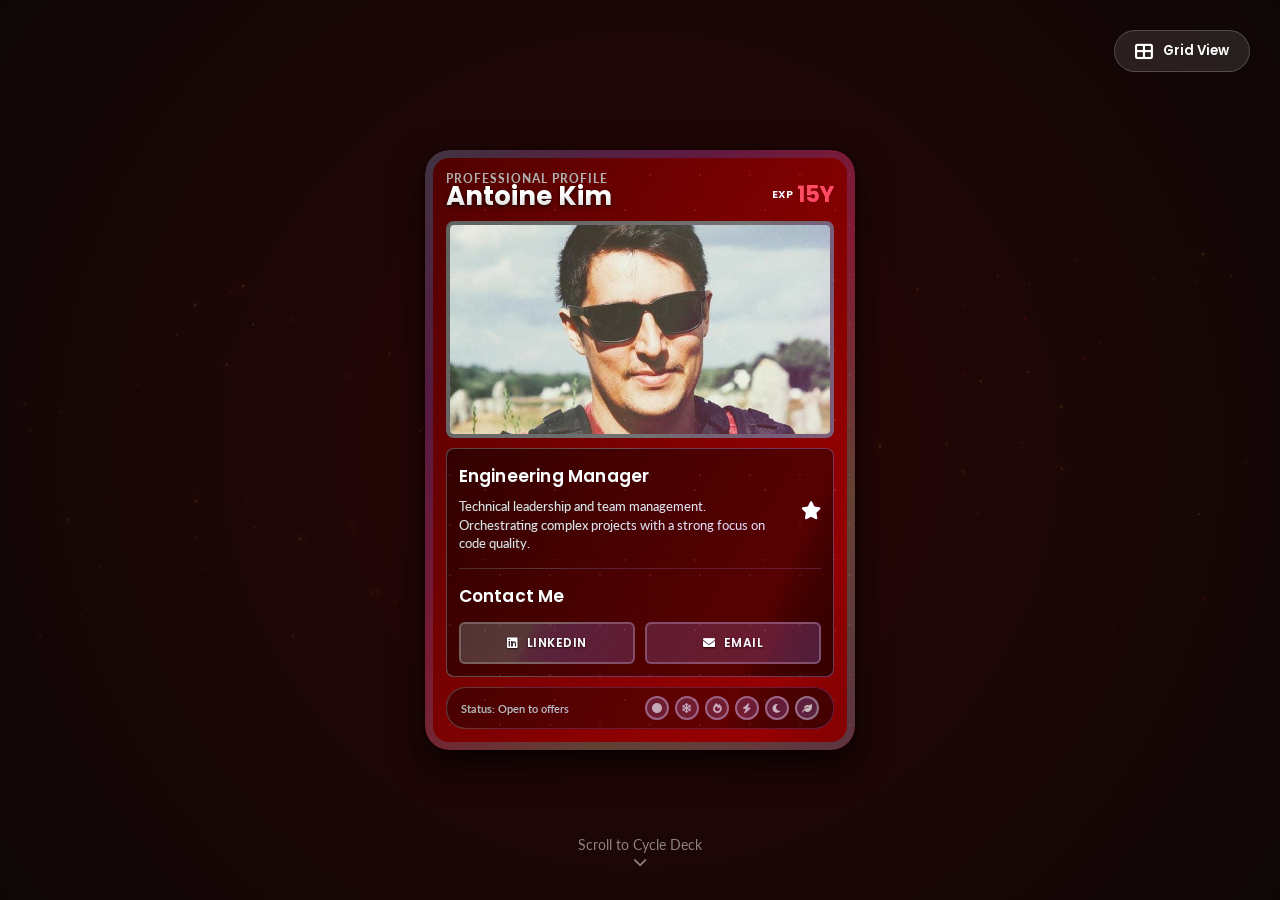
==== index.html @ 360ac5b1 "refactor: factorize tilt/toggle logic, extract SimplexNoise, share card stylesheet - Add shared appl" ====
<!DOCTYPE html>
<html lang="en">
    <head>
        <meta charset="UTF-8" />
        <meta name="viewport" content="width=device-width, initial-scale=1.0" />
        <title>Antoine Kim - Engineering Manager</title>

        <meta
            name="description"
            content="Antoine Kim — Engineering Manager. An interactive trading-card style portfolio showcasing technical leadership, full-stack and DevOps expertise."
        />

        <!-- Open Graph -->
        <meta property="og:type" content="website" />
        <meta property="og:title" content="Antoine Kim - Engineering Manager" />
        <meta
            property="og:description"
            content="An interactive trading-card style developer portfolio."
        />
        <meta property="og:image" content="public/img/ak.jpg" />

        <!-- Twitter -->
        <meta name="twitter:card" content="summary_large_image" />
        <meta name="twitter:title" content="Antoine Kim - Engineering Manager" />
        <meta
            name="twitter:description"
            content="An interactive trading-card style developer portfolio."
        />
        <meta name="twitter:image" content="public/img/ak.jpg" />

        <link
            rel="icon"
            href="public/img/favicon/favicon-32x32.png"
            type="image/png"
            sizes="32x32"
        />
        <link
            rel="icon"
            href="public/img/favicon/favicon-16x16.png"
            type="image/png"
            sizes="16x16"
        />
        <link
            rel="apple-touch-icon"
            href="public/img/favicon/apple-touch-icon.png"
        />

        <!-- Font Awesome (single document-level load for light-DOM icons) -->
        <link rel="preconnect" href="https://cdnjs.cloudflare.com" />
        <link
            rel="stylesheet"
            href="https://cdnjs.cloudflare.com/ajax/libs/font-awesome/6.0.0/css/all.min.css"
        />
        <link rel="stylesheet" href="public/css/style.css" />

        <!-- Critical inline styles so the loader shows instantly,
             before stylesheets/fonts finish downloading. -->
        <style>
            #app-loader {
                position: fixed;
                inset: 0;
                z-index: 9999;
                display: flex;
                align-items: center;
                justify-content: center;
                background: radial-gradient(
                    circle at 50% 40%,
                    #161616 0%,
                    #0b0b0b 80%
                );
                transition: opacity 0.5s ease, visibility 0.5s ease;
            }
            #app-loader.is-hidden {
                opacity: 0;
                visibility: hidden;
                pointer-events: none;
            }

            /* Skeleton card mimics the real card layout */
            .skeleton-card {
                position: relative;
                height: min(600px, 80vh);
                aspect-ratio: 0.718;
                border-radius: 24px;
                padding: 16px;
                display: flex;
                flex-direction: column;
                gap: 14px;
                background: #141414;
                border: 1px solid rgba(255, 255, 255, 0.06);
                box-shadow: 0 15px 45px rgba(0, 0, 0, 0.6);
                overflow: hidden;
                animation: skeleton-float 3s ease-in-out infinite;
            }

            /* Subtle gradient border sweep */
            .skeleton-card::after {
                content: "";
                position: absolute;
                inset: 0;
                border-radius: 24px;
                padding: 1px;
                background: linear-gradient(
                    135deg,
                    rgba(255, 255, 255, 0.18),
                    rgba(255, 255, 255, 0.05),
                    rgba(255, 255, 255, 0.18),
                    rgba(255, 255, 255, 0.05)
                );
                background-size: 300% 300%;
                -webkit-mask: linear-gradient(#000 0 0) content-box,
                    linear-gradient(#000 0 0);
                -webkit-mask-composite: xor;
                mask: linear-gradient(#000 0 0) content-box,
                    linear-gradient(#000 0 0);
                mask-composite: exclude;
                animation: skeleton-border 8s ease-in-out infinite;
                pointer-events: none;
            }

            .sk {
                position: relative;
                border-radius: 8px;
                background: #1f1f1f;
                overflow: hidden;
            }
            /* Shimmer sweep over every block */
            .sk::before {
                content: "";
                position: absolute;
                inset: 0;
                transform: translateX(-100%);
                background: linear-gradient(
                    90deg,
                    transparent,
                    rgba(255, 255, 255, 0.08) 40%,
                    rgba(255, 255, 255, 0.14) 50%,
                    rgba(255, 255, 255, 0.08) 60%,
                    transparent
                );
                animation: skeleton-shimmer 1.4s infinite;
            }

            .sk-header {
                display: flex;
                justify-content: space-between;
                align-items: flex-start;
                gap: 12px;
            }
            .sk-title-group {
                display: flex;
                flex-direction: column;
                gap: 8px;
                flex: 1;
            }
            .sk-line {
                height: 12px;
            }
            .sk-line.lg {
                height: 20px;
                width: 70%;
            }
            .sk-line.sm {
                height: 10px;
                width: 40%;
            }
            .sk-hp {
                width: 54px;
                height: 30px;
                border-radius: 6px;
            }
            .sk-image {
                flex: 1;
                border-radius: 10px;
            }
            .sk-row {
                display: flex;
                flex-direction: column;
                gap: 8px;
            }
            .sk-footer {
                display: flex;
                gap: 10px;
                margin-top: auto;
            }
            .sk-dot {
                width: 24px;
                height: 24px;
                border-radius: 50%;
            }

            @keyframes skeleton-shimmer {
                100% {
                    transform: translateX(100%);
                }
            }
            @keyframes skeleton-border {
                0%,
                100% {
                    background-position: 0% 50%;
                }
                50% {
                    background-position: 100% 50%;
                }
            }
            @keyframes skeleton-float {
                0%,
                100% {
                    transform: translateY(0);
                }
                50% {
                    transform: translateY(-8px);
                }
            }

            @media (prefers-reduced-motion: reduce) {
                .skeleton-card,
                .skeleton-card::after,
                .sk::before {
                    animation: none;
                }
            }
        </style>
    </head>
    <body>
        <div id="app-loader" role="status" aria-label="Loading">
            <div class="skeleton-card">
                <div class="sk-header">
                    <div class="sk-title-group">
                        <div class="sk sk-line sm"></div>
                        <div class="sk sk-line lg"></div>
                    </div>
                    <div class="sk sk-hp"></div>
                </div>
                <div class="sk sk-image"></div>
                <div class="sk-row">
                    <div class="sk sk-line lg"></div>
                    <div class="sk sk-line"></div>
                    <div class="sk sk-line"></div>
                </div>
                <div class="sk-row">
                    <div class="sk sk-line lg"></div>
                    <div class="sk sk-line"></div>
                </div>
                <div class="sk-footer">
                    <div class="sk sk-dot"></div>
                    <div class="sk sk-dot"></div>
                    <div class="sk sk-dot"></div>
                    <div class="sk sk-dot"></div>
                    <div class="sk sk-dot"></div>
                    <div class="sk sk-dot"></div>
                </div>
            </div>
        </div>

        <!-- Safety net: never trap the user behind the loader if the
             module fails to load for any reason. -->
        <script>
            window.addEventListener("load", function () {
                setTimeout(function () {
                    var l = document.getElementById("app-loader");
                    if (l) l.classList.add("is-hidden");
                }, 8000);
            });
        </script>

        <canvas id="canvas-background"></canvas>

        <button
            id="view-toggle-btn"
            class="view-toggle-btn"
            aria-label="Toggle View"
        >
            <i class="fas fa-th-large"></i>
            <span>Grid View</span>
        </button>

        <div class="deck-container" id="deck">
            <div class="swipe-hint-mobile">
                <i class="fas fa-hand-point-down"></i>
                <p>Swipe Down</p>
            </div>
            <!-- Cards will be dynamically rendered here by JS -->
        </div>

        <div class="scroll-hint scroll-hint-desktop">
            <p>Scroll to Cycle Deck</p>
            <i class="fas fa-chevron-down"></i>
        </div>

        <!-- Single ES-module entry point (native browser modules) -->
        <script type="module" src="public/js/main.js"></script>
    </body>
</html>
---- public/css/style.css ----
/* ==========================================
   MAIN STYLESHEET
   Imports all modules
   ========================================== */

@import "modules/base.css";
@import "modules/effects.css";
@import "modules/responsive.css";
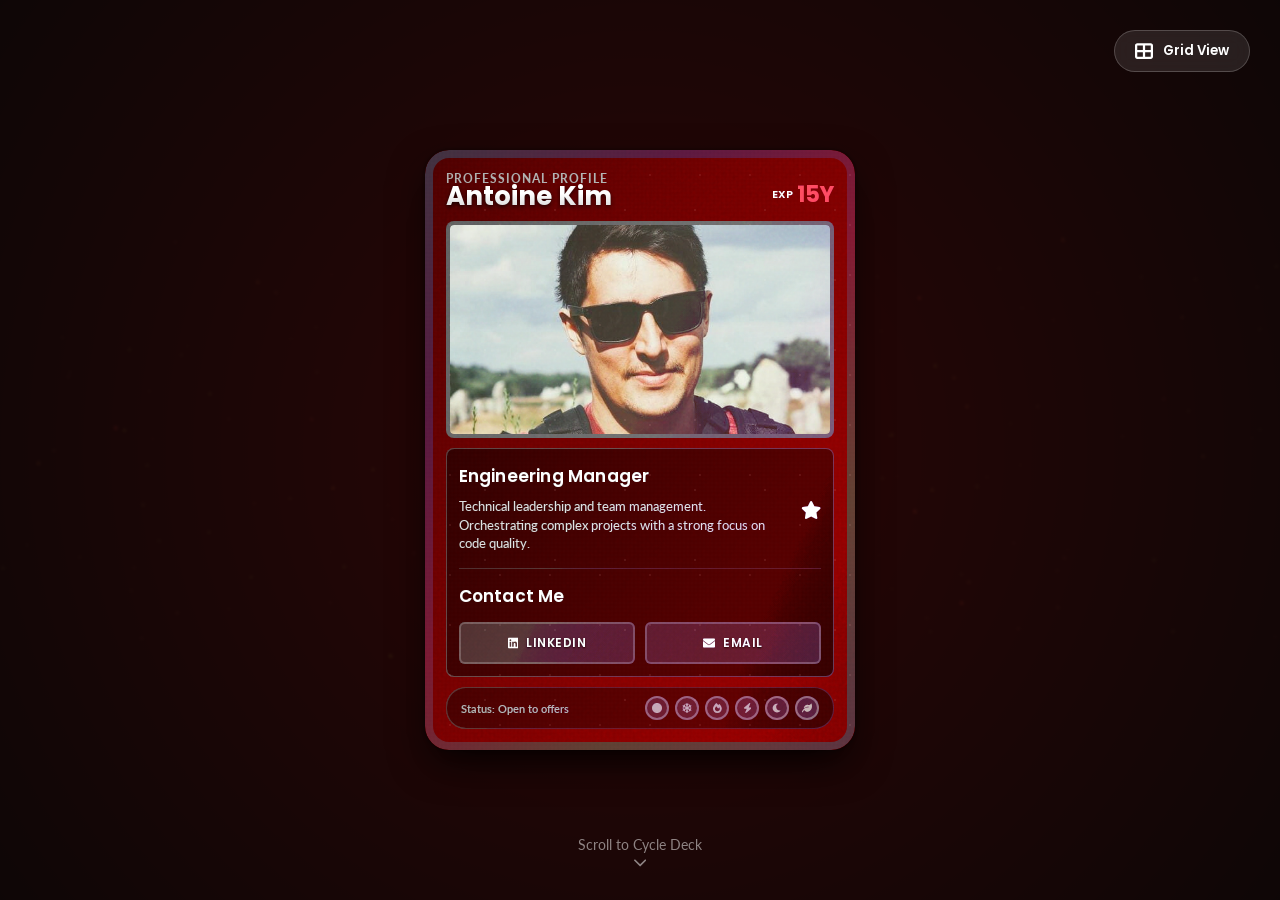
==== commit 1db5966e: "perf: cut per-frame GPU/layout work, flatten CSS loading, drop Font Awesome Background canvas - Remo" ====
--- a/index.html
+++ b/index.html
@@ -45,13 +45,26 @@
             href="public/img/favicon/apple-touch-icon.png"
         />
 
-        <!-- Font Awesome (single document-level load for light-DOM icons) -->
-        <link rel="preconnect" href="https://cdnjs.cloudflare.com" />
+        <link rel="preconnect" href="https://fonts.googleapis.com" />
+        <link rel="preconnect" href="https://fonts.gstatic.com" crossorigin />
         <link
             rel="stylesheet"
-            href="https://cdnjs.cloudflare.com/ajax/libs/font-awesome/6.0.0/css/all.min.css"
-        />
-        <link rel="stylesheet" href="public/css/style.css" />
+            href="https://fonts.googleapis.com/css2?family=Poppins:wght@600;700&family=Lato:wght@400;700&display=swap"
+        />
+
+        <!-- Separate links, not @import: an import chain downloads strictly one file after another. -->
+        <link rel="stylesheet" href="public/css/modules/base.css" />
+        <link rel="stylesheet" href="public/css/modules/effects.css" />
+        <link rel="stylesheet" href="public/css/modules/responsive.css" />
+
+        <!-- LCP image. The cards are built by JS, so the preload scanner would find it far too late.
+             Must stay in sync with CONFIG.CARDS[0].image. -->
+        <link
+            rel="preload"
+            as="image"
+            href="public/img/ak.jpg"
+            fetchpriority="high"
+        />
 
         <!-- Critical inline styles so the loader shows instantly,
              before stylesheets/fonts finish downloading. -->
@@ -259,7 +272,11 @@
             window.addEventListener("load", function () {
                 setTimeout(function () {
                     var l = document.getElementById("app-loader");
-                    if (l) l.classList.add("is-hidden");
+                    if (!l) return;
+                    l.classList.add("is-hidden");
+                    setTimeout(function () {
+                        l.remove();
+                    }, 600);
                 }, 8000);
             });
         </script>
@@ -269,15 +286,15 @@
         <button
             id="view-toggle-btn"
             class="view-toggle-btn"
-            aria-label="Toggle View"
+            aria-pressed="false"
         >
-            <i class="fas fa-th-large"></i>
+            <i data-icon="th-large"></i>
             <span>Grid View</span>
         </button>
 
         <div class="deck-container" id="deck">
             <div class="swipe-hint-mobile">
-                <i class="fas fa-hand-point-down"></i>
+                <i data-icon="hand-point-down"></i>
                 <p>Swipe Down</p>
             </div>
             <!-- Cards will be dynamically rendered here by JS -->
@@ -285,7 +302,7 @@
 
         <div class="scroll-hint scroll-hint-desktop">
             <p>Scroll to Cycle Deck</p>
-            <i class="fas fa-chevron-down"></i>
+            <i data-icon="chevron-down"></i>
         </div>
 
         <!-- Single ES-module entry point (native browser modules) -->
--- a/public/css/modules/base.css
+++ b/public/css/modules/base.css
@@ -0,0 +1,169 @@
+/* ==========================================
+   RESET
+   ========================================== */
+*,
+*::before,
+*::after {
+    margin: 0;
+    padding: 0;
+    box-sizing: border-box;
+}
+
+/* ==========================================
+   VARIABLES
+   ========================================== */
+:root {
+    --card-aspect: 0.718;
+    --card-height: 600px;
+    --card-width: calc(var(--card-height) * var(--card-aspect));
+    --card-radius: 24px;
+
+    --color-fire: #ff9d9d;
+    --color-electric: #ffec9d;
+    --color-psychic: #d89dff;
+    --color-grass: #6dbf7a;
+    --color-ice: #9de4ff;
+}
+
+/* ==========================================
+   BODY & BACKGROUND
+   ========================================== */
+body {
+    height: 100vh;
+    overflow: hidden;
+    display: flex;
+    align-items: center;
+    justify-content: center;
+    font-family: "Lato", sans-serif;
+    color: white;
+    background-color: #101010;
+    transition: background-color 0.8s ease;
+}
+
+/* Canvas background */
+#canvas-background {
+    position: fixed;
+    top: 0;
+    left: 0;
+    width: 100%;
+    height: 100%;
+    z-index: -1;
+    opacity: 0.5;
+    /* Replaces two per-frame full-screen ctx.filter blur passes: the compositor does it once. */
+    filter: blur(var(--bg-glow-blur, 1.5px));
+    /* Pushes the blur's soft edge outside the viewport. */
+    transform: scale(1.04);
+}
+
+#canvas-background.is-paused {
+    display: none;
+}
+
+body::before {
+    content: "";
+    position: absolute;
+    inset: 0;
+    background-image: radial-gradient(
+        circle at 50% 50%,
+        transparent 0%,
+        #000000 130%
+    );
+    z-index: -1;
+}
+
+/* ==========================================
+   DECK CONTAINER
+   ========================================== */
+.deck-container {
+    position: relative;
+    width: var(--card-width);
+    height: var(--card-height);
+    perspective: 1200px;
+    z-index: 100;
+}
+
+/* ==========================================
+   VIEW TOGGLE BUTTON
+   ========================================== */
+.view-toggle-btn {
+    position: fixed;
+    top: 30px;
+    right: 30px;
+    z-index: 1000;
+    background: rgba(255, 255, 255, 0.1);
+    border: 1px solid rgba(255, 255, 255, 0.2);
+    color: white;
+    padding: 10px 20px;
+    border-radius: 30px;
+    cursor: pointer;
+    font-family: "Poppins", sans-serif;
+    font-weight: 600;
+    display: flex;
+    align-items: center;
+    gap: 10px;
+    backdrop-filter: blur(10px);
+    transition: background-color 0.3s ease, transform 0.3s ease;
+}
+
+.view-toggle-btn:hover {
+    background: rgba(255, 255, 255, 0.2);
+    transform: translateY(-2px);
+}
+
+.view-toggle-btn:focus-visible {
+    outline: 2px solid #fff;
+    outline-offset: 3px;
+}
+
+/* Inline icons. Font Awesome glyphs were 512 units tall, so height:1em reproduces
+   exactly the size and aspect ratio the webfont used to render. */
+.view-toggle-btn svg,
+.scroll-hint svg,
+.swipe-hint-mobile svg {
+    height: 1em;
+    width: auto;
+    fill: currentColor;
+    vertical-align: -0.125em;
+}
+
+.view-toggle-btn svg {
+    font-size: 18px;
+}
+
+/* ==========================================
+   GRID VIEW LAYOUT
+   ========================================== */
+.deck-container.grid-view {
+    width: 100%;
+    height: 100vh;
+    display: flex;
+    flex-wrap: wrap;
+    justify-content: center;
+    align-items: flex-start;
+    gap: 40px;
+    padding: 100px 40px 40px;
+    overflow-y: auto;
+    perspective: none;
+}
+
+.deck-container.grid-view tcg-card {
+    position: relative !important;
+    width: var(--card-width);
+    height: var(--card-height);
+    transform: none;
+    opacity: 1 !important;
+    filter: none !important;
+    pointer-events: auto !important;
+    z-index: 1 !important;
+    margin: 0;
+    transition: transform 0.1s ease-out; /* Smoother hover follow */
+}
+
+.deck-container.grid-view tcg-card:hover {
+    z-index: 100 !important;
+}
+
+/* Hide scroll hint in grid view */
+body.grid-active .scroll-hint {
+    display: none;
+}
--- a/public/css/modules/effects.css
+++ b/public/css/modules/effects.css
@@ -0,0 +1,76 @@
+/* Effects are now handled inside tcg-card component */
+
+/* ==========================================
+   SCROLL & SWIPE HINTS
+   ========================================== */
+.scroll-hint {
+    position: absolute;
+    bottom: 30px;
+    color: white;
+    opacity: 0.5;
+    font-size: 14px;
+    animation: bounce 2s infinite;
+    text-align: center;
+}
+
+.scroll-hint p {
+    margin: 0;
+}
+
+.scroll-hint-desktop {
+    display: block;
+}
+
+.swipe-hint-mobile {
+    display: none;
+}
+
+@keyframes bounce {
+    0%,
+    20%,
+    50%,
+    80%,
+    100% {
+        transform: translateY(0);
+    }
+    40% {
+        transform: translateY(-10px);
+    }
+    60% {
+        transform: translateY(-5px);
+    }
+}
+
+@keyframes swipeHintAppear {
+    0% {
+        opacity: 0;
+        transform: translate(-50%, -50%);
+    }
+    10% {
+        opacity: 1;
+        transform: translate(-50%, -50%);
+    }
+    70% {
+        opacity: 1;
+        transform: translate(-50%, calc(-50% + 60px));
+    }
+    100% {
+        opacity: 0;
+        transform: translate(-50%, calc(-50% + 60px));
+    }
+}
+
+/* ==========================================
+   REDUCED MOTION
+   ========================================== */
+@media (prefers-reduced-motion: reduce) {
+    .scroll-hint,
+    .swipe-hint-mobile {
+        animation: none !important;
+    }
+
+    /* The animated swirl canvas is also skipped in JS for reduced motion. */
+    #canvas-background {
+        display: none;
+    }
+}
--- a/public/css/modules/responsive.css
+++ b/public/css/modules/responsive.css
@@ -0,0 +1,64 @@
+/* ==========================================
+   MOBILE RESPONSIVE
+   ========================================== */
+@media (max-width: 600px) {
+    :root {
+        --card-height: 550px;
+    }
+
+    /* Hide canvas background on mobile */
+    #canvas-background {
+        display: none;
+    }
+
+    /* Mobile hints */
+    .scroll-hint-desktop {
+        display: none;
+    }
+
+    .swipe-hint-mobile {
+        display: flex;
+        flex-direction: column;
+        align-items: center;
+        justify-content: center;
+        position: absolute;
+        top: 30%;
+        left: 50%;
+        transform: translate(-50%, -50%);
+        z-index: 1000;
+        color: white;
+        font-size: 16px;
+        font-weight: 600;
+        text-align: center;
+        pointer-events: none;
+        opacity: 0;
+        filter: drop-shadow(0 4px 12px rgba(0, 0, 0, 0.8));
+    }
+
+    .swipe-hint-mobile.show {
+        animation: swipeHintAppear 2s ease-in-out 1;
+        animation-fill-mode: forwards;
+    }
+
+    .swipe-hint-mobile svg {
+        font-size: 50px;
+        margin-bottom: 10px;
+    }
+
+    .swipe-hint-mobile p {
+        margin: 0;
+        text-shadow: 0 2px 10px rgba(0, 0, 0, 0.9);
+        font-family: "Poppins", sans-serif;
+    }
+
+    /* Hide view toggle on mobile */
+    .view-toggle-btn {
+        display: none;
+    }
+}
+
+@media (min-width: 601px) {
+    .swipe-hint-mobile {
+        display: none !important;
+    }
+}
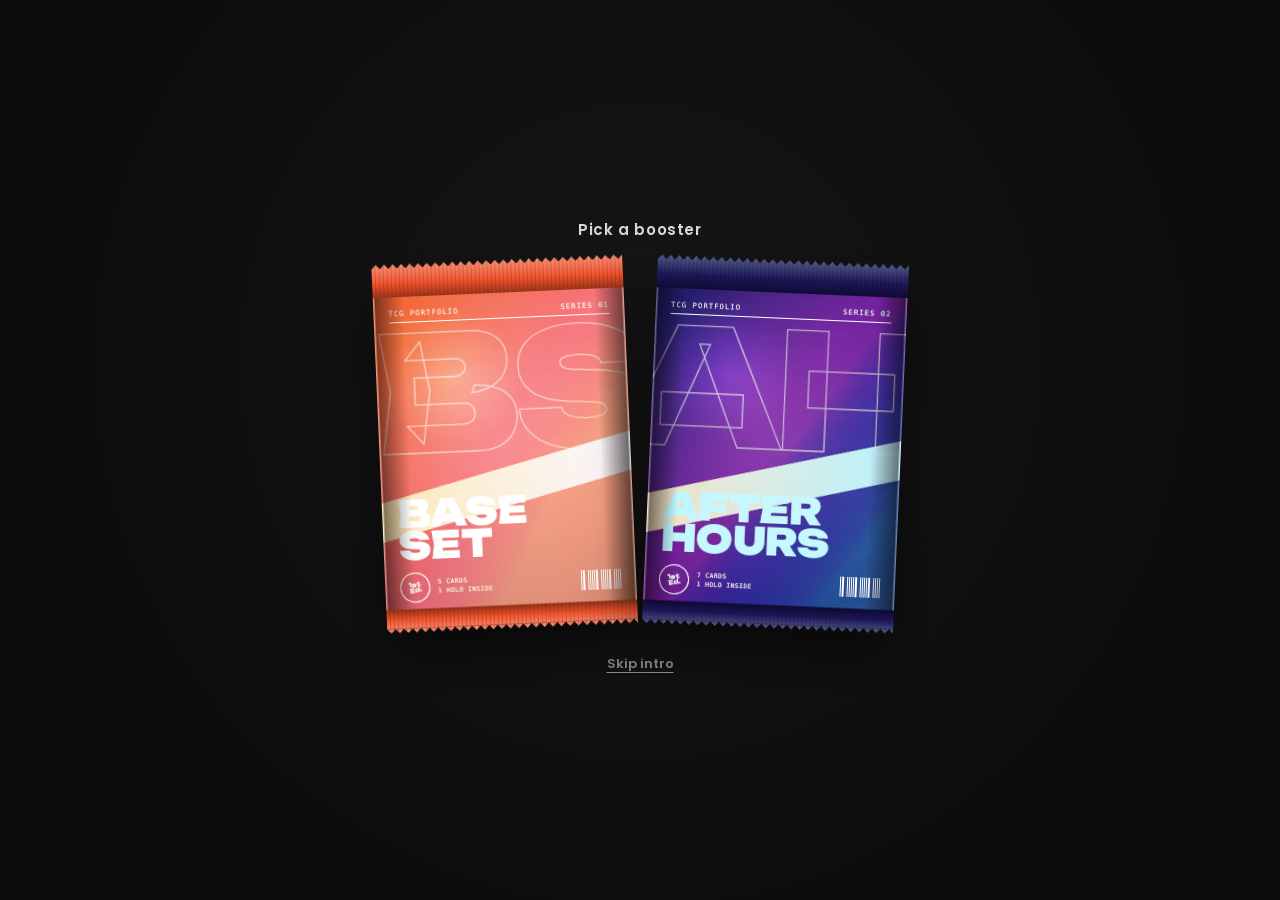
==== commit fb43bdbf: "feat: booster packs, card collection and turning-page binder - One booster per set (Base Set, After " ====
--- a/index.html
+++ b/index.html
@@ -5,19 +5,44 @@
         <meta name="viewport" content="width=device-width, initial-scale=1.0" />
         <title>Antoine Kim - Engineering Manager</title>
 
+        <!-- Before any stylesheet, so the first paint already shows the right loader.
+             The boosters show until one is opened this session (key mirrored in
+             CONFIG.BOOSTER_KEY), and never for reduced motion or a link to a specific card. -->
+        <script>
+            (function () {
+                var opened = false;
+                try {
+                    opened = Boolean(sessionStorage.getItem("tcg-booster-opened"));
+                } catch (e) {}
+                var calm = window.matchMedia("(prefers-reduced-motion: reduce)").matches;
+                var deepLink = window.location.hash.length > 1;
+                document.documentElement.dataset.intro =
+                    opened || calm || deepLink ? "skeleton" : "booster";
+            })();
+        </script>
+
         <meta
             name="description"
             content="Antoine Kim — Engineering Manager. An interactive trading-card style portfolio showcasing technical leadership, full-stack and DevOps expertise."
         />
-
-        <!-- Open Graph -->
+        <link rel="canonical" href="https://antoine.kim/" />
+
+        <!-- Open Graph. Scrapers (LinkedIn, Slack, X) only accept absolute URLs.
+             The image is generated from tools/og-image.html, see the README. -->
         <meta property="og:type" content="website" />
+        <meta property="og:url" content="https://antoine.kim/" />
         <meta property="og:title" content="Antoine Kim - Engineering Manager" />
         <meta
             property="og:description"
             content="An interactive trading-card style developer portfolio."
         />
-        <meta property="og:image" content="public/img/ak.jpg" />
+        <meta property="og:image" content="https://antoine.kim/public/img/og-image.png" />
+        <meta property="og:image:width" content="1200" />
+        <meta property="og:image:height" content="630" />
+        <meta
+            property="og:image:alt"
+            content="Antoine Kim's profile as a holographic trading card"
+        />
 
         <!-- Twitter -->
         <meta name="twitter:card" content="summary_large_image" />
@@ -26,7 +51,7 @@
             name="twitter:description"
             content="An interactive trading-card style developer portfolio."
         />
-        <meta name="twitter:image" content="public/img/ak.jpg" />
+        <meta name="twitter:image" content="https://antoine.kim/public/img/og-image.png" />
 
         <link
             rel="icon"
@@ -49,16 +74,17 @@
         <link rel="preconnect" href="https://fonts.gstatic.com" crossorigin />
         <link
             rel="stylesheet"
-            href="https://fonts.googleapis.com/css2?family=Poppins:wght@600;700&family=Lato:wght@400;700&display=swap"
+            href="https://fonts.googleapis.com/css2?family=Poppins:wght@600;700&family=Lato:wght@400;700&family=Unbounded:wght@700;900&display=swap"
         />
 
         <!-- Separate links, not @import: an import chain downloads strictly one file after another. -->
         <link rel="stylesheet" href="public/css/modules/base.css" />
         <link rel="stylesheet" href="public/css/modules/effects.css" />
+        <link rel="stylesheet" href="public/css/modules/binder.css" />
         <link rel="stylesheet" href="public/css/modules/responsive.css" />
 
         <!-- LCP image. The cards are built by JS, so the preload scanner would find it far too late.
-             Must stay in sync with CONFIG.CARDS[0].image. -->
+             Must stay in sync with the image of the first card of CONFIG.SETS. -->
         <link
             rel="preload"
             as="image"
@@ -76,12 +102,22 @@
                 display: flex;
                 align-items: center;
                 justify-content: center;
+                isolation: isolate;
+                transition: opacity 0.5s ease, visibility 0.5s ease;
+            }
+            /* The backdrop lives apart from the loader so it can clear while the booster
+               pack is still on screen. */
+            #app-loader::before {
+                content: "";
+                position: absolute;
+                inset: 0;
+                z-index: -1;
                 background: radial-gradient(
                     circle at 50% 40%,
                     #161616 0%,
                     #0b0b0b 80%
                 );
-                transition: opacity 0.5s ease, visibility 0.5s ease;
+                transition: opacity 0.45s ease;
             }
             #app-loader.is-hidden {
                 opacity: 0;
@@ -233,11 +269,497 @@
                     animation: none;
                 }
             }
+
+            /* ---------- Booster packs (first visit of the session) ---------- */
+            html[data-intro="booster"] .skeleton-card,
+            html:not([data-intro="booster"]) .booster {
+                display: none;
+            }
+            /* A stroke may start anywhere on the overlay, so nothing in it scrolls or zooms. */
+            html[data-intro="booster"] #app-loader {
+                touch-action: none;
+            }
+            /* A sealed pack opened later (booster-intro.js): the deck shows through. */
+            #app-loader.is-reopen::before {
+                background: rgba(6, 6, 10, 0.82);
+                backdrop-filter: blur(6px);
+                -webkit-backdrop-filter: blur(6px);
+            }
+            /* Hidden between two openings: the idle loops stop. */
+            #app-loader.is-hidden .pack-bob,
+            #app-loader.is-hidden .pack,
+            #app-loader.is-hidden .pack-ghost::before {
+                animation: none;
+            }
+
+            /* Light position over the foil. Registered so the idle sheen can animate it;
+               booster-intro.js writes it from the pointer instead while hovering. */
+            @property --px {
+                syntax: "<percentage>";
+                inherits: true;
+                initial-value: 30%;
+            }
+            @property --py {
+                syntax: "<percentage>";
+                inherits: true;
+                initial-value: 25%;
+            }
+
+            /* Each pack takes its colours from its set (CONFIG.SETS[].booster), written inline
+               by booster-pack.js: --flat (wrapper), --hi (accents), --glow, --name. */
+            [data-pack] {
+                --strip: linear-gradient(
+                    180deg,
+                    color-mix(in oklab, var(--flat) 70%, #fff),
+                    var(--flat) 55%,
+                    color-mix(in oklab, var(--flat) 70%, #000)
+                );
+            }
+
+            .booster {
+                /* The pack being cut. While picking, the packs are laid out on a grid of
+                   --cols by --rows (written by booster-intro.js), each small enough to fit. */
+                --cols: 2;
+                --rows: 1;
+                --pack-w: min(
+                    380px,
+                    calc((100dvh - 170px) * 0.68),
+                    calc(100vw - 48px)
+                );
+                --pick-w: min(
+                    calc(var(--pack-w) * 0.66),
+                    calc((100vw - 32px - (var(--cols) - 1) * 20px) / var(--cols)),
+                    calc((100dvh - 190px - (var(--rows) - 1) * 20px) / var(--rows) * 0.68)
+                );
+                display: flex;
+                flex-direction: column;
+                align-items: center;
+                gap: 18px;
+                color: #fff;
+                font-family: "Poppins", system-ui, sans-serif;
+            }
+
+            .booster-hint {
+                margin: 0;
+                font-size: 15px;
+                font-weight: 600;
+                letter-spacing: 0.04em;
+                text-align: center;
+                color: rgba(255, 255, 255, 0.85);
+                animation: hint-pulse 2.4s ease-in-out infinite;
+            }
+
+            .booster-stage {
+                position: relative;
+                width: var(--pack-w);
+                aspect-ratio: 0.68;
+            }
+            /* While picking, as big as the grid of packs, so it never runs over the hint. */
+            .booster[data-phase="pick"] .booster-stage {
+                width: calc(var(--cols) * (var(--pick-w) + 20px) - 20px);
+                height: calc(var(--rows) * (var(--pick-w) / 0.68 + 20px) - 20px);
+                aspect-ratio: auto;
+            }
+
+            .pack-slot {
+                --w: var(--pick-w);
+                --dx: 0px;
+                --dy: 0px;
+                --r: 0deg;
+                position: absolute;
+                left: 50%;
+                top: 50%;
+                width: var(--w);
+                aspect-ratio: 0.68;
+                transform: translate(calc(-50% + var(--dx)), calc(-50% + var(--dy)))
+                    rotate(var(--r));
+                transition: width 0.6s cubic-bezier(0.3, 1.2, 0.45, 1),
+                    transform 0.6s cubic-bezier(0.3, 1.2, 0.45, 1), opacity 0.35s ease,
+                    visibility 0.35s;
+            }
+            /* Picking: --col and --row place each pack on the grid (booster-intro.js), the
+               packs fanned out a little from the middle column. */
+            .booster[data-phase="pick"] .pack-slot {
+                --dx: calc((var(--col, 0) - (var(--cols) - 1) / 2) * (var(--pick-w) + 20px));
+                --dy: calc((var(--row, 0) - (var(--rows) - 1) / 2) * (var(--pick-w) / 0.68 + 20px));
+                --r: calc((var(--col, 0) - (var(--cols) - 1) / 2) * 5deg);
+            }
+            .pack-slot[hidden] {
+                display: none;
+            }
+            .pack-slot.is-target {
+                --w: var(--pack-w);
+            }
+            .booster[data-phase="focus"] .pack-slot:not(.is-target) {
+                opacity: 0;
+                visibility: hidden;
+                transform: translate(-50%, -50%) scale(0.5);
+            }
+
+            .pack-bob {
+                position: absolute;
+                inset: 0;
+                animation: pack-float 3.6s ease-in-out infinite;
+            }
+            .pack-slot:nth-child(even) .pack-bob {
+                animation-delay: -1.8s;
+            }
+
+            .pack {
+                position: absolute;
+                inset: 0;
+                padding: 0;
+                border: 0;
+                background: none;
+                color: #fff;
+                font: inherit;
+                text-align: left;
+                cursor: pointer;
+                container-type: inline-size;
+                user-select: none;
+                -webkit-user-select: none;
+                -webkit-tap-highlight-color: transparent;
+                --rx: 0deg;
+                --ry: 0deg;
+                transform: perspective(1400px) rotateX(var(--rx)) rotateY(var(--ry));
+                transition: transform 0.25s ease-out;
+                /* Follows the serrated outline, unlike box-shadow. */
+                filter: drop-shadow(0 26px 30px rgba(0, 0, 0, 0.55));
+                animation: pack-sheen 7s ease-in-out infinite alternate;
+            }
+            .pack.is-tracking,
+            .pack-half {
+                animation: none;
+            }
+            .pack-half {
+                pointer-events: none;
+            }
+            .booster[data-phase="focus"] .pack {
+                cursor: crosshair;
+            }
+            .pack:focus {
+                outline: none;
+            }
+            .pack:focus-visible {
+                outline: 2px solid #fff;
+                outline-offset: 10px;
+            }
+
+            /* Heat-sealed strip along the top, serrated. */
+            .pack-strip {
+                position: absolute;
+                left: 0;
+                right: 0;
+                top: 0;
+                height: 9.6%;
+                background: repeating-linear-gradient(
+                        90deg,
+                        transparent 0 3px,
+                        rgba(0, 0, 0, 0.16) 3px 4px
+                    ),
+                    var(--strip);
+                -webkit-mask: conic-gradient(from 135deg at 50% 0, #000 90deg, #0000 0) 0 0 /
+                        3.4cqw 1.7cqw repeat-x,
+                    linear-gradient(#000 0 0) 0 1.7cqw / 100% 100% no-repeat;
+                mask: conic-gradient(from 135deg at 50% 0, #000 90deg, #0000 0) 0 0 / 3.4cqw
+                        1.7cqw repeat-x,
+                    linear-gradient(#000 0 0) 0 1.7cqw / 100% 100% no-repeat;
+            }
+
+            .pack-body {
+                position: absolute;
+                left: 0;
+                right: 0;
+                top: 9%;
+                bottom: 0;
+                overflow: hidden;
+                background: linear-gradient(180deg, transparent 55%, rgba(0, 0, 0, 0.22)),
+                    var(--flat);
+                /* Serrated bottom edge. */
+                -webkit-mask: conic-gradient(from -45deg at 50% 100%, #000 90deg, #0000 0) 0
+                        100% / 3.4cqw 1.7cqw repeat-x,
+                    linear-gradient(#000 0 0) 0 0 / 100% calc(100% - 1.7cqw) no-repeat;
+                mask: conic-gradient(from -45deg at 50% 100%, #000 90deg, #0000 0) 0 100% /
+                        3.4cqw 1.7cqw repeat-x,
+                    linear-gradient(#000 0 0) 0 0 / 100% calc(100% - 1.7cqw) no-repeat;
+            }
+
+            .pack-art {
+                position: absolute;
+                inset: 0;
+                display: flex;
+                flex-direction: column;
+                justify-content: space-between;
+                padding: 5cqw 6cqw 12cqw;
+            }
+            /* Set code, huge and outlined, bleeding off the edge. */
+            .pack-code {
+                position: absolute;
+                right: -7cqw;
+                top: 13cqw;
+                font: 900 64cqw/0.8 "Unbounded", "Poppins", system-ui, sans-serif;
+                letter-spacing: -0.05em;
+                color: transparent;
+                -webkit-text-stroke: 0.5cqw rgba(255, 255, 255, 0.42);
+            }
+            /* Holographic band, its colours sliding with the light. */
+            .pack-band {
+                position: absolute;
+                left: -30%;
+                right: -30%;
+                top: 52%;
+                height: 15cqw;
+                rotate: -14deg;
+                background: linear-gradient(90deg, #ff6ad5, #ffd36b, #7cf5ff, #a98bff, #ff6ad5)
+                    var(--px) 0 / 220% 100%;
+                opacity: 0.92;
+                mix-blend-mode: screen;
+            }
+            .pack-head {
+                position: relative;
+                display: flex;
+                justify-content: space-between;
+                padding-bottom: 2cqw;
+                border-bottom: 0.5cqw solid currentColor;
+                font: 500 2.9cqw/1 ui-monospace, "SFMono-Regular", Consolas, monospace;
+                letter-spacing: 0.14em;
+                text-transform: uppercase;
+            }
+            .pack-name {
+                position: relative;
+                margin-top: auto;
+                font: 900 15cqw/0.86 "Unbounded", "Poppins", system-ui, sans-serif;
+                letter-spacing: -0.02em;
+                text-transform: uppercase;
+                color: var(--name, #fff);
+            }
+            .pack-foot {
+                position: relative;
+                display: flex;
+                align-items: center;
+                gap: 3cqw;
+                margin-top: 4cqw;
+            }
+            .pack-stamp {
+                flex: none;
+                width: 12cqw;
+                aspect-ratio: 1;
+                display: grid;
+                place-items: center;
+                border: 0.5cqw solid;
+                border-radius: 50%;
+                rotate: -12deg;
+                text-align: center;
+                font: 700 2.5cqw/1 "Unbounded", "Poppins", system-ui, sans-serif;
+            }
+            .pack-info {
+                flex: 1;
+                font: 500 2.5cqw/1.35 ui-monospace, "SFMono-Regular", Consolas, monospace;
+                letter-spacing: 0.08em;
+                text-transform: uppercase;
+            }
+            .pack-bar {
+                flex: none;
+                width: 16cqw;
+                height: 8cqw;
+                background: repeating-linear-gradient(
+                    90deg,
+                    currentColor 0 0.4cqw,
+                    transparent 0.4cqw 0.8cqw,
+                    currentColor 0.8cqw 1.4cqw,
+                    transparent 1.4cqw 1.8cqw,
+                    currentColor 1.8cqw 2cqw,
+                    transparent 2cqw 2.6cqw
+                );
+            }
+
+            .pack-layer {
+                position: absolute;
+                inset: 0;
+                pointer-events: none;
+            }
+            /* Crinkled foil: embossed noise lit from the top left. */
+            .pack-wrinkles {
+                background: url("data:image/svg+xml,%3Csvg xmlns='http://www.w3.org/2000/svg' viewBox='0 0 300 440' preserveAspectRatio='none'%3E%3Cfilter id='w'%3E%3CfeTurbulence type='fractalNoise' baseFrequency='0.006 0.02' numOctaves='3' seed='7'/%3E%3CfeDiffuseLighting lighting-color='%23fff' surfaceScale='4'%3E%3CfeDistantLight azimuth='225' elevation='50'/%3E%3C/feDiffuseLighting%3E%3C/filter%3E%3Crect width='100%25' height='100%25' filter='url(%23w)'/%3E%3C/svg%3E")
+                    0 0 / 100% 100%;
+                mix-blend-mode: overlay;
+                opacity: 0.22;
+            }
+            /* Holographic foil. Its position stays within 0-100%, so the gradient never
+               runs out and no seam can show. */
+            .pack-foil {
+                background: linear-gradient(
+                        125deg,
+                        transparent 20%,
+                        rgba(255, 80, 200, 0.36) 34%,
+                        rgba(80, 220, 255, 0.36) 48%,
+                        rgba(255, 230, 120, 0.32) 60%,
+                        transparent 76%
+                    )
+                    var(--px) var(--py) / 260% 260%;
+                mix-blend-mode: color-dodge;
+            }
+            /* The wrapper puffs out in the middle and folds over at the sides. */
+            .pack-shade {
+                background: linear-gradient(
+                        90deg,
+                        rgba(255, 255, 255, 0.28) 0 1px,
+                        rgba(0, 0, 0, 0.5) 2px,
+                        transparent 12%,
+                        transparent 88%,
+                        rgba(0, 0, 0, 0.5) calc(100% - 2px),
+                        rgba(255, 255, 255, 0.28) calc(100% - 1px)
+                    ),
+                    radial-gradient(ellipse 70% 55% at 50% 45%, rgba(255, 255, 255, 0.1), transparent);
+            }
+            .pack-glare {
+                background: radial-gradient(
+                    circle at var(--px) var(--py),
+                    rgba(255, 255, 255, 0.5),
+                    rgba(255, 255, 255, 0.1) 22%,
+                    transparent 45%
+                );
+                mix-blend-mode: overlay;
+            }
+            .pack-crimp {
+                top: auto;
+                height: 7%;
+                background: repeating-linear-gradient(
+                        90deg,
+                        transparent 0 3px,
+                        rgba(0, 0, 0, 0.16) 3px 4px
+                    ),
+                    var(--strip);
+                transform: scaleY(-1);
+            }
+
+            /* Shows how to open the pack: a slash of light sweeping across it. */
+            .pack-ghost {
+                display: none;
+                position: absolute;
+                inset: 9% 0 0;
+                overflow: hidden;
+                pointer-events: none;
+            }
+            .booster[data-phase="focus"] .is-target .pack-ghost {
+                display: block;
+            }
+            .pack-ghost::before {
+                content: "";
+                position: absolute;
+                left: -30%;
+                top: 34%;
+                width: 160%;
+                height: 3px;
+                border-radius: 3px;
+                background: linear-gradient(
+                    90deg,
+                    transparent,
+                    rgba(255, 255, 255, 0.95) 45%,
+                    rgba(143, 227, 255, 0.9) 55%,
+                    transparent
+                );
+                box-shadow: 0 0 12px rgba(143, 227, 255, 0.9);
+                rotate: -24deg;
+                animation: ghost-slash 2.8s cubic-bezier(0.6, 0, 0.3, 1) infinite;
+            }
+
+            .booster-skip {
+                padding: 8px 12px;
+                border: 0;
+                background: none;
+                color: rgba(255, 255, 255, 0.55);
+                font: 600 13px "Poppins", system-ui, sans-serif;
+                text-decoration: underline;
+                text-underline-offset: 4px;
+                cursor: pointer;
+            }
+            .booster-skip:hover {
+                color: #fff;
+            }
+            .booster-skip:focus-visible {
+                outline: 2px solid #fff;
+                outline-offset: 2px;
+            }
+
+            /* Cut: the hint and the skip link go. An animation, not a transition: the hint is
+               already animated (pulse). */
+            #app-loader.is-cut .booster-hint,
+            #app-loader.is-cut .booster-skip {
+                animation: fade-out 0.25s ease forwards;
+            }
+            /* Reveal: the backdrop clears while the halves fall and the cards burst out. */
+            #app-loader.is-revealing::before {
+                opacity: 0;
+            }
+
+            @keyframes pack-float {
+                50% {
+                    translate: 0 -10px;
+                }
+            }
+            @keyframes pack-sheen {
+                from {
+                    --px: 15%;
+                    --py: 10%;
+                }
+                to {
+                    --px: 85%;
+                    --py: 70%;
+                }
+            }
+            @keyframes ghost-slash {
+                0% {
+                    translate: -70% 0;
+                    opacity: 0;
+                }
+                15% {
+                    opacity: 1;
+                }
+                45%,
+                100% {
+                    translate: 70% 0;
+                    opacity: 0;
+                }
+            }
+            @keyframes fade-out {
+                to {
+                    opacity: 0;
+                    visibility: hidden;
+                }
+            }
+            @keyframes hint-pulse {
+                50% {
+                    opacity: 0.55;
+                }
+            }
+
+            @media (prefers-reduced-motion: reduce) {
+                .pack-bob,
+                .pack,
+                .booster-hint,
+                .pack-ghost::before {
+                    animation: none;
+                }
+                .pack-slot {
+                    transition: none;
+                }
+            }
         </style>
     </head>
     <body>
-        <div id="app-loader" role="status" aria-label="Loading">
-            <div class="skeleton-card">
+        <div id="app-loader">
+            <div class="booster" data-phase="pick">
+                <p class="booster-hint" id="booster-hint" aria-live="polite">Pick a booster</p>
+                <!-- One pack per set of CONFIG.SETS, built by booster-intro.js. Their styles are
+                     here, so they show the moment the module runs. -->
+                <div class="booster-stage"></div>
+                <button class="booster-skip" id="booster-skip" type="button">
+                    Skip intro
+                </button>
+            </div>
+
+            <div class="skeleton-card" role="status" aria-label="Loading">
                 <div class="sk-header">
                     <div class="sk-title-group">
                         <div class="sk sk-line sm"></div>
@@ -267,10 +789,12 @@
         </div>
 
         <!-- Safety net: never trap the user behind the loader if the
-             module fails to load for any reason. -->
+             module fails to load for any reason. Once main.js runs it owns the loader,
+             and the booster legitimately waits for a tap. -->
         <script>
             window.addEventListener("load", function () {
                 setTimeout(function () {
+                    if (document.documentElement.dataset.app === "ready") return;
                     var l = document.getElementById("app-loader");
                     if (!l) return;
                     l.classList.add("is-hidden");
@@ -283,27 +807,115 @@
 
         <canvas id="canvas-background"></canvas>
 
-        <button
-            id="view-toggle-btn"
-            class="view-toggle-btn"
-            aria-pressed="false"
-        >
-            <i data-icon="th-large"></i>
-            <span>Grid View</span>
-        </button>
+        <div class="toolbar">
+            <!-- Opens the collection drawer (collection-drawer.js) -->
+            <button
+                id="collection-btn"
+                class="view-toggle-btn collection-btn"
+                type="button"
+                aria-haspopup="dialog"
+                aria-controls="collection-drawer"
+            >
+                <i data-icon="table-cells-large"></i>
+                <span class="toolbar-label">Collection</span>
+                <b class="collection-badge" id="collection-badge" hidden></b>
+            </button>
+            <button
+                id="view-toggle-btn"
+                class="view-toggle-btn"
+                type="button"
+                aria-pressed="false"
+                aria-controls="binder"
+            >
+                <i data-icon="book-open"></i>
+                <span class="toolbar-label">Binder</span>
+            </button>
+        </div>
+
+        <dialog class="collection-drawer" id="collection-drawer" aria-labelledby="collection-title">
+            <header class="collection-head">
+                <div>
+                    <h2 id="collection-title">Collection</h2>
+                    <p id="collection-summary"></p>
+                </div>
+                <button class="collection-close" type="button" aria-label="Close">
+                    <i data-icon="xmark"></i>
+                </button>
+            </header>
+            <!-- One tile per set, built by collection-drawer.js -->
+            <div class="collection-tiles" id="collection-tiles"></div>
+            <!-- Back to square one: every booster sealed again. Asks before it does anything. -->
+            <footer class="collection-foot">
+                <button class="collection-reset" id="collection-reset" type="button">
+                    Reset collection
+                </button>
+                <div class="collection-confirm" id="collection-confirm" role="alertdialog" aria-labelledby="collection-confirm-text" hidden>
+                    <p id="collection-confirm-text">Seal every booster again and start over?</p>
+                    <div>
+                        <button type="button" data-reset="cancel">Cancel</button>
+                        <button type="button" data-reset="confirm" class="is-danger">Reset</button>
+                    </div>
+                </div>
+            </footer>
+        </dialog>
 
         <div class="deck-container" id="deck">
-            <div class="swipe-hint-mobile">
-                <i data-icon="hand-point-down"></i>
-                <p>Swipe Down</p>
-            </div>
             <!-- Cards will be dynamically rendered here by JS -->
         </div>
 
-        <div class="scroll-hint scroll-hint-desktop">
-            <p>Scroll to Cycle Deck</p>
-            <i data-icon="chevron-down"></i>
-        </div>
+        <nav class="deck-nav" aria-label="Cards">
+            <button
+                class="deck-nav-step"
+                id="deck-prev"
+                type="button"
+                aria-label="Previous card"
+            >
+                <i data-icon="chevron-left"></i>
+            </button>
+            <!-- A track cut into one segment per set, dragged to leaf through the deck (deck-nav.js) -->
+            <div class="deck-scrub" id="deck-scrub" role="slider" tabindex="0" aria-label="Cards">
+                <div class="deck-scrub-track" id="deck-scrub-track"></div>
+                <div class="deck-scrub-fill"></div>
+                <div class="deck-scrub-thumb"></div>
+                <div class="deck-scrub-tip" aria-hidden="true"></div>
+            </div>
+            <span class="deck-count" id="deck-count"></span>
+            <button
+                class="deck-nav-step"
+                id="deck-next"
+                type="button"
+                aria-label="Next card"
+            >
+                <i data-icon="chevron-right"></i>
+            </button>
+        </nav>
+
+        <!-- The boosters still sealed, filled by booster-intro.js -->
+        <button class="booster-dock" id="booster-dock" type="button" hidden>
+            <span class="booster-dock-packs"></span>
+            <span class="booster-dock-text"><b></b><small></small></span>
+            <span class="booster-dock-cta">Open</span>
+        </button>
+        <p class="sr-only" id="deck-status" aria-live="polite"></p>
+
+        <section class="binder" id="binder" aria-label="Binder" tabindex="-1" hidden>
+            <div class="binder-stage">
+                <div class="binder-backing"></div>
+                <!-- Leaves built by binder-view.js on open -->
+                <div class="binder-book" id="binder-book"></div>
+                <div class="binder-rings" aria-hidden="true"><i></i><i></i><i></i></div>
+                <div class="binder-tabs" id="binder-tabs" role="group" aria-label="Sets"></div>
+            </div>
+            <nav class="binder-nav" aria-label="Pages">
+                <button id="binder-prev" type="button" aria-label="Previous page">
+                    <i data-icon="chevron-left"></i>
+                </button>
+                <span id="binder-page">1 / 1</span>
+                <button id="binder-next" type="button" aria-label="Next page">
+                    <i data-icon="chevron-right"></i>
+                </button>
+            </nav>
+        </section>
 
         <!-- Single ES-module entry point (native browser modules) -->
         <script type="module" src="public/js/main.js"></script>
--- a/public/css/modules/base.css
+++ b/public/css/modules/base.css
@@ -14,29 +14,60 @@
    ========================================== */
 :root {
     --card-aspect: 0.718;
-    --card-height: 600px;
+    /* Clamped so the card is never taller than a short window, which cannot scroll, and
+       leaves room for the toolbar above, the booster dock and the deck navigation below
+       (see the margin of .deck-container). */
+    --card-height: min(600px, 80vh, calc(100dvh - 224px));
     --card-width: calc(var(--card-height) * var(--card-aspect));
     --card-radius: 24px;
 
+    /* Accent per theme, used by the card border and glitter. */
+    --color-dark: #888;
     --color-fire: #ff9d9d;
     --color-electric: #ffec9d;
     --color-psychic: #d89dff;
     --color-grass: #6dbf7a;
     --color-ice: #9de4ff;
+
+    /* Page background per theme. Single source of truth: DeckManager reads these. */
+    --bg-dark: #0a0a0a;
+    --bg-fire: #4a0000;
+    --bg-electric: #5e4b00;
+    --bg-psychic: #2a004a;
+    --bg-grass: #0d3d1f;
+    --bg-ice: #0a3d52;
+    --bg-default: #101010;
+
+    /* Frosted-glass tints, by opacity percentage. */
+    --glass-10: rgba(255, 255, 255, 0.1);
+    --glass-20: rgba(255, 255, 255, 0.2);
+    --glass-30: rgba(255, 255, 255, 0.3);
+    --glass-60: rgba(255, 255, 255, 0.6);
+
+    --z-canvas: -1;
+    --z-deck: 100;
+    --z-overlay: 1000;
 }
 
 /* ==========================================
    BODY & BACKGROUND
    ========================================== */
+/* Nothing may widen the page: cards fly off screen and the holo shine sweeps past their
+   edges, and a phone would zoom out to fit any of that. */
+html {
+    overflow: clip;
+}
+
 body {
     height: 100vh;
+    height: 100dvh; /* dynamic toolbars on mobile */
     overflow: hidden;
     display: flex;
     align-items: center;
     justify-content: center;
     font-family: "Lato", sans-serif;
     color: white;
-    background-color: #101010;
+    background-color: var(--bg-default);
     transition: background-color 0.8s ease;
 }
 
@@ -47,7 +78,7 @@
     left: 0;
     width: 100%;
     height: 100%;
-    z-index: -1;
+    z-index: var(--z-canvas);
     opacity: 0.5;
     /* Replaces two per-frame full-screen ctx.filter blur passes: the compositor does it once. */
     filter: blur(var(--bg-glow-blur, 1.5px));
@@ -68,7 +99,7 @@
         transparent 0%,
         #000000 130%
     );
-    z-index: -1;
+    z-index: var(--z-canvas);
 }
 
 /* ==========================================
@@ -78,48 +109,57 @@
     position: relative;
     width: var(--card-width);
     height: var(--card-height);
+    /* Shifts the centred deck up: there is more to fit below it than above. */
+    margin-bottom: 72px;
     perspective: 1200px;
-    z-index: 100;
-}
-
-/* ==========================================
-   VIEW TOGGLE BUTTON
-   ========================================== */
+    z-index: var(--z-deck);
+}
+
+/* ==========================================
+   TOOLBAR (collection drawer + binder toggle)
+   ========================================== */
+.toolbar {
+    position: fixed;
+    top: max(24px, env(safe-area-inset-top));
+    right: max(24px, env(safe-area-inset-right));
+    z-index: var(--z-overlay);
+    display: flex;
+    align-items: center;
+    gap: 12px;
+}
+
+.view-toggle-btn,
+.deck-nav {
+    background: var(--glass-10);
+    border: 1px solid var(--glass-20);
+    border-radius: 30px;
+    backdrop-filter: blur(10px);
+    -webkit-backdrop-filter: blur(10px);
+}
+
 .view-toggle-btn {
-    position: fixed;
-    top: 30px;
-    right: 30px;
-    z-index: 1000;
-    background: rgba(255, 255, 255, 0.1);
-    border: 1px solid rgba(255, 255, 255, 0.2);
     color: white;
     padding: 10px 20px;
-    border-radius: 30px;
     cursor: pointer;
     font-family: "Poppins", sans-serif;
     font-weight: 600;
     display: flex;
     align-items: center;
     gap: 10px;
-    backdrop-filter: blur(10px);
     transition: background-color 0.3s ease, transform 0.3s ease;
 }
 
 .view-toggle-btn:hover {
-    background: rgba(255, 255, 255, 0.2);
+    background: var(--glass-20);
     transform: translateY(-2px);
-}
-
-.view-toggle-btn:focus-visible {
-    outline: 2px solid #fff;
-    outline-offset: 3px;
 }
 
 /* Inline icons. Font Awesome glyphs were 512 units tall, so height:1em reproduces
    exactly the size and aspect ratio the webfont used to render. */
-.view-toggle-btn svg,
-.scroll-hint svg,
-.swipe-hint-mobile svg {
+.toolbar svg,
+.deck-nav svg,
+.collection-drawer svg,
+.binder svg {
     height: 1em;
     width: auto;
     fill: currentColor;
@@ -131,39 +171,584 @@
 }
 
 /* ==========================================
-   GRID VIEW LAYOUT
-   ========================================== */
-.deck-container.grid-view {
+   DECK NAVIGATION (previous/next around the scrubber, deck-nav.js)
+   ========================================== */
+.deck-nav {
+    position: fixed;
+    left: 50%;
+    bottom: max(24px, env(safe-area-inset-bottom));
+    transform: translateX(-50%);
+    /* Above the booster dock, which the scrubber's bubble rises over. */
+    z-index: calc(var(--z-overlay) + 1);
+    display: flex;
+    align-items: center;
+    gap: 2px;
+    max-width: calc(100vw - 24px);
+    padding: 4px;
+}
+
+.deck-nav-step {
+    flex: none;
+    width: 36px;
+    height: 36px;
+    padding: 0;
+    border: 0;
+    border-radius: 50%;
+    background: none;
+    color: var(--glass-60);
+    font-size: 14px;
+    cursor: pointer;
+    display: grid;
+    place-items: center;
+    transition: color 0.3s ease, background-color 0.3s ease;
+}
+
+.deck-nav-step:hover {
+    color: white;
+    background: var(--glass-20);
+}
+
+/* A track cut into one segment per set; the thumb marks the card in front. */
+.deck-scrub {
+    position: relative;
+    width: 280px;
+    max-width: calc(100vw - 2 * 36px - 120px);
+    height: 36px;
+    margin: 0 8px;
+    cursor: pointer;
+    touch-action: none;
+}
+
+.deck-scrub[hidden] {
+    display: none;
+}
+
+.deck-scrub:focus-visible {
+    outline: 2px solid #fff;
+    outline-offset: 4px;
+    border-radius: 8px;
+}
+
+.deck-scrub-track {
+    position: absolute;
+    left: 0;
+    right: 0;
+    top: 50%;
+    height: 6px;
+    margin-top: -3px;
+    display: flex;
+    gap: 2px;
+    border-radius: 99px;
+    overflow: hidden;
+}
+
+.deck-scrub-track span {
+    flex: 1 1 0;
+    min-width: 2px;
+    background: color-mix(in srgb, var(--set-color) 70%, transparent);
+}
+
+.deck-scrub-fill {
+    position: absolute;
+    left: 0;
+    top: 50%;
+    height: 6px;
+    margin-top: -3px;
+    border-radius: 99px;
+    background: rgba(255, 255, 255, 0.3);
+    pointer-events: none;
+}
+
+.deck-scrub-thumb {
+    position: absolute;
+    top: 50%;
+    width: 16px;
+    height: 16px;
+    margin: -8px 0 0 -8px;
+    border-radius: 50%;
+    background: #fff;
+    box-shadow: 0 0 0 4px rgba(255, 255, 255, 0.18), 0 2px 6px rgba(0, 0, 0, 0.5);
+    transition: left 0.25s ease;
+    pointer-events: none;
+}
+
+.deck-scrub.is-dragging .deck-scrub-thumb {
+    transition: none;
+    scale: 1.15;
+}
+
+.deck-scrub-fill {
+    transition: width 0.25s ease;
+}
+
+.deck-scrub.is-dragging .deck-scrub-fill {
+    transition: none;
+}
+
+/* The card under the thumb, while dragging (and while hovering with a mouse). */
+.deck-scrub-tip {
+    position: absolute;
+    bottom: calc(100% + 10px);
+    transform: translateX(-50%);
+    padding: 7px 10px;
+    border-radius: 10px;
+    background: #fff;
+    color: #15121c;
+    font: 700 12px/1.2 "Poppins", sans-serif;
+    white-space: nowrap;
+    pointer-events: none;
+    opacity: 0;
+    transition: opacity 0.2s ease;
+}
+
+.deck-scrub-tip small {
+    display: block;
+    margin-top: 3px;
+    font: 600 10px/1 ui-monospace, Consolas, monospace;
+    color: #6a6478;
+}
+
+.deck-scrub.show-tip .deck-scrub-tip {
+    opacity: 1;
+}
+
+@media (hover: hover) and (pointer: fine) {
+    .deck-scrub:hover .deck-scrub-tip {
+        opacity: 1;
+    }
+}
+
+.deck-count {
+    flex: none;
+    padding: 0 6px 0 2px;
+    font: 600 12px/1 ui-monospace, Consolas, monospace;
+    font-variant-numeric: tabular-nums;
+    color: rgba(255, 255, 255, 0.75);
+}
+
+/* ==========================================
+   COLLECTION (collection-drawer.js): the toolbar button and its drawer
+   ========================================== */
+.collection-btn {
+    position: relative;
+}
+
+/* Narrowed to one set: the button wears its colour. */
+.collection-btn.is-filtered {
+    border-color: var(--set-color);
+    box-shadow: inset 0 0 0 1px var(--set-color);
+}
+
+.collection-badge {
+    position: absolute;
+    top: -6px;
+    right: -6px;
+    min-width: 20px;
+    height: 20px;
+    padding: 0 5px;
+    border-radius: 99px;
+    display: grid;
+    place-items: center;
+    background: #ffcf6b;
+    color: #24170a;
+    font: 700 11px/1 "Poppins", sans-serif;
+}
+
+.collection-badge[hidden] {
+    display: none;
+}
+
+.collection-drawer {
+    /* The global reset zeroes the margins that place a modal dialog: the drawer sits on
+       the right, full height. */
+    margin: 0 0 0 auto;
+    width: min(380px, 100vw);
+    height: 100dvh;
+    max-width: none;
+    max-height: none;
+    padding: 20px;
+    border: 0;
+    border-left: 1px solid var(--glass-20);
+    background: #16141d;
+    color: #fff;
+    font-family: "Poppins", sans-serif;
+    display: none;
+    flex-direction: column;
+    gap: 14px;
+}
+
+.collection-drawer[open] {
+    display: flex;
+    animation: drawer-in 0.28s cubic-bezier(0.2, 0.8, 0.2, 1);
+}
+
+.collection-drawer::backdrop {
+    background: rgba(5, 5, 10, 0.55);
+    backdrop-filter: blur(4px);
+    -webkit-backdrop-filter: blur(4px);
+}
+
+.collection-head {
+    display: flex;
+    align-items: flex-start;
+    justify-content: space-between;
+    gap: 12px;
+}
+
+.collection-head h2 {
+    margin: 0;
+    font-size: 18px;
+    font-weight: 700;
+}
+
+.collection-head p {
+    margin: 6px 0 0;
+    font: 600 11px/1.3 ui-monospace, Consolas, monospace;
+    color: rgba(255, 255, 255, 0.6);
+}
+
+.collection-close {
+    flex: none;
+    width: 36px;
+    height: 36px;
+    padding: 0;
+    border: 0;
+    border-radius: 50%;
+    background: var(--glass-10);
+    color: #fff;
+    font-size: 16px;
+    display: grid;
+    place-items: center;
+    cursor: pointer;
+}
+
+.collection-tiles {
+    flex: 1;
+    min-height: 0;
+    overflow-y: auto;
+    display: grid;
+    grid-template-columns: repeat(2, minmax(0, 1fr));
+    align-content: start;
+    gap: 10px;
+}
+
+.collection-tile {
+    display: flex;
+    flex-direction: column;
+    align-items: center;
+    gap: 8px;
+    padding: 14px 8px 12px;
+    border: 1px solid rgba(255, 255, 255, 0.08);
+    border-radius: 14px;
+    background: rgba(255, 255, 255, 0.03);
+    color: #fff;
+    font: inherit;
+    cursor: pointer;
+    transition: border-color 0.2s ease, background-color 0.2s ease;
+}
+
+.collection-tile:hover {
+    border-color: rgba(255, 255, 255, 0.3);
+}
+
+.collection-tile[aria-current="true"] {
+    border-color: rgba(255, 255, 255, 0.7);
+    background: rgba(255, 255, 255, 0.08);
+}
+
+.collection-tile:focus-visible,
+.collection-close:focus-visible {
+    outline: 2px solid #fff;
+    outline-offset: 2px;
+}
+
+.collection-tile .pack-mini {
+    width: 62px;
+    margin: 0;
+    rotate: none;
+}
+
+.collection-tile.is-sealed .pack-mini {
+    filter: saturate(0.55) brightness(0.8) drop-shadow(0 4px 6px rgba(0, 0, 0, 0.5));
+}
+
+.collection-tile b {
+    font-size: 12.5px;
+    line-height: 1.2;
+    text-align: center;
+}
+
+.collection-tile small {
+    font: 600 10px/1 ui-monospace, Consolas, monospace;
+    letter-spacing: 0.06em;
+    text-transform: uppercase;
+    color: rgba(255, 255, 255, 0.6);
+}
+
+.collection-tile.is-sealed small {
+    color: #ffcf6b;
+}
+
+.collection-bar {
+    width: 80%;
+    height: 4px;
+    border-radius: 99px;
+    background: rgba(255, 255, 255, 0.12);
+    overflow: hidden;
+}
+
+.collection-bar i {
+    display: block;
+    height: 100%;
+    background: var(--set-color);
+}
+
+/* "All cards": a little stack with the card count. */
+.collection-stack {
+    width: 62px;
+    aspect-ratio: 0.68;
+    display: grid;
+    place-items: center;
+    margin-top: 6px;
+    border-radius: 6px;
+    background: linear-gradient(160deg, #3a3346, #1c1824);
+    box-shadow: 6px -6px 0 -1px #2c2636, 12px -12px 0 -2px #221d2b;
+    font: 900 14px/1 "Unbounded", "Poppins", sans-serif;
+}
+
+/* Reset: a quiet link at the very bottom, then a confirmation in its place. */
+.collection-foot {
+    padding-top: 12px;
+    border-top: 1px solid rgba(255, 255, 255, 0.06);
+    display: flex;
+    justify-content: center;
+}
+
+.collection-reset {
+    padding: 6px 10px;
+    border: 0;
+    background: none;
+    color: rgba(255, 255, 255, 0.4);
+    font: 600 11px/1 ui-monospace, Consolas, monospace;
+    letter-spacing: 0.06em;
+    text-decoration: underline;
+    text-underline-offset: 3px;
+    cursor: pointer;
+}
+
+.collection-reset:hover {
+    color: rgba(255, 255, 255, 0.8);
+}
+
+.collection-reset[hidden],
+.collection-confirm[hidden] {
+    display: none;
+}
+
+.collection-confirm {
     width: 100%;
-    height: 100vh;
-    display: flex;
-    flex-wrap: wrap;
-    justify-content: center;
-    align-items: flex-start;
-    gap: 40px;
-    padding: 100px 40px 40px;
-    overflow-y: auto;
-    perspective: none;
-}
-
-.deck-container.grid-view tcg-card {
-    position: relative !important;
-    width: var(--card-width);
-    height: var(--card-height);
-    transform: none;
-    opacity: 1 !important;
-    filter: none !important;
-    pointer-events: auto !important;
-    z-index: 1 !important;
+    display: flex;
+    flex-direction: column;
+    gap: 10px;
+    padding: 12px;
+    border-radius: 12px;
+    background: rgba(255, 90, 90, 0.08);
+    border: 1px solid rgba(255, 90, 90, 0.3);
+}
+
+.collection-confirm p {
     margin: 0;
-    transition: transform 0.1s ease-out; /* Smoother hover follow */
-}
-
-.deck-container.grid-view tcg-card:hover {
-    z-index: 100 !important;
-}
-
-/* Hide scroll hint in grid view */
-body.grid-active .scroll-hint {
+    font-size: 13px;
+    font-weight: 600;
+    text-align: center;
+}
+
+.collection-confirm div {
+    display: flex;
+    gap: 8px;
+}
+
+.collection-confirm button {
+    flex: 1;
+    padding: 9px;
+    border: 1px solid var(--glass-20);
+    border-radius: 10px;
+    background: var(--glass-10);
+    color: #fff;
+    font: 700 12px/1 "Poppins", sans-serif;
+    cursor: pointer;
+}
+
+.collection-confirm button.is-danger {
+    border-color: transparent;
+    background: #e5484d;
+}
+
+.collection-reset:focus-visible,
+.collection-confirm button:focus-visible {
+    outline: 2px solid #fff;
+    outline-offset: 2px;
+}
+
+@keyframes drawer-in {
+    from {
+        transform: translateX(40px);
+        opacity: 0;
+    }
+}
+
+/* ==========================================
+   BOOSTER DOCK (booster-intro.js): the packs still sealed
+   ========================================== */
+.booster-dock {
+    position: fixed;
+    left: 50%;
+    /* Clear of the deck navigation: its 46px, then some air. */
+    bottom: calc(max(24px, env(safe-area-inset-bottom)) + 64px);
+    transform: translateX(-50%);
+    z-index: var(--z-overlay);
+    display: flex;
+    align-items: center;
+    gap: 10px;
+    padding: 6px 8px 6px 12px;
+    border: 1px solid rgba(255, 207, 107, 0.45);
+    border-radius: 16px;
+    background: linear-gradient(120deg, rgba(255, 207, 107, 0.16), rgba(255, 255, 255, 0.05));
+    backdrop-filter: blur(10px);
+    -webkit-backdrop-filter: blur(10px);
+    color: #fff;
+    font-family: "Poppins", sans-serif;
+    text-align: left;
+    cursor: pointer;
+    animation: dock-call 2.6s ease-in-out infinite;
+}
+
+.booster-dock[hidden] {
     display: none;
 }
+
+.booster-dock:focus-visible {
+    outline: 2px solid #fff;
+    outline-offset: 3px;
+}
+
+/* A tiny copy of the pack: its look comes from the pack styles inline in index.html. */
+.pack-mini {
+    position: relative;
+    width: 28px;
+    aspect-ratio: 0.68;
+    container-type: inline-size;
+    margin-block: -10px;
+    rotate: -8deg;
+    filter: drop-shadow(0 4px 6px rgba(0, 0, 0, 0.5));
+    transition: scale 0.2s ease;
+}
+
+.booster-dock:hover .pack-mini {
+    scale: 1.12;
+}
+
+/* Several boosters left: their packs fanned out in a little stack. */
+.booster-dock-packs {
+    display: flex;
+}
+
+.booster-dock-packs .pack-mini + .pack-mini {
+    margin-left: -18px;
+}
+
+.booster-dock-packs .pack-mini:nth-child(2) {
+    rotate: 4deg;
+    translate: 0 -2px;
+}
+
+.booster-dock-packs .pack-mini:nth-child(3) {
+    rotate: 14deg;
+    translate: 0 -3px;
+}
+
+.booster-dock-text {
+    display: flex;
+    flex-direction: column;
+    gap: 4px;
+}
+
+.booster-dock-text b {
+    font-size: 13px;
+    font-weight: 700;
+    line-height: 1;
+    white-space: nowrap;
+}
+
+.booster-dock-text small {
+    font: 600 11px/1 ui-monospace, Consolas, monospace;
+    color: rgba(255, 255, 255, 0.7);
+    white-space: nowrap;
+}
+
+.booster-dock-cta {
+    padding: 8px 12px;
+    border-radius: 10px;
+    background: #ffcf6b;
+    color: #24170a;
+    font-size: 12px;
+    font-weight: 700;
+    line-height: 1;
+}
+
+@keyframes dock-call {
+    50% {
+        box-shadow: 0 0 28px rgba(255, 207, 107, 0.4);
+    }
+}
+
+/* The deck's controls make no sense behind the binder. */
+body.binder-active .deck-nav,
+body.binder-active .deck-container,
+body.binder-active .booster-dock {
+    visibility: hidden;
+}
+
+.toolbar button:focus-visible,
+.deck-nav button:focus-visible {
+    outline: 2px solid #fff;
+    outline-offset: 2px;
+}
+
+/* Visible to screen readers only. */
+.sr-only {
+    position: absolute;
+    width: 1px;
+    height: 1px;
+    padding: 0;
+    margin: -1px;
+    overflow: hidden;
+    clip: rect(0, 0, 0, 0);
+    white-space: nowrap;
+    border: 0;
+}
+
+/* ==========================================
+   REDUCED MOTION
+   ========================================== */
+@media (prefers-reduced-motion: reduce) {
+    body,
+    .view-toggle-btn,
+    .deck-nav-step,
+    .deck-scrub-thumb,
+    .deck-scrub-fill,
+    .collection-tile,
+    .pack-mini {
+        transition: none !important;
+    }
+
+    .booster-dock,
+    .collection-drawer[open] {
+        animation: none;
+    }
+
+    /* transition:none only removes the tween; the jump has to go too. */
+    .view-toggle-btn:hover {
+        transform: none;
+    }
+}
--- a/public/css/modules/effects.css
+++ b/public/css/modules/effects.css
@@ -1,74 +1,56 @@
-/* Effects are now handled inside tcg-card component */
+/* Card effects (foil, glare, flip, shine) are handled inside the tcg-card component. */
 
 /* ==========================================
-   SCROLL & SWIPE HINTS
+   BOOSTER INTRO (DeckManager.playIntro, booster-fx.js)
    ========================================== */
-.scroll-hint {
-    position: absolute;
-    bottom: 30px;
-    color: white;
-    opacity: 0.5;
-    font-size: 14px;
-    animation: bounce 2s infinite;
-    text-align: center;
+/* The cards of the pack being opened, even the ones parked out of sight behind the stack.
+   The flights themselves are Web Animations. */
+tcg-card.intro-flying {
+    transition: none;
+    opacity: 1;
+    filter: none;
 }
 
-.scroll-hint p {
-    margin: 0;
+/* Sparks, the trail of the cut, the flash and the shockwave: above the booster overlay. */
+.booster-fx,
+.booster-flash,
+.booster-shock {
+    position: fixed;
+    z-index: 10000;
+    pointer-events: none;
 }
 
-.scroll-hint-desktop {
-    display: block;
+.booster-fx {
+    inset: 0;
+    width: 100%;
+    height: 100%;
 }
 
-.swipe-hint-mobile {
-    display: none;
+.booster-flash {
+    inset: 0;
+    opacity: 0;
+    background: radial-gradient(
+        circle at 50% 45%,
+        #fff 0,
+        rgba(255, 255, 255, 0.55) 22%,
+        transparent 62%
+    );
+    mix-blend-mode: screen;
 }
 
-@keyframes bounce {
-    0%,
-    20%,
-    50%,
-    80%,
-    100% {
-        transform: translateY(0);
-    }
-    40% {
-        transform: translateY(-10px);
-    }
-    60% {
-        transform: translateY(-5px);
-    }
-}
-
-@keyframes swipeHintAppear {
-    0% {
-        opacity: 0;
-        transform: translate(-50%, -50%);
-    }
-    10% {
-        opacity: 1;
-        transform: translate(-50%, -50%);
-    }
-    70% {
-        opacity: 1;
-        transform: translate(-50%, calc(-50% + 60px));
-    }
-    100% {
-        opacity: 0;
-        transform: translate(-50%, calc(-50% + 60px));
-    }
+.booster-shock {
+    width: 120px;
+    height: 120px;
+    border-radius: 50%;
+    border: 3px solid rgba(255, 255, 255, 0.9);
+    box-shadow: 0 0 22px rgba(143, 227, 255, 0.8),
+        inset 0 0 22px rgba(143, 227, 255, 0.5);
 }
 
 /* ==========================================
    REDUCED MOTION
    ========================================== */
 @media (prefers-reduced-motion: reduce) {
-    .scroll-hint,
-    .swipe-hint-mobile {
-        animation: none !important;
-    }
-
     /* The animated swirl canvas is also skipped in JS for reduced motion. */
     #canvas-background {
         display: none;
--- a/public/css/modules/binder.css
+++ b/public/css/modules/binder.css
@@ -0,0 +1,544 @@
+/* ==========================================
+   BINDER (binder-view.js): a book whose pages turn
+   ========================================== */
+
+/* How far a leaf has turned, 0 (right) to 1 (left). Registered so it animates itself: the
+   lift, the shading and the fade are all worked out from it on every frame. */
+@property --flip {
+    syntax: "<number>";
+    inherits: true;
+    initial-value: 0;
+}
+
+.binder {
+    /* Natural size of a thumbnail before scaling. Keep in sync with THUMB_WIDTH in binder-view.js. */
+    --thumb-w: 430.8px;
+    --thumb-h: 600px;
+    /* Written by BinderView.layout(): page size, pages side by side, thumbnail scale. */
+    --page-w: 320px;
+    --page-h: 444px;
+    --cols: 2;
+    --thumb-zoom: 0.2;
+    /* The punched holes, shared by the pages and the rings so they line up: distance of their
+       centres from the spine, radius, and heights on the page. */
+    --hole-x: calc(var(--page-w) * 0.045);
+    --hole-r: calc(var(--page-w) * 0.013);
+    --hole-1: 22%;
+    --hole-2: 50%;
+    --hole-3: 78%;
+
+    position: fixed;
+    inset: 0;
+    /* Under the toolbar, whose toggle closes the binder. */
+    z-index: calc(var(--z-overlay) - 1);
+    display: grid;
+    place-items: center;
+    padding: 96px 16px 84px;
+    background: radial-gradient(circle at 50% 30%, rgba(0, 0, 0, 0.35), rgba(0, 0, 0, 0.85));
+    font-family: "Poppins", sans-serif;
+    color: #fff;
+}
+
+.binder[hidden] {
+    display: none;
+}
+
+/* Focused programmatically on open, only to hand keyboard users a starting point. */
+.binder:focus {
+    outline: none;
+}
+
+.binder-stage {
+    position: relative;
+    width: calc(var(--page-w) * var(--cols));
+    height: var(--page-h);
+}
+
+/* The leather behind the pages, once the cover is turned. */
+.binder-backing {
+    position: absolute;
+    inset: -10px;
+    border-radius: 18px;
+    background: linear-gradient(160deg, #1d1820, #0f0c12);
+    box-shadow: 0 30px 60px rgba(0, 0, 0, 0.55);
+    opacity: 0;
+    transition: opacity 0.4s ease;
+}
+
+.binder.is-open-book .binder-backing,
+.binder[data-mode="single"] .binder-backing {
+    opacity: 1;
+}
+
+.binder-book {
+    position: absolute;
+    inset: 0;
+    perspective: 2200px;
+    touch-action: none;
+    user-select: none;
+    -webkit-user-select: none;
+}
+
+/* A leaf turns around the spine: its front is a right-hand page, its back a left-hand one.
+   Halfway through, it lifts towards the reader, as a page held by its edge does. */
+.leaf {
+    position: absolute;
+    top: 0;
+    left: calc(var(--page-w) * (var(--cols) - 1));
+    width: var(--page-w);
+    height: var(--page-h);
+    transform-style: preserve-3d;
+    transform-origin: left center;
+    transform: translateZ(calc(var(--flip) * (1 - var(--flip)) * 140px))
+        rotateY(calc(var(--flip) * -180deg));
+    transition: --flip 0.8s cubic-bezier(0.45, 0.05, 0.25, 1);
+}
+
+.leaf.is-dragging,
+.leaf.no-transition {
+    transition: none;
+}
+
+/* The query container of its page: cqw below are shares of the page width, padding included. */
+.leaf-face {
+    position: absolute;
+    inset: 0;
+    container-type: size;
+    backface-visibility: hidden;
+    -webkit-backface-visibility: hidden;
+}
+
+.leaf-face.back {
+    transform: rotateY(180deg);
+}
+
+/* One page at a time: a turned page fades as it lands, instead of piling up on the left. */
+.binder[data-mode="single"] .leaf-face {
+    opacity: clamp(0, (1 - var(--flip)) * 4, 1);
+}
+
+/* A page mid-turn: darker towards the spine as it rises, with the light sliding across. */
+.leaf-face::after {
+    content: "";
+    position: absolute;
+    inset: 0;
+    border-radius: inherit;
+    background: linear-gradient(90deg, rgba(0, 0, 0, 0.6), transparent 60%),
+        linear-gradient(
+            100deg,
+            transparent calc(var(--flip) * 120% - 30%),
+            rgba(255, 255, 255, 0.12) calc(var(--flip) * 120% - 10%),
+            transparent calc(var(--flip) * 120% + 10%)
+        );
+    opacity: calc(var(--flip) * (1 - var(--flip)) * 4);
+    pointer-events: none;
+}
+
+/* The rings sit across the spine, from a hole of the left page to one of the right page.
+   They are part of the book (binder-view.js): above the pages lying flat, under the one
+   turning, which passes over them. */
+.binder-rings {
+    position: absolute;
+    top: 0;
+    bottom: 0;
+    left: calc(var(--page-w) * (var(--cols) - 1));
+    width: 0;
+    pointer-events: none;
+    transition: opacity 0.3s ease;
+}
+
+.binder-rings i {
+    position: absolute;
+    left: calc(-1 * var(--hole-x) - var(--hole-r));
+    width: calc(2 * var(--hole-x) + 2 * var(--hole-r));
+    height: calc(var(--hole-r) * 2.2);
+    translate: 0 -50%;
+    border-radius: 99px;
+    /* Darker where they go into the holes, polished in between. */
+    background: linear-gradient(
+            90deg,
+            rgba(0, 0, 0, 0.55),
+            transparent 22%,
+            transparent 78%,
+            rgba(0, 0, 0, 0.55)
+        ),
+        linear-gradient(180deg, #6d7183, #f1f3f8 40%, #9a9eb0 62%, #4b4f5e);
+    box-shadow: 0 3px 5px rgba(0, 0, 0, 0.55);
+}
+
+.binder-rings i:nth-child(1) {
+    top: var(--hole-1);
+}
+
+.binder-rings i:nth-child(2) {
+    top: var(--hole-2);
+}
+
+.binder-rings i:nth-child(3) {
+    top: var(--hole-3);
+}
+
+.binder[data-mode="spread"]:not(.is-open-book) .binder-rings {
+    opacity: 0;
+}
+
+/* One page at a time: no left page, so each ring only loops out from the spine. */
+.binder[data-mode="single"] .binder-rings i {
+    left: -12px;
+    width: calc(12px + var(--hole-x) + var(--hole-r));
+}
+
+/* ---------- Pages ---------- */
+.binder-page {
+    position: absolute;
+    inset: 0;
+    overflow: hidden;
+    display: flex;
+    flex-direction: column;
+    gap: 3.5cqw;
+    padding: 7cqw 7cqw 6cqw 9cqw;
+    border-radius: 6px 14px 14px 6px;
+    background: linear-gradient(160deg, #23252f, #15161d);
+    box-shadow: inset 0 0 0 1px rgba(255, 255, 255, 0.05);
+}
+
+.leaf-face.back .binder-page {
+    padding-left: 7cqw;
+    padding-right: 9cqw;
+    border-radius: 14px 6px 6px 14px;
+}
+
+/* Punched holes along the binding edge, where the rings go through. */
+.binder-page::before {
+    --hole: #0a090e 0 var(--hole-r), rgba(255, 255, 255, 0.1) calc(var(--hole-r) + 1px)
+            calc(var(--hole-r) + 2px),
+        transparent calc(var(--hole-r) + 3px);
+    content: "";
+    position: absolute;
+    top: 0;
+    bottom: 0;
+    left: calc(var(--hole-x) - 2 * var(--hole-r));
+    width: calc(4 * var(--hole-r));
+    background: radial-gradient(circle at 50% var(--hole-1), var(--hole)),
+        radial-gradient(circle at 50% var(--hole-2), var(--hole)),
+        radial-gradient(circle at 50% var(--hole-3), var(--hole));
+}
+
+.leaf-face.back .binder-page::before {
+    left: auto;
+    right: calc(var(--hole-x) - 2 * var(--hole-r));
+}
+
+.binder-page.is-cover,
+.binder-page.is-back {
+    align-items: center;
+    justify-content: center;
+    gap: 4cqw;
+    padding: 10cqw;
+    text-align: center;
+    background: radial-gradient(90% 60% at 50% 35%, #3a2a4a, transparent 70%),
+        repeating-radial-gradient(
+            circle at 30% 20%,
+            rgba(255, 255, 255, 0.025) 0 1px,
+            transparent 1px 3px
+        ),
+        linear-gradient(160deg, #241a2d, #0e0a12);
+    box-shadow: inset 0 0 0 1.4cqw rgba(255, 255, 255, 0.04),
+        inset 0 0 0 1.6cqw rgba(0, 0, 0, 0.5);
+}
+
+.cover-eyebrow {
+    font: 600 3cqw/1 ui-monospace, Consolas, monospace;
+    letter-spacing: 0.3em;
+    text-transform: uppercase;
+    color: #ffcf6b;
+}
+
+.cover-title {
+    font: 900 10cqw/1 "Unbounded", "Poppins", sans-serif;
+    text-transform: uppercase;
+    color: rgba(255, 255, 255, 0.88);
+}
+
+.cover-count {
+    font: 600 3cqw/1 ui-monospace, Consolas, monospace;
+    color: rgba(255, 255, 255, 0.55);
+}
+
+.binder-page.is-verso {
+    background: linear-gradient(160deg, #1b1c24, #121218);
+}
+
+/* A set's divider page, in the colours of its booster. */
+.binder-page.is-divider {
+    justify-content: space-between;
+    background: radial-gradient(
+            100% 70% at 70% 20%,
+            color-mix(in oklab, var(--set-color) 70%, transparent),
+            transparent 70%
+        ),
+        linear-gradient(165deg, color-mix(in oklab, var(--set-color) 55%, #15121c), #120f18 75%);
+}
+
+.divider-code {
+    position: absolute;
+    right: -4cqw;
+    top: 10cqw;
+    font: 900 56cqw/0.8 "Unbounded", "Poppins", sans-serif;
+    color: transparent;
+    -webkit-text-stroke: 0.45cqw rgba(255, 255, 255, 0.25);
+    pointer-events: none;
+}
+
+.divider-series {
+    position: relative;
+    font: 600 3cqw/1 ui-monospace, Consolas, monospace;
+    letter-spacing: 0.16em;
+    text-transform: uppercase;
+    color: rgba(255, 255, 255, 0.75);
+}
+
+.divider-name {
+    position: relative;
+    margin: auto 0 0;
+    font: 900 12cqw/0.92 "Unbounded", "Poppins", sans-serif;
+    text-transform: uppercase;
+    color: var(--set-highlight);
+}
+
+.divider-state {
+    position: relative;
+    display: flex;
+    flex-wrap: wrap;
+    align-items: center;
+    justify-content: space-between;
+    gap: 3cqw;
+    font: 600 3.2cqw/1.3 ui-monospace, Consolas, monospace;
+    letter-spacing: 0.06em;
+    text-transform: uppercase;
+    color: rgba(255, 255, 255, 0.85);
+}
+
+.divider-open {
+    padding: 2.6cqw 4cqw;
+    border: 0;
+    border-radius: 3cqw;
+    background: #ffcf6b;
+    color: #24170a;
+    font: 700 3.6cqw/1 "Poppins", sans-serif;
+    cursor: pointer;
+}
+
+.sheet-head {
+    display: flex;
+    align-items: baseline;
+    justify-content: space-between;
+}
+
+.sheet-head h2 {
+    margin: 0;
+    font: 700 4.2cqw/1 "Poppins", sans-serif;
+}
+
+.sheet-head span,
+.sheet-number {
+    font: 600 2.8cqw/1 ui-monospace, Consolas, monospace;
+    letter-spacing: 0.1em;
+    color: rgba(255, 255, 255, 0.45);
+}
+
+.sheet-number {
+    text-align: right;
+}
+
+.pockets {
+    flex: 1;
+    min-height: 0;
+    display: grid;
+    grid-template-columns: repeat(3, minmax(0, 1fr));
+    /* Rows as tall as the pockets' aspect ratio makes them, so pockets fill their column. */
+    grid-auto-rows: min-content;
+    align-content: start;
+    gap: 2.6cqw;
+}
+
+.pocket {
+    position: relative;
+    isolation: isolate;
+    aspect-ratio: 0.718;
+    padding: 0;
+    border: 0;
+    overflow: hidden;
+    border-radius: calc(var(--card-radius) * var(--thumb-zoom) + 2px);
+    background: rgba(255, 255, 255, 0.035);
+    box-shadow: inset 0 0 0 1px rgba(255, 255, 255, 0.1);
+}
+
+button.pocket {
+    cursor: pointer;
+}
+
+button.pocket:focus-visible,
+.divider-open:focus-visible {
+    outline: 2px solid #fff;
+    outline-offset: 3px;
+}
+
+/* Plastic sleeve sheen over the card. */
+.pocket::after {
+    content: "";
+    position: absolute;
+    inset: 0;
+    z-index: 1;
+    border-radius: inherit;
+    background: linear-gradient(155deg, rgba(255, 255, 255, 0.16) 0 14%, transparent 30%);
+    pointer-events: none;
+}
+
+/* Laid out at full size, then scaled into the pocket. */
+.pocket tcg-card {
+    inset: auto;
+    top: 0;
+    left: 0;
+    z-index: 0;
+    width: var(--thumb-w);
+    height: var(--thumb-h);
+    transform: scale(var(--thumb-zoom));
+    transform-origin: 0 0;
+    transition: none;
+    pointer-events: none;
+}
+
+/* A card of a sealed set: something waits in the pocket. */
+.pocket.is-mystery {
+    display: grid;
+    place-items: center;
+    background: repeating-linear-gradient(
+            135deg,
+            color-mix(in oklab, var(--set-color) 30%, transparent) 0 5px,
+            transparent 5px 10px
+        ),
+        rgba(255, 255, 255, 0.03);
+    box-shadow: inset 0 0 0 1px color-mix(in oklab, var(--set-highlight) 40%, transparent);
+}
+
+.pocket.is-mystery b {
+    /* cqw of the page: the pocket is about a quarter of its width. */
+    font: 900 9cqw/1 "Unbounded", "Poppins", sans-serif;
+    color: color-mix(in oklab, var(--set-highlight) 45%, transparent);
+}
+
+/* ---------- Tabs: one per set, on the edge of the book ---------- */
+.binder-tabs {
+    position: absolute;
+    z-index: 310;
+    left: 100%;
+    top: 10%;
+    display: flex;
+    flex-direction: column;
+    gap: 6px;
+}
+
+.binder-tab {
+    display: flex;
+    align-items: center;
+    gap: 6px;
+    padding: 8px 12px 8px 8px;
+    border: 0;
+    border-radius: 0 10px 10px 0;
+    background: color-mix(in oklab, var(--set-color) 45%, #15121c);
+    color: #fff;
+    font: 700 12px/1 "Poppins", sans-serif;
+    white-space: nowrap;
+    box-shadow: 0 6px 14px rgba(0, 0, 0, 0.35);
+    cursor: pointer;
+}
+
+.binder-tab[aria-current="true"] {
+    background: var(--set-color);
+    color: #15121c;
+}
+
+.binder-tab.is-sealed {
+    background: #2a2733;
+    color: rgba(255, 255, 255, 0.65);
+}
+
+.binder-tab:focus-visible,
+.binder-nav button:focus-visible {
+    outline: 2px solid #fff;
+    outline-offset: 2px;
+}
+
+/* One page at a time: the tabs sit on top of the page. */
+.binder[data-mode="single"] .binder-tabs {
+    left: 0;
+    right: 0;
+    top: auto;
+    bottom: 100%;
+    flex-direction: row;
+    justify-content: center;
+}
+
+.binder[data-mode="single"] .binder-tab {
+    border-radius: 10px 10px 0 0;
+}
+
+/* ---------- Page navigation ---------- */
+.binder-nav {
+    position: fixed;
+    left: 50%;
+    bottom: max(24px, env(safe-area-inset-bottom));
+    transform: translateX(-50%);
+    display: flex;
+    align-items: center;
+    gap: 2px;
+    padding: 4px;
+    border-radius: 30px;
+    background: var(--glass-10);
+    border: 1px solid var(--glass-20);
+    backdrop-filter: blur(10px);
+    -webkit-backdrop-filter: blur(10px);
+}
+
+.binder-nav button {
+    width: 36px;
+    height: 36px;
+    padding: 0;
+    border: 0;
+    border-radius: 50%;
+    background: none;
+    color: var(--glass-60);
+    font-size: 14px;
+    display: grid;
+    place-items: center;
+    cursor: pointer;
+}
+
+.binder-nav button:hover {
+    color: #fff;
+    background: var(--glass-20);
+}
+
+.binder-nav span {
+    padding: 0 10px;
+    font: 600 13px/1 ui-monospace, Consolas, monospace;
+    color: rgba(255, 255, 255, 0.85);
+    font-variant-numeric: tabular-nums;
+}
+
+@media (max-width: 600px) {
+    .binder {
+        padding-top: 72px;
+    }
+
+    .binder-nav {
+        bottom: max(12px, env(safe-area-inset-bottom));
+    }
+}
+
+@media (prefers-reduced-motion: reduce) {
+    .leaf {
+        transition-duration: 0.01s;
+    }
+}
--- a/public/css/modules/responsive.css
+++ b/public/css/modules/responsive.css
@@ -1,9 +1,47 @@
 /* ==========================================
    MOBILE RESPONSIVE
+   Keep 600 in sync with CONFIG.MOBILE_BREAKPOINT and tcg-card.css.
    ========================================== */
 @media (max-width: 600px) {
     :root {
-        --card-height: 550px;
+        /* Fits the width of a small phone as well as the height between the toolbar
+           above, the dock and the deck navigation below. */
+        --card-height: min(
+            550px,
+            calc(100dvh - 190px),
+            calc((100vw - 24px) / var(--card-aspect))
+        );
+    }
+
+    .deck-container {
+        margin-bottom: 70px;
+    }
+
+    .booster-dock {
+        bottom: calc(max(12px, env(safe-area-inset-bottom)) + 62px);
+    }
+
+    /* The drawer comes up from the bottom. */
+    .collection-drawer {
+        margin: auto 0 0;
+        width: 100vw;
+        height: auto;
+        max-height: 78dvh;
+        border-left: 0;
+        border-top: 1px solid var(--glass-20);
+        border-radius: 22px 22px 0 0;
+        padding-bottom: max(20px, env(safe-area-inset-bottom));
+    }
+
+    .collection-drawer[open] {
+        animation-name: drawer-up;
+    }
+
+    @keyframes drawer-up {
+        from {
+            transform: translateY(40%);
+            opacity: 0;
+        }
     }
 
     /* Hide canvas background on mobile */
@@ -11,54 +49,19 @@
         display: none;
     }
 
-    /* Mobile hints */
-    .scroll-hint-desktop {
-        display: none;
+    .toolbar {
+        top: max(12px, env(safe-area-inset-top));
+        right: max(12px, env(safe-area-inset-right));
+        gap: 8px;
     }
 
-    .swipe-hint-mobile {
-        display: flex;
-        flex-direction: column;
-        align-items: center;
-        justify-content: center;
-        position: absolute;
-        top: 30%;
-        left: 50%;
-        transform: translate(-50%, -50%);
-        z-index: 1000;
-        color: white;
-        font-size: 16px;
-        font-weight: 600;
-        text-align: center;
-        pointer-events: none;
-        opacity: 0;
-        filter: drop-shadow(0 4px 12px rgba(0, 0, 0, 0.8));
+    .view-toggle-btn {
+        padding: 9px 12px;
+        font-size: 14px;
+        gap: 8px;
     }
 
-    .swipe-hint-mobile.show {
-        animation: swipeHintAppear 2s ease-in-out 1;
-        animation-fill-mode: forwards;
-    }
-
-    .swipe-hint-mobile svg {
-        font-size: 50px;
-        margin-bottom: 10px;
-    }
-
-    .swipe-hint-mobile p {
-        margin: 0;
-        text-shadow: 0 2px 10px rgba(0, 0, 0, 0.9);
-        font-family: "Poppins", sans-serif;
-    }
-
-    /* Hide view toggle on mobile */
-    .view-toggle-btn {
-        display: none;
+    .deck-nav {
+        bottom: max(12px, env(safe-area-inset-bottom));
     }
 }
-
-@media (min-width: 601px) {
-    .swipe-hint-mobile {
-        display: none !important;
-    }
-}
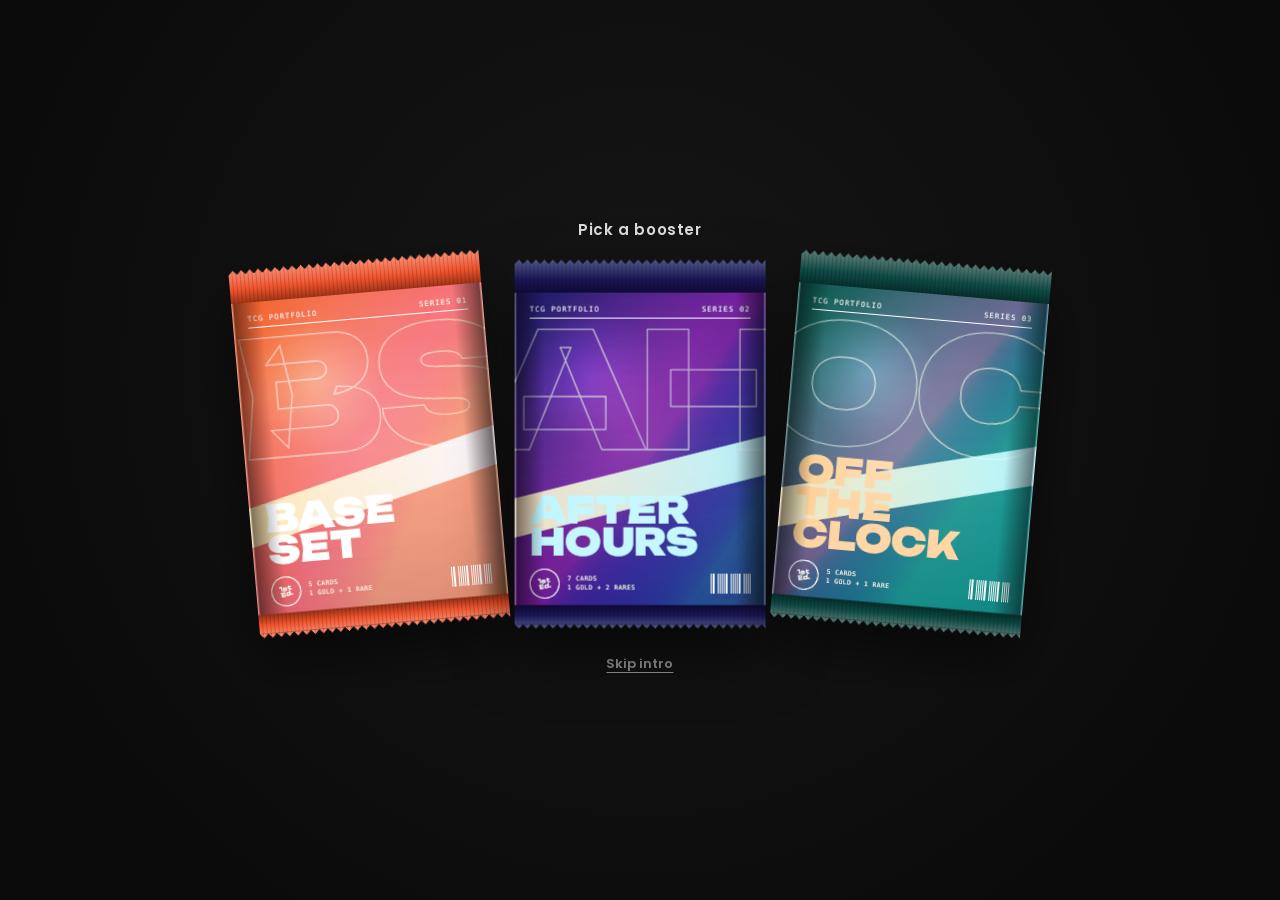
==== commit 821b0c62: "feat: add off-the-clock collection cards" ====
--- a/index.html
+++ b/index.html
@@ -390,7 +390,8 @@
             .pack-slot.is-target {
                 --w: var(--pack-w);
             }
-            .booster[data-phase="focus"] .pack-slot:not(.is-target) {
+            .booster[data-phase="focus"] .pack-slot:not(.is-target),
+            .booster[data-phase="reveal"] .pack-slot:not(.is-target) {
                 opacity: 0;
                 visibility: hidden;
                 transform: translate(-50%, -50%) scale(0.5);
@@ -687,10 +688,6 @@
             #app-loader.is-cut .booster-hint,
             #app-loader.is-cut .booster-skip {
                 animation: fade-out 0.25s ease forwards;
-            }
-            /* Reveal: the backdrop clears while the halves fall and the cards burst out. */
-            #app-loader.is-revealing::before {
-                opacity: 0;
             }
 
             @keyframes pack-float {
@@ -820,6 +817,12 @@
                 <span class="toolbar-label">Collection</span>
                 <b class="collection-badge" id="collection-badge" hidden></b>
             </button>
+            <!-- Binder view only: the boosters still sealed, a click opens one (binder-view.js) -->
+            <button id="binder-boosters" class="view-toggle-btn booster-btn" type="button" hidden>
+                <span class="booster-btn-packs"></span>
+                <span class="toolbar-label">Boosters</span>
+                <b class="collection-badge"></b>
+            </button>
             <button
                 id="view-toggle-btn"
                 class="view-toggle-btn"
@@ -903,7 +906,6 @@
                 <div class="binder-backing"></div>
                 <!-- Leaves built by binder-view.js on open -->
                 <div class="binder-book" id="binder-book"></div>
-                <div class="binder-rings" aria-hidden="true"><i></i><i></i><i></i></div>
                 <div class="binder-tabs" id="binder-tabs" role="group" aria-label="Sets"></div>
             </div>
             <nav class="binder-nav" aria-label="Pages">
@@ -915,6 +917,14 @@
                     <i data-icon="chevron-right"></i>
                 </button>
             </nav>
+            <!-- A card taken out of its pocket, filled by binder-view.js -->
+            <div class="binder-peek" id="binder-peek" role="dialog" aria-modal="true" aria-label="Card" hidden>
+                <div class="binder-peek-card" id="binder-peek-card"></div>
+                <div class="binder-peek-actions">
+                    <button type="button" data-peek="back">Put back</button>
+                    <button type="button" data-peek="deck" class="is-primary">Show in deck</button>
+                </div>
+            </div>
         </section>
 
         <!-- Single ES-module entry point (native browser modules) -->
--- a/public/css/modules/base.css
+++ b/public/css/modules/base.css
@@ -37,6 +37,9 @@
     --bg-grass: #0d3d1f;
     --bg-ice: #0a3d52;
     --bg-default: #101010;
+    /* Rare and gold cards (CONFIG.RARITIES) colour the page whatever their theme. */
+    --bg-gold: #3a2906;
+    --bg-rare: #1d1438;
 
     /* Frosted-glass tints, by opacity percentage. */
     --glass-10: rgba(255, 255, 255, 0.1);
@@ -69,6 +72,21 @@
     color: white;
     background-color: var(--bg-default);
     transition: background-color 0.8s ease;
+}
+
+/* An app to handle, not a page to read: clicks, drags and double taps must not leave
+   highlighted text behind on buttons, tabs and counters. Anything typed into stays selectable. */
+body {
+    user-select: none;
+    -webkit-user-select: none;
+    -webkit-tap-highlight-color: transparent;
+}
+
+input,
+textarea,
+[contenteditable] {
+    user-select: text;
+    -webkit-user-select: text;
 }
 
 /* Canvas background */
@@ -100,6 +118,35 @@
         #000000 130%
     );
     z-index: var(--z-canvas);
+}
+
+/* Behind a rare or gold card, the room takes its light: a golden glow, or an iridescent veil.
+   DeckManager.updateBackground() names the rarity of the card in front. */
+body::after {
+    content: "";
+    position: absolute;
+    inset: 0;
+    z-index: var(--z-canvas);
+    pointer-events: none;
+    opacity: 0;
+    transition: opacity 0.8s ease;
+}
+
+body[data-rarity="gold"]::after {
+    opacity: 1;
+    background: radial-gradient(120% 80% at 50% 40%, rgba(255, 205, 110, 0.28), transparent 65%);
+}
+
+body[data-rarity="rare"]::after {
+    opacity: 1;
+    background: linear-gradient(
+        125deg,
+        rgba(130, 70, 220, 0.3),
+        rgba(40, 110, 210, 0.25) 30%,
+        rgba(30, 150, 140, 0.22) 50%,
+        rgba(170, 130, 40, 0.22) 70%,
+        rgba(180, 50, 130, 0.3)
+    );
 }
 
 /* ==========================================
@@ -356,6 +403,48 @@
 
 .collection-badge[hidden] {
     display: none;
+}
+
+/* While a booster's cards are revealed, Collection is where they go: the toolbar comes up
+   over the booster overlay (booster-intro.js), Collection lit and the rest out of the way. */
+body.booster-revealing .toolbar {
+    z-index: 10001;
+    pointer-events: none;
+}
+
+body.booster-revealing .view-toggle-btn:not(.collection-btn) {
+    opacity: 0.3;
+}
+
+body.booster-revealing .collection-btn {
+    border-color: rgba(143, 227, 255, 0.7);
+    box-shadow: 0 0 18px rgba(143, 227, 255, 0.4);
+}
+
+/* Catching a card: the button gives, the badge counts it. */
+.collection-btn.is-catching {
+    animation: collection-catch 0.38s ease-out;
+}
+
+.collection-badge.is-incoming {
+    background: #8fe3ff;
+    color: #0a0b1e;
+    animation: badge-pop 0.35s ease-out;
+}
+
+@keyframes collection-catch {
+    35% {
+        scale: 1.14;
+    }
+    70% {
+        scale: 0.97;
+    }
+}
+
+@keyframes badge-pop {
+    40% {
+        scale: 1.35;
+    }
 }
 
 .collection-drawer {
@@ -709,6 +798,31 @@
     visibility: hidden;
 }
 
+/* The toolbar follows the view. Collection narrows the deck, so it goes with the deck; the
+   binder has its own set tabs, and a reminder of the boosters still sealed instead. */
+body.binder-active .collection-btn,
+body:not(.binder-active) .booster-btn,
+.booster-btn[hidden] {
+    display: none;
+}
+
+.booster-btn {
+    position: relative;
+}
+
+.booster-btn-packs {
+    display: flex;
+}
+
+.booster-btn-packs .pack-mini {
+    width: 20px;
+}
+
+.booster-btn-packs .pack-mini + .pack-mini {
+    margin-left: -12px;
+    rotate: 6deg;
+}
+
 .toolbar button:focus-visible,
 .deck-nav button:focus-visible {
     outline: 2px solid #fff;
--- a/public/css/modules/effects.css
+++ b/public/css/modules/effects.css
@@ -1,14 +1,118 @@
 /* Card effects (foil, glare, flip, shine) are handled inside the tcg-card component. */
 
 /* ==========================================
-   BOOSTER INTRO (DeckManager.playIntro, booster-fx.js)
+   BOOSTER REVEAL (booster-intro.js, booster-fx.js)
    ========================================== */
-/* The cards of the pack being opened, even the ones parked out of sight behind the stack.
-   The flights themselves are Web Animations. */
-tcg-card.intro-flying {
+/* The cards of the opened pack, laid out at deck size around the middle of the pack and
+   placed and scaled by booster-intro.js (Web Animations). */
+.booster-reveal {
+    position: absolute;
+    inset: 0;
+    pointer-events: none;
+    perspective: 1600px;
+}
+
+.reveal-card {
+    position: absolute;
+    width: var(--card-width);
+    height: var(--card-height);
+    margin: calc(var(--card-height) / -2) 0 0 calc(var(--card-width) / -2);
+    will-change: transform;
+}
+
+.reveal-card tcg-card {
     transition: none;
-    opacity: 1;
-    filter: none;
+}
+
+/* One face at a time, swapped while the card is edge-on: the front can never show through. */
+.reveal-card.is-down tcg-card,
+.reveal-card:not(.is-down) .reveal-back:not(.reveal-shard) {
+    visibility: hidden;
+}
+
+/* The sealed back, in the colours of the set's pack (packStyle in booster-pack.js). */
+.reveal-back {
+    position: absolute;
+    inset: 0;
+    display: grid;
+    place-items: center;
+    border-radius: var(--card-radius);
+    border: 10px solid color-mix(in oklab, var(--flat) 55%, #fff);
+    background: radial-gradient(circle, rgba(var(--glow), 0.35), transparent 50%),
+        repeating-conic-gradient(
+            color-mix(in oklab, var(--flat) 70%, #000) 0 10deg,
+            color-mix(in oklab, var(--flat) 45%, #000) 10deg 20deg
+        );
+    box-shadow: 0 15px 45px rgba(0, 0, 0, 0.6);
+}
+
+.reveal-back b {
+    padding: 18px 28px;
+    border: 5px solid currentColor;
+    border-radius: 50% / 40%;
+    rotate: -12deg;
+    font: 900 64px/1 "Unbounded", "Poppins", sans-serif;
+    color: var(--hi);
+}
+
+/* A rare or a gold, once on top of the stack: it glows through its back. */
+.reveal-card.is-rare .reveal-back {
+    border-color: var(--hi);
+    box-shadow: 0 0 40px rgba(var(--glow), 0.9), 0 0 100px rgba(var(--glow), 0.45);
+}
+
+.reveal-card.is-gold .reveal-back {
+    border-color: #f3d27a;
+    box-shadow: 0 0 40px rgba(255, 215, 122, 0.9), 0 0 100px rgba(255, 215, 122, 0.45);
+}
+
+/* A gold cracking open: lines of light across its back, then shards flying off. */
+.reveal-cracks {
+    position: absolute;
+    inset: 0;
+    width: 100%;
+    height: 100%;
+    pointer-events: none;
+}
+
+.reveal-cracks path {
+    fill: none;
+    stroke: #fff;
+    stroke-width: 0.75;
+    stroke-linecap: round;
+    stroke-linejoin: round;
+    filter: drop-shadow(0 0 1px #fff) drop-shadow(0 0 3px #ffd77a);
+}
+
+/* Behind a rare, around its reveal only: a soft glow of light, not a sunburst. */
+.reveal-rays {
+    position: absolute;
+    width: 90vmin;
+    aspect-ratio: 1;
+    translate: -50% -50%;
+    background: repeating-conic-gradient(
+        rgba(255, 225, 170, 0.18) 0 4deg,
+        transparent 4deg 20deg
+    );
+    -webkit-mask: radial-gradient(closest-side, #000 10%, transparent 70%);
+    mask: radial-gradient(closest-side, #000 10%, transparent 70%);
+    opacity: 0;
+    scale: 0.5;
+    transition: opacity 0.6s ease, scale 0.6s ease;
+    /* Paused while hidden: nothing to repaint, and no jump when it fades out. */
+    animation: rays-spin 24s linear infinite paused;
+}
+
+.reveal-rays.is-on {
+    opacity: 0.7;
+    scale: 1;
+    animation-play-state: running;
+}
+
+@keyframes rays-spin {
+    to {
+        rotate: 1turn;
+    }
 }
 
 /* Sparks, the trail of the cut, the flash and the shockwave: above the booster overlay. */
@@ -55,4 +159,8 @@
     #canvas-background {
         display: none;
     }
+
+    .reveal-rays {
+        animation: none;
+    }
 }
--- a/public/css/modules/binder.css
+++ b/public/css/modules/binder.css
@@ -19,13 +19,6 @@
     --page-h: 444px;
     --cols: 2;
     --thumb-zoom: 0.2;
-    /* The punched holes, shared by the pages and the rings so they line up: distance of their
-       centres from the spine, radius, and heights on the page. */
-    --hole-x: calc(var(--page-w) * 0.045);
-    --hole-r: calc(var(--page-w) * 0.013);
-    --hole-1: 22%;
-    --hole-2: 50%;
-    --hole-3: 78%;
 
     position: fixed;
     inset: 0;
@@ -34,7 +27,8 @@
     display: grid;
     place-items: center;
     padding: 96px 16px 84px;
-    background: radial-gradient(circle at 50% 30%, rgba(0, 0, 0, 0.35), rgba(0, 0, 0, 0.85));
+    /* Its own room, whatever card the deck shows: the deck's colours stay with the deck. */
+    background: radial-gradient(120% 80% at 50% 25%, #24202b, #0e0c12 65%, #070609);
     font-family: "Poppins", sans-serif;
     color: #fff;
 }
@@ -52,9 +46,16 @@
     position: relative;
     width: calc(var(--page-w) * var(--cols));
     height: var(--page-h);
-}
-
-/* The leather behind the pages, once the cover is turned. */
+    transition: translate 0.8s cubic-bezier(0.45, 0.05, 0.25, 1);
+}
+
+/* Closed, the book sits in the middle; it slides over as its cover opens to the left. */
+.binder[data-mode="spread"]:not(.is-open-book) .binder-stage {
+    translate: calc(var(--page-w) * -0.5) 0;
+}
+
+/* The padded cover behind the pages, once the first one is turned. A ring-less card binder:
+   the pages are stitched into the spine, and a seam runs all around the cover. */
 .binder-backing {
     position: absolute;
     inset: -10px;
@@ -63,6 +64,32 @@
     box-shadow: 0 30px 60px rgba(0, 0, 0, 0.55);
     opacity: 0;
     transition: opacity 0.4s ease;
+}
+
+.binder-backing::before {
+    content: "";
+    position: absolute;
+    inset: 4px;
+    border: 1.5px dashed rgba(255, 255, 255, 0.13);
+    border-radius: 14px;
+}
+
+/* The spine, showing above and below the pages. */
+.binder-backing::after {
+    content: "";
+    position: absolute;
+    top: 0;
+    bottom: 0;
+    left: calc(50% - 8px);
+    width: 16px;
+    background: linear-gradient(90deg, #08070a, #2b2431 40%, #3a3142 50%, #2b2431 60%, #08070a);
+}
+
+/* One page at a time: the spine is on the left. */
+.binder[data-mode="single"] .binder-backing::after {
+    left: 0;
+    width: 12px;
+    border-radius: 18px 0 0 18px;
 }
 
 .binder.is-open-book .binder-backing,
@@ -115,6 +142,12 @@
 /* One page at a time: a turned page fades as it lands, instead of piling up on the left. */
 .binder[data-mode="single"] .leaf-face {
     opacity: clamp(0, (1 - var(--flip)) * 4, 1);
+}
+
+/* A page in the air goes soft, as anything this close to the eye, and sharp again as it lands.
+   The page it uncovers comes into focus the same way (binder-view.js). */
+.leaf.is-turning .binder-page {
+    filter: blur(calc(var(--flip) * (1 - var(--flip)) * 10px));
 }
 
 /* A page mid-turn: darker towards the spine as it rises, with the light sliding across. */
@@ -134,60 +167,6 @@
     pointer-events: none;
 }
 
-/* The rings sit across the spine, from a hole of the left page to one of the right page.
-   They are part of the book (binder-view.js): above the pages lying flat, under the one
-   turning, which passes over them. */
-.binder-rings {
-    position: absolute;
-    top: 0;
-    bottom: 0;
-    left: calc(var(--page-w) * (var(--cols) - 1));
-    width: 0;
-    pointer-events: none;
-    transition: opacity 0.3s ease;
-}
-
-.binder-rings i {
-    position: absolute;
-    left: calc(-1 * var(--hole-x) - var(--hole-r));
-    width: calc(2 * var(--hole-x) + 2 * var(--hole-r));
-    height: calc(var(--hole-r) * 2.2);
-    translate: 0 -50%;
-    border-radius: 99px;
-    /* Darker where they go into the holes, polished in between. */
-    background: linear-gradient(
-            90deg,
-            rgba(0, 0, 0, 0.55),
-            transparent 22%,
-            transparent 78%,
-            rgba(0, 0, 0, 0.55)
-        ),
-        linear-gradient(180deg, #6d7183, #f1f3f8 40%, #9a9eb0 62%, #4b4f5e);
-    box-shadow: 0 3px 5px rgba(0, 0, 0, 0.55);
-}
-
-.binder-rings i:nth-child(1) {
-    top: var(--hole-1);
-}
-
-.binder-rings i:nth-child(2) {
-    top: var(--hole-2);
-}
-
-.binder-rings i:nth-child(3) {
-    top: var(--hole-3);
-}
-
-.binder[data-mode="spread"]:not(.is-open-book) .binder-rings {
-    opacity: 0;
-}
-
-/* One page at a time: no left page, so each ring only loops out from the spine. */
-.binder[data-mode="single"] .binder-rings i {
-    left: -12px;
-    width: calc(12px + var(--hole-x) + var(--hole-r));
-}
-
 /* ---------- Pages ---------- */
 .binder-page {
     position: absolute;
@@ -208,61 +187,114 @@
     border-radius: 14px 6px 6px 14px;
 }
 
-/* Punched holes along the binding edge, where the rings go through. */
-.binder-page::before {
-    --hole: #0a090e 0 var(--hole-r), rgba(255, 255, 255, 0.1) calc(var(--hole-r) + 1px)
-            calc(var(--hole-r) + 2px),
-        transparent calc(var(--hole-r) + 3px);
+/* The seam that holds the page in the spine. */
+.binder-page:not(.is-cover, .is-back)::before {
     content: "";
     position: absolute;
-    top: 0;
-    bottom: 0;
-    left: calc(var(--hole-x) - 2 * var(--hole-r));
-    width: calc(4 * var(--hole-r));
-    background: radial-gradient(circle at 50% var(--hole-1), var(--hole)),
-        radial-gradient(circle at 50% var(--hole-2), var(--hole)),
-        radial-gradient(circle at 50% var(--hole-3), var(--hole));
+    top: 3cqw;
+    bottom: 3cqw;
+    left: 3.4cqw;
+    border-left: 0.45cqw dashed rgba(255, 255, 255, 0.14);
 }
 
 .leaf-face.back .binder-page::before {
     left: auto;
-    right: calc(var(--hole-x) - 2 * var(--hole-r));
-}
-
+    right: 3.4cqw;
+    border-left: 0;
+    border-right: 0.45cqw dashed rgba(255, 255, 255, 0.14);
+}
+
+/* The page curves down into the spine. */
+.binder-page:not(.is-cover, .is-back)::after {
+    content: "";
+    position: absolute;
+    inset: 0;
+    background: linear-gradient(
+        90deg,
+        rgba(0, 0, 0, 0.5),
+        rgba(0, 0, 0, 0.14) 3%,
+        transparent 9%,
+        transparent 97%,
+        rgba(255, 255, 255, 0.04)
+    );
+    pointer-events: none;
+}
+
+.leaf-face.back .binder-page::after {
+    scale: -1 1;
+}
+
+/* The covers: padded faux leather, swelling towards the middle, the stack of pages showing at
+   its edges. The front one has the spine and a seam all round. */
 .binder-page.is-cover,
 .binder-page.is-back {
     align-items: center;
     justify-content: center;
     gap: 4cqw;
-    padding: 10cqw;
+    /* Centred between the spine and the edge, as the seam is. */
+    padding: 10cqw 6cqw 10cqw 15cqw;
     text-align: center;
-    background: radial-gradient(90% 60% at 50% 35%, #3a2a4a, transparent 70%),
-        repeating-radial-gradient(
-            circle at 30% 20%,
-            rgba(255, 255, 255, 0.025) 0 1px,
-            transparent 1px 3px
-        ),
-        linear-gradient(160deg, #241a2d, #0e0a12);
-    box-shadow: inset 0 0 0 1.4cqw rgba(255, 255, 255, 0.04),
-        inset 0 0 0 1.6cqw rgba(0, 0, 0, 0.5);
+    /* Rounded like the pages under it, or their corners would show. */
+    border-radius: 6px 14px 14px 6px;
+    background: radial-gradient(80% 55% at 55% 38%, rgba(140, 95, 180, 0.32), transparent 70%),
+        url("data:image/svg+xml,%3Csvg xmlns='http://www.w3.org/2000/svg' width='160' height='160'%3E%3Cfilter id='g'%3E%3CfeTurbulence type='fractalNoise' baseFrequency='0.9' numOctaves='3' seed='3'/%3E%3CfeDiffuseLighting lighting-color='%23fff' surfaceScale='1.2'%3E%3CfeDistantLight azimuth='225' elevation='55'/%3E%3C/feDiffuseLighting%3E%3C/filter%3E%3Crect width='100%25' height='100%25' filter='url(%23g)'/%3E%3C/svg%3E")
+            0 0 / 160px,
+        linear-gradient(160deg, #2b2034, #120d16);
+    background-blend-mode: normal, overlay, normal;
+    box-shadow: inset 0 0 0 1px rgba(255, 255, 255, 0.06),
+        inset 0 3cqw 6cqw rgba(255, 255, 255, 0.05),
+        inset 0 -5cqw 9cqw rgba(0, 0, 0, 0.5),
+        3px 3px 0 -1px #2c2833,
+        6px 6px 0 -2px #201d26,
+        9px 8px 0 -3px #17151c,
+        0 30px 60px rgba(0, 0, 0, 0.55);
+}
+
+/* The seam, a little inside the edge, clear of the spine. */
+.binder-page.is-cover::before {
+    content: "";
+    position: absolute;
+    inset: 3.4cqw 3.4cqw 3.4cqw 12.5cqw;
+    border: 0.45cqw dashed rgba(255, 236, 200, 0.2);
+    border-radius: 2cqw 3cqw 3cqw 2cqw;
+    pointer-events: none;
+}
+
+/* The spine, rounded: dark where it turns away, catching the light on its crown. */
+.cover-spine {
+    position: absolute;
+    top: 0;
+    bottom: 0;
+    left: 0;
+    width: 9cqw;
+    background: linear-gradient(90deg, #08060a, #3b3045 30%, #2a2132 55%, #120e15 85%, rgba(0, 0, 0, 0.7));
+    box-shadow: 1px 0 0 rgba(255, 255, 255, 0.07), 4px 0 10px rgba(0, 0, 0, 0.45);
 }
 
 .cover-eyebrow {
+    position: relative;
     font: 600 3cqw/1 ui-monospace, Consolas, monospace;
     letter-spacing: 0.3em;
     text-transform: uppercase;
     color: #ffcf6b;
 }
 
+/* Pressed into the leather. */
 .cover-title {
-    font: 900 10cqw/1 "Unbounded", "Poppins", sans-serif;
+    position: relative;
+    font: 900 8.5cqw/1 "Unbounded", "Poppins", sans-serif;
     text-transform: uppercase;
-    color: rgba(255, 255, 255, 0.88);
+    color: #cdbfd9;
+    text-shadow: 0 -0.25cqw 0 rgba(0, 0, 0, 0.65), 0 0.25cqw 0 rgba(255, 255, 255, 0.12);
 }
 
 .cover-count {
-    font: 600 3cqw/1 ui-monospace, Consolas, monospace;
-    color: rgba(255, 255, 255, 0.55);
+    position: relative;
+    padding: 1.6cqw 3cqw;
+    border: 0.3cqw solid rgba(255, 236, 200, 0.22);
+    border-radius: 1cqw;
+    font: 600 2.8cqw/1 ui-monospace, Consolas, monospace;
+    color: rgba(255, 255, 255, 0.6);
 }
 
 .binder-page.is-verso {
@@ -409,6 +441,11 @@
     pointer-events: none;
 }
 
+/* Its card is out (see .binder-peek): the sleeve is left empty. */
+.pocket.is-out tcg-card {
+    visibility: hidden;
+}
+
 /* A card of a sealed set: something waits in the pocket. */
 .pocket.is-mystery {
     display: grid;
@@ -429,9 +466,11 @@
 }
 
 /* ---------- Tabs: one per set, on the edge of the book ---------- */
+/* Behind the book: while a page turns they tuck in under it, then come out again one after
+   the other once it has landed (binder-view.js), the one of the set on show a little further. */
 .binder-tabs {
     position: absolute;
-    z-index: 310;
+    z-index: -1;
     left: 100%;
     top: 10%;
     display: flex;
@@ -452,11 +491,22 @@
     white-space: nowrap;
     box-shadow: 0 6px 14px rgba(0, 0, 0, 0.35);
     cursor: pointer;
+    transition: translate 0.4s cubic-bezier(0.3, 1.4, 0.5, 1) calc(var(--i, 0) * 60ms),
+        background-color 0.3s ease, color 0.3s ease;
 }
 
 .binder-tab[aria-current="true"] {
     background: var(--set-color);
     color: #15121c;
+    translate: 6px 0;
+}
+
+.binder.is-flipping .binder-tab,
+.binder.is-flipping .binder-tab[aria-current="true"] {
+    translate: -100% 0;
+    transition-timing-function: cubic-bezier(0.5, 0, 0.9, 0.5);
+    transition-duration: 0.22s;
+    transition-delay: 0s;
 }
 
 .binder-tab.is-sealed {
@@ -482,6 +532,14 @@
 
 .binder[data-mode="single"] .binder-tab {
     border-radius: 10px 10px 0 0;
+}
+
+.binder[data-mode="single"] .binder-tab[aria-current="true"] {
+    translate: 0 -4px;
+}
+
+.binder[data-mode="single"].is-flipping .binder-tab {
+    translate: 0 100%;
 }
 
 /* ---------- Page navigation ---------- */
@@ -527,6 +585,103 @@
     font-variant-numeric: tabular-nums;
 }
 
+/* ---------- A card taken out of its pocket ---------- */
+.binder-peek {
+    position: fixed;
+    inset: 0;
+    z-index: 400;
+    display: flex;
+    flex-direction: column;
+    align-items: center;
+    justify-content: center;
+    gap: 20px;
+    padding: 16px;
+    isolation: isolate;
+}
+
+.binder-peek[hidden] {
+    display: none;
+}
+
+/* The backdrop alone fades in and out: the card stays solid all the way back to its pocket. */
+.binder-peek::before {
+    content: "";
+    position: absolute;
+    inset: 0;
+    z-index: -1;
+    background: rgba(5, 4, 8, 0.6);
+    backdrop-filter: blur(6px);
+    -webkit-backdrop-filter: blur(6px);
+    animation: peek-in 0.35s ease both;
+}
+
+.binder-peek.is-leaving::before {
+    animation: peek-out 0.5s ease both;
+}
+
+.binder-peek-card {
+    position: relative;
+    width: var(--card-width);
+    height: var(--card-height);
+}
+
+.binder-peek-card tcg-card[has-back] {
+    cursor: pointer;
+}
+
+.binder-peek-actions {
+    display: flex;
+    gap: 10px;
+    animation: peek-in 0.3s 0.25s ease both;
+}
+
+.binder-peek.is-leaving .binder-peek-actions {
+    visibility: hidden;
+}
+
+.binder-peek-actions button {
+    padding: 11px 18px;
+    border: 1px solid var(--glass-20);
+    border-radius: 99px;
+    background: var(--glass-10);
+    color: #fff;
+    font: 600 14px/1 "Poppins", sans-serif;
+    cursor: pointer;
+}
+
+.binder-peek-actions button:hover {
+    background: var(--glass-20);
+}
+
+.binder-peek-actions .is-primary {
+    border-color: transparent;
+    background: #ffcf6b;
+    color: #24170a;
+}
+
+.binder-peek-actions .is-primary:hover {
+    background: #ffd98a;
+}
+
+.binder-peek-actions button:focus-visible {
+    outline: 2px solid #fff;
+    outline-offset: 3px;
+}
+
+@keyframes peek-in {
+    from {
+        opacity: 0;
+    }
+}
+
+@keyframes peek-out {
+    to {
+        opacity: 0;
+        backdrop-filter: blur(0);
+        -webkit-backdrop-filter: blur(0);
+    }
+}
+
 @media (max-width: 600px) {
     .binder {
         padding-top: 72px;
@@ -538,7 +693,14 @@
 }
 
 @media (prefers-reduced-motion: reduce) {
-    .leaf {
+    .leaf,
+    .binder-stage,
+    .binder-tab {
         transition-duration: 0.01s;
+        transition-delay: 0s;
     }
-}
+
+    .leaf.is-turning .binder-page {
+        filter: none;
+    }
+}
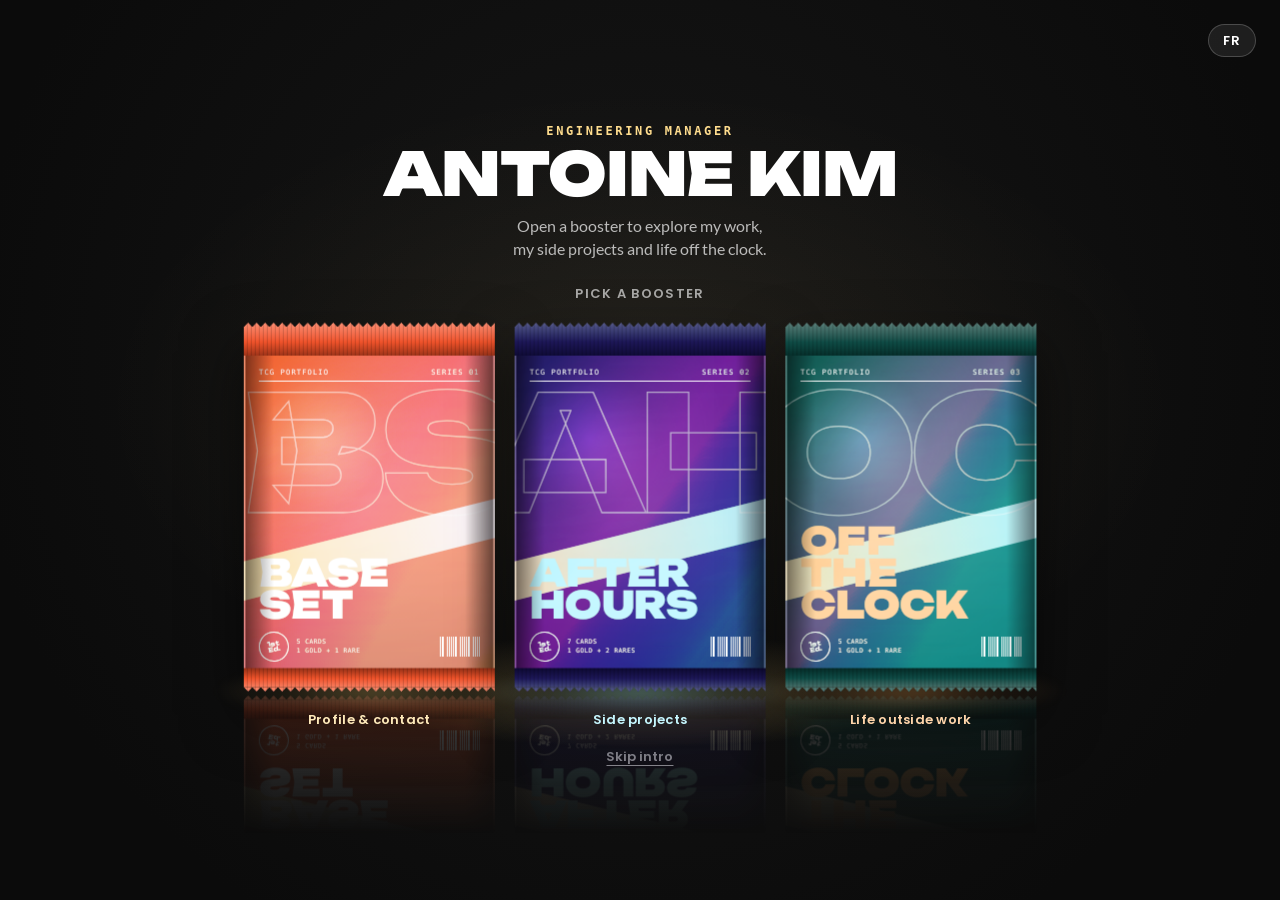
==== commit 4d6344d6: "feat: secret set, French locale, saved collection and smoother booster reveal - Booster reveal: a ta" ====
--- a/index.html
+++ b/index.html
@@ -1,933 +1,1407 @@
-<!DOCTYPE html>
-<html lang="en">
-    <head>
-        <meta charset="UTF-8" />
-        <meta name="viewport" content="width=device-width, initial-scale=1.0" />
-        <title>Antoine Kim - Engineering Manager</title>
-
-        <!-- Before any stylesheet, so the first paint already shows the right loader.
-             The boosters show until one is opened this session (key mirrored in
-             CONFIG.BOOSTER_KEY), and never for reduced motion or a link to a specific card. -->
-        <script>
-            (function () {
-                var opened = false;
-                try {
-                    opened = Boolean(sessionStorage.getItem("tcg-booster-opened"));
-                } catch (e) {}
-                var calm = window.matchMedia("(prefers-reduced-motion: reduce)").matches;
-                var deepLink = window.location.hash.length > 1;
-                document.documentElement.dataset.intro =
-                    opened || calm || deepLink ? "skeleton" : "booster";
-            })();
-        </script>
-
-        <meta
-            name="description"
-            content="Antoine Kim — Engineering Manager. An interactive trading-card style portfolio showcasing technical leadership, full-stack and DevOps expertise."
-        />
-        <link rel="canonical" href="https://antoine.kim/" />
-
-        <!-- Open Graph. Scrapers (LinkedIn, Slack, X) only accept absolute URLs.
-             The image is generated from tools/og-image.html, see the README. -->
-        <meta property="og:type" content="website" />
-        <meta property="og:url" content="https://antoine.kim/" />
-        <meta property="og:title" content="Antoine Kim - Engineering Manager" />
-        <meta
-            property="og:description"
-            content="An interactive trading-card style developer portfolio."
-        />
-        <meta property="og:image" content="https://antoine.kim/public/img/og-image.png" />
-        <meta property="og:image:width" content="1200" />
-        <meta property="og:image:height" content="630" />
-        <meta
-            property="og:image:alt"
-            content="Antoine Kim's profile as a holographic trading card"
-        />
-
-        <!-- Twitter -->
-        <meta name="twitter:card" content="summary_large_image" />
-        <meta name="twitter:title" content="Antoine Kim - Engineering Manager" />
-        <meta
-            name="twitter:description"
-            content="An interactive trading-card style developer portfolio."
-        />
-        <meta name="twitter:image" content="https://antoine.kim/public/img/og-image.png" />
-
-        <link
-            rel="icon"
-            href="public/img/favicon/favicon-32x32.png"
-            type="image/png"
-            sizes="32x32"
-        />
-        <link
-            rel="icon"
-            href="public/img/favicon/favicon-16x16.png"
-            type="image/png"
-            sizes="16x16"
-        />
-        <link
-            rel="apple-touch-icon"
-            href="public/img/favicon/apple-touch-icon.png"
-        />
-
-        <link rel="preconnect" href="https://fonts.googleapis.com" />
-        <link rel="preconnect" href="https://fonts.gstatic.com" crossorigin />
-        <link
-            rel="stylesheet"
-            href="https://fonts.googleapis.com/css2?family=Poppins:wght@600;700&family=Lato:wght@400;700&family=Unbounded:wght@700;900&display=swap"
-        />
-
-        <!-- Separate links, not @import: an import chain downloads strictly one file after another. -->
-        <link rel="stylesheet" href="public/css/modules/base.css" />
-        <link rel="stylesheet" href="public/css/modules/effects.css" />
-        <link rel="stylesheet" href="public/css/modules/binder.css" />
-        <link rel="stylesheet" href="public/css/modules/responsive.css" />
-
-        <!-- LCP image. The cards are built by JS, so the preload scanner would find it far too late.
-             Must stay in sync with the image of the first card of CONFIG.SETS. -->
-        <link
-            rel="preload"
-            as="image"
-            href="public/img/ak.jpg"
-            fetchpriority="high"
-        />
-
-        <!-- Critical inline styles so the loader shows instantly,
-             before stylesheets/fonts finish downloading. -->
-        <style>
-            #app-loader {
-                position: fixed;
-                inset: 0;
-                z-index: 9999;
-                display: flex;
-                align-items: center;
-                justify-content: center;
-                isolation: isolate;
-                transition: opacity 0.5s ease, visibility 0.5s ease;
-            }
-            /* The backdrop lives apart from the loader so it can clear while the booster
-               pack is still on screen. */
-            #app-loader::before {
-                content: "";
-                position: absolute;
-                inset: 0;
-                z-index: -1;
-                background: radial-gradient(
-                    circle at 50% 40%,
-                    #161616 0%,
-                    #0b0b0b 80%
-                );
-                transition: opacity 0.45s ease;
-            }
-            #app-loader.is-hidden {
-                opacity: 0;
-                visibility: hidden;
-                pointer-events: none;
-            }
-
-            /* Skeleton card mimics the real card layout */
-            .skeleton-card {
-                position: relative;
-                height: min(600px, 80vh);
-                aspect-ratio: 0.718;
-                border-radius: 24px;
-                padding: 16px;
-                display: flex;
-                flex-direction: column;
-                gap: 14px;
-                background: #141414;
-                border: 1px solid rgba(255, 255, 255, 0.06);
-                box-shadow: 0 15px 45px rgba(0, 0, 0, 0.6);
-                overflow: hidden;
-                animation: skeleton-float 3s ease-in-out infinite;
-            }
-
-            /* Subtle gradient border sweep */
-            .skeleton-card::after {
-                content: "";
-                position: absolute;
-                inset: 0;
-                border-radius: 24px;
-                padding: 1px;
-                background: linear-gradient(
-                    135deg,
-                    rgba(255, 255, 255, 0.18),
-                    rgba(255, 255, 255, 0.05),
-                    rgba(255, 255, 255, 0.18),
-                    rgba(255, 255, 255, 0.05)
-                );
-                background-size: 300% 300%;
-                -webkit-mask: linear-gradient(#000 0 0) content-box,
-                    linear-gradient(#000 0 0);
-                -webkit-mask-composite: xor;
-                mask: linear-gradient(#000 0 0) content-box,
-                    linear-gradient(#000 0 0);
-                mask-composite: exclude;
-                animation: skeleton-border 8s ease-in-out infinite;
-                pointer-events: none;
-            }
-
-            .sk {
-                position: relative;
-                border-radius: 8px;
-                background: #1f1f1f;
-                overflow: hidden;
-            }
-            /* Shimmer sweep over every block */
-            .sk::before {
-                content: "";
-                position: absolute;
-                inset: 0;
-                transform: translateX(-100%);
-                background: linear-gradient(
-                    90deg,
-                    transparent,
-                    rgba(255, 255, 255, 0.08) 40%,
-                    rgba(255, 255, 255, 0.14) 50%,
-                    rgba(255, 255, 255, 0.08) 60%,
-                    transparent
-                );
-                animation: skeleton-shimmer 1.4s infinite;
-            }
-
-            .sk-header {
-                display: flex;
-                justify-content: space-between;
-                align-items: flex-start;
-                gap: 12px;
-            }
-            .sk-title-group {
-                display: flex;
-                flex-direction: column;
-                gap: 8px;
-                flex: 1;
-            }
-            .sk-line {
-                height: 12px;
-            }
-            .sk-line.lg {
-                height: 20px;
-                width: 70%;
-            }
-            .sk-line.sm {
-                height: 10px;
-                width: 40%;
-            }
-            .sk-hp {
-                width: 54px;
-                height: 30px;
-                border-radius: 6px;
-            }
-            .sk-image {
-                flex: 1;
-                border-radius: 10px;
-            }
-            .sk-row {
-                display: flex;
-                flex-direction: column;
-                gap: 8px;
-            }
-            .sk-footer {
-                display: flex;
-                gap: 10px;
-                margin-top: auto;
-            }
-            .sk-dot {
-                width: 24px;
-                height: 24px;
-                border-radius: 50%;
-            }
-
-            @keyframes skeleton-shimmer {
-                100% {
-                    transform: translateX(100%);
-                }
-            }
-            @keyframes skeleton-border {
-                0%,
-                100% {
-                    background-position: 0% 50%;
-                }
-                50% {
-                    background-position: 100% 50%;
-                }
-            }
-            @keyframes skeleton-float {
-                0%,
-                100% {
-                    transform: translateY(0);
-                }
-                50% {
-                    transform: translateY(-8px);
-                }
-            }
-
-            @media (prefers-reduced-motion: reduce) {
-                .skeleton-card,
-                .skeleton-card::after,
-                .sk::before {
-                    animation: none;
-                }
-            }
-
-            /* ---------- Booster packs (first visit of the session) ---------- */
-            html[data-intro="booster"] .skeleton-card,
-            html:not([data-intro="booster"]) .booster {
-                display: none;
-            }
-            /* A stroke may start anywhere on the overlay, so nothing in it scrolls or zooms. */
-            html[data-intro="booster"] #app-loader {
-                touch-action: none;
-            }
-            /* A sealed pack opened later (booster-intro.js): the deck shows through. */
-            #app-loader.is-reopen::before {
-                background: rgba(6, 6, 10, 0.82);
-                backdrop-filter: blur(6px);
-                -webkit-backdrop-filter: blur(6px);
-            }
-            /* Hidden between two openings: the idle loops stop. */
-            #app-loader.is-hidden .pack-bob,
-            #app-loader.is-hidden .pack,
-            #app-loader.is-hidden .pack-ghost::before {
-                animation: none;
-            }
-
-            /* Light position over the foil. Registered so the idle sheen can animate it;
-               booster-intro.js writes it from the pointer instead while hovering. */
-            @property --px {
-                syntax: "<percentage>";
-                inherits: true;
-                initial-value: 30%;
-            }
-            @property --py {
-                syntax: "<percentage>";
-                inherits: true;
-                initial-value: 25%;
-            }
-
-            /* Each pack takes its colours from its set (CONFIG.SETS[].booster), written inline
-               by booster-pack.js: --flat (wrapper), --hi (accents), --glow, --name. */
-            [data-pack] {
-                --strip: linear-gradient(
-                    180deg,
-                    color-mix(in oklab, var(--flat) 70%, #fff),
-                    var(--flat) 55%,
-                    color-mix(in oklab, var(--flat) 70%, #000)
-                );
-            }
-
-            .booster {
-                /* The pack being cut. While picking, the packs are laid out on a grid of
-                   --cols by --rows (written by booster-intro.js), each small enough to fit. */
-                --cols: 2;
-                --rows: 1;
-                --pack-w: min(
-                    380px,
-                    calc((100dvh - 170px) * 0.68),
-                    calc(100vw - 48px)
-                );
-                --pick-w: min(
-                    calc(var(--pack-w) * 0.66),
-                    calc((100vw - 32px - (var(--cols) - 1) * 20px) / var(--cols)),
-                    calc((100dvh - 190px - (var(--rows) - 1) * 20px) / var(--rows) * 0.68)
-                );
-                display: flex;
-                flex-direction: column;
-                align-items: center;
-                gap: 18px;
-                color: #fff;
-                font-family: "Poppins", system-ui, sans-serif;
-            }
-
-            .booster-hint {
-                margin: 0;
-                font-size: 15px;
-                font-weight: 600;
-                letter-spacing: 0.04em;
-                text-align: center;
-                color: rgba(255, 255, 255, 0.85);
-                animation: hint-pulse 2.4s ease-in-out infinite;
-            }
-
-            .booster-stage {
-                position: relative;
-                width: var(--pack-w);
-                aspect-ratio: 0.68;
-            }
-            /* While picking, as big as the grid of packs, so it never runs over the hint. */
-            .booster[data-phase="pick"] .booster-stage {
-                width: calc(var(--cols) * (var(--pick-w) + 20px) - 20px);
-                height: calc(var(--rows) * (var(--pick-w) / 0.68 + 20px) - 20px);
-                aspect-ratio: auto;
-            }
-
-            .pack-slot {
-                --w: var(--pick-w);
-                --dx: 0px;
-                --dy: 0px;
-                --r: 0deg;
-                position: absolute;
-                left: 50%;
-                top: 50%;
-                width: var(--w);
-                aspect-ratio: 0.68;
-                transform: translate(calc(-50% + var(--dx)), calc(-50% + var(--dy)))
-                    rotate(var(--r));
-                transition: width 0.6s cubic-bezier(0.3, 1.2, 0.45, 1),
-                    transform 0.6s cubic-bezier(0.3, 1.2, 0.45, 1), opacity 0.35s ease,
-                    visibility 0.35s;
-            }
-            /* Picking: --col and --row place each pack on the grid (booster-intro.js), the
-               packs fanned out a little from the middle column. */
-            .booster[data-phase="pick"] .pack-slot {
-                --dx: calc((var(--col, 0) - (var(--cols) - 1) / 2) * (var(--pick-w) + 20px));
-                --dy: calc((var(--row, 0) - (var(--rows) - 1) / 2) * (var(--pick-w) / 0.68 + 20px));
-                --r: calc((var(--col, 0) - (var(--cols) - 1) / 2) * 5deg);
-            }
-            .pack-slot[hidden] {
-                display: none;
-            }
-            .pack-slot.is-target {
-                --w: var(--pack-w);
-            }
-            .booster[data-phase="focus"] .pack-slot:not(.is-target),
-            .booster[data-phase="reveal"] .pack-slot:not(.is-target) {
-                opacity: 0;
-                visibility: hidden;
-                transform: translate(-50%, -50%) scale(0.5);
-            }
-
-            .pack-bob {
-                position: absolute;
-                inset: 0;
-                animation: pack-float 3.6s ease-in-out infinite;
-            }
-            .pack-slot:nth-child(even) .pack-bob {
-                animation-delay: -1.8s;
-            }
-
-            .pack {
-                position: absolute;
-                inset: 0;
-                padding: 0;
-                border: 0;
-                background: none;
-                color: #fff;
-                font: inherit;
-                text-align: left;
-                cursor: pointer;
-                container-type: inline-size;
-                user-select: none;
-                -webkit-user-select: none;
-                -webkit-tap-highlight-color: transparent;
-                --rx: 0deg;
-                --ry: 0deg;
-                transform: perspective(1400px) rotateX(var(--rx)) rotateY(var(--ry));
-                transition: transform 0.25s ease-out;
-                /* Follows the serrated outline, unlike box-shadow. */
-                filter: drop-shadow(0 26px 30px rgba(0, 0, 0, 0.55));
-                animation: pack-sheen 7s ease-in-out infinite alternate;
-            }
-            .pack.is-tracking,
-            .pack-half {
-                animation: none;
-            }
-            .pack-half {
-                pointer-events: none;
-            }
-            .booster[data-phase="focus"] .pack {
-                cursor: crosshair;
-            }
-            .pack:focus {
-                outline: none;
-            }
-            .pack:focus-visible {
-                outline: 2px solid #fff;
-                outline-offset: 10px;
-            }
-
-            /* Heat-sealed strip along the top, serrated. */
-            .pack-strip {
-                position: absolute;
-                left: 0;
-                right: 0;
-                top: 0;
-                height: 9.6%;
-                background: repeating-linear-gradient(
-                        90deg,
-                        transparent 0 3px,
-                        rgba(0, 0, 0, 0.16) 3px 4px
-                    ),
-                    var(--strip);
-                -webkit-mask: conic-gradient(from 135deg at 50% 0, #000 90deg, #0000 0) 0 0 /
-                        3.4cqw 1.7cqw repeat-x,
-                    linear-gradient(#000 0 0) 0 1.7cqw / 100% 100% no-repeat;
-                mask: conic-gradient(from 135deg at 50% 0, #000 90deg, #0000 0) 0 0 / 3.4cqw
-                        1.7cqw repeat-x,
-                    linear-gradient(#000 0 0) 0 1.7cqw / 100% 100% no-repeat;
-            }
-
-            .pack-body {
-                position: absolute;
-                left: 0;
-                right: 0;
-                top: 9%;
-                bottom: 0;
-                overflow: hidden;
-                background: linear-gradient(180deg, transparent 55%, rgba(0, 0, 0, 0.22)),
-                    var(--flat);
-                /* Serrated bottom edge. */
-                -webkit-mask: conic-gradient(from -45deg at 50% 100%, #000 90deg, #0000 0) 0
-                        100% / 3.4cqw 1.7cqw repeat-x,
-                    linear-gradient(#000 0 0) 0 0 / 100% calc(100% - 1.7cqw) no-repeat;
-                mask: conic-gradient(from -45deg at 50% 100%, #000 90deg, #0000 0) 0 100% /
-                        3.4cqw 1.7cqw repeat-x,
-                    linear-gradient(#000 0 0) 0 0 / 100% calc(100% - 1.7cqw) no-repeat;
-            }
-
-            .pack-art {
-                position: absolute;
-                inset: 0;
-                display: flex;
-                flex-direction: column;
-                justify-content: space-between;
-                padding: 5cqw 6cqw 12cqw;
-            }
-            /* Set code, huge and outlined, bleeding off the edge. */
-            .pack-code {
-                position: absolute;
-                right: -7cqw;
-                top: 13cqw;
-                font: 900 64cqw/0.8 "Unbounded", "Poppins", system-ui, sans-serif;
-                letter-spacing: -0.05em;
-                color: transparent;
-                -webkit-text-stroke: 0.5cqw rgba(255, 255, 255, 0.42);
-            }
-            /* Holographic band, its colours sliding with the light. */
-            .pack-band {
-                position: absolute;
-                left: -30%;
-                right: -30%;
-                top: 52%;
-                height: 15cqw;
-                rotate: -14deg;
-                background: linear-gradient(90deg, #ff6ad5, #ffd36b, #7cf5ff, #a98bff, #ff6ad5)
-                    var(--px) 0 / 220% 100%;
-                opacity: 0.92;
-                mix-blend-mode: screen;
-            }
-            .pack-head {
-                position: relative;
-                display: flex;
-                justify-content: space-between;
-                padding-bottom: 2cqw;
-                border-bottom: 0.5cqw solid currentColor;
-                font: 500 2.9cqw/1 ui-monospace, "SFMono-Regular", Consolas, monospace;
-                letter-spacing: 0.14em;
-                text-transform: uppercase;
-            }
-            .pack-name {
-                position: relative;
-                margin-top: auto;
-                font: 900 15cqw/0.86 "Unbounded", "Poppins", system-ui, sans-serif;
-                letter-spacing: -0.02em;
-                text-transform: uppercase;
-                color: var(--name, #fff);
-            }
-            .pack-foot {
-                position: relative;
-                display: flex;
-                align-items: center;
-                gap: 3cqw;
-                margin-top: 4cqw;
-            }
-            .pack-stamp {
-                flex: none;
-                width: 12cqw;
-                aspect-ratio: 1;
-                display: grid;
-                place-items: center;
-                border: 0.5cqw solid;
-                border-radius: 50%;
-                rotate: -12deg;
-                text-align: center;
-                font: 700 2.5cqw/1 "Unbounded", "Poppins", system-ui, sans-serif;
-            }
-            .pack-info {
-                flex: 1;
-                font: 500 2.5cqw/1.35 ui-monospace, "SFMono-Regular", Consolas, monospace;
-                letter-spacing: 0.08em;
-                text-transform: uppercase;
-            }
-            .pack-bar {
-                flex: none;
-                width: 16cqw;
-                height: 8cqw;
-                background: repeating-linear-gradient(
-                    90deg,
-                    currentColor 0 0.4cqw,
-                    transparent 0.4cqw 0.8cqw,
-                    currentColor 0.8cqw 1.4cqw,
-                    transparent 1.4cqw 1.8cqw,
-                    currentColor 1.8cqw 2cqw,
-                    transparent 2cqw 2.6cqw
-                );
-            }
-
-            .pack-layer {
-                position: absolute;
-                inset: 0;
-                pointer-events: none;
-            }
-            /* Crinkled foil: embossed noise lit from the top left. */
-            .pack-wrinkles {
-                background: url("data:image/svg+xml,%3Csvg xmlns='http://www.w3.org/2000/svg' viewBox='0 0 300 440' preserveAspectRatio='none'%3E%3Cfilter id='w'%3E%3CfeTurbulence type='fractalNoise' baseFrequency='0.006 0.02' numOctaves='3' seed='7'/%3E%3CfeDiffuseLighting lighting-color='%23fff' surfaceScale='4'%3E%3CfeDistantLight azimuth='225' elevation='50'/%3E%3C/feDiffuseLighting%3E%3C/filter%3E%3Crect width='100%25' height='100%25' filter='url(%23w)'/%3E%3C/svg%3E")
-                    0 0 / 100% 100%;
-                mix-blend-mode: overlay;
-                opacity: 0.22;
-            }
-            /* Holographic foil. Its position stays within 0-100%, so the gradient never
-               runs out and no seam can show. */
-            .pack-foil {
-                background: linear-gradient(
-                        125deg,
-                        transparent 20%,
-                        rgba(255, 80, 200, 0.36) 34%,
-                        rgba(80, 220, 255, 0.36) 48%,
-                        rgba(255, 230, 120, 0.32) 60%,
-                        transparent 76%
-                    )
-                    var(--px) var(--py) / 260% 260%;
-                mix-blend-mode: color-dodge;
-            }
-            /* The wrapper puffs out in the middle and folds over at the sides. */
-            .pack-shade {
-                background: linear-gradient(
-                        90deg,
-                        rgba(255, 255, 255, 0.28) 0 1px,
-                        rgba(0, 0, 0, 0.5) 2px,
-                        transparent 12%,
-                        transparent 88%,
-                        rgba(0, 0, 0, 0.5) calc(100% - 2px),
-                        rgba(255, 255, 255, 0.28) calc(100% - 1px)
-                    ),
-                    radial-gradient(ellipse 70% 55% at 50% 45%, rgba(255, 255, 255, 0.1), transparent);
-            }
-            .pack-glare {
-                background: radial-gradient(
-                    circle at var(--px) var(--py),
-                    rgba(255, 255, 255, 0.5),
-                    rgba(255, 255, 255, 0.1) 22%,
-                    transparent 45%
-                );
-                mix-blend-mode: overlay;
-            }
-            .pack-crimp {
-                top: auto;
-                height: 7%;
-                background: repeating-linear-gradient(
-                        90deg,
-                        transparent 0 3px,
-                        rgba(0, 0, 0, 0.16) 3px 4px
-                    ),
-                    var(--strip);
-                transform: scaleY(-1);
-            }
-
-            /* Shows how to open the pack: a slash of light sweeping across it. */
-            .pack-ghost {
-                display: none;
-                position: absolute;
-                inset: 9% 0 0;
-                overflow: hidden;
-                pointer-events: none;
-            }
-            .booster[data-phase="focus"] .is-target .pack-ghost {
-                display: block;
-            }
-            .pack-ghost::before {
-                content: "";
-                position: absolute;
-                left: -30%;
-                top: 34%;
-                width: 160%;
-                height: 3px;
-                border-radius: 3px;
-                background: linear-gradient(
-                    90deg,
-                    transparent,
-                    rgba(255, 255, 255, 0.95) 45%,
-                    rgba(143, 227, 255, 0.9) 55%,
-                    transparent
-                );
-                box-shadow: 0 0 12px rgba(143, 227, 255, 0.9);
-                rotate: -24deg;
-                animation: ghost-slash 2.8s cubic-bezier(0.6, 0, 0.3, 1) infinite;
-            }
-
-            .booster-skip {
-                padding: 8px 12px;
-                border: 0;
-                background: none;
-                color: rgba(255, 255, 255, 0.55);
-                font: 600 13px "Poppins", system-ui, sans-serif;
-                text-decoration: underline;
-                text-underline-offset: 4px;
-                cursor: pointer;
-            }
-            .booster-skip:hover {
-                color: #fff;
-            }
-            .booster-skip:focus-visible {
-                outline: 2px solid #fff;
-                outline-offset: 2px;
-            }
-
-            /* Cut: the hint and the skip link go. An animation, not a transition: the hint is
-               already animated (pulse). */
-            #app-loader.is-cut .booster-hint,
-            #app-loader.is-cut .booster-skip {
-                animation: fade-out 0.25s ease forwards;
-            }
-
-            @keyframes pack-float {
-                50% {
-                    translate: 0 -10px;
-                }
-            }
-            @keyframes pack-sheen {
-                from {
-                    --px: 15%;
-                    --py: 10%;
-                }
-                to {
-                    --px: 85%;
-                    --py: 70%;
-                }
-            }
-            @keyframes ghost-slash {
-                0% {
-                    translate: -70% 0;
-                    opacity: 0;
-                }
-                15% {
-                    opacity: 1;
-                }
-                45%,
-                100% {
-                    translate: 70% 0;
-                    opacity: 0;
-                }
-            }
-            @keyframes fade-out {
-                to {
-                    opacity: 0;
-                    visibility: hidden;
-                }
-            }
-            @keyframes hint-pulse {
-                50% {
-                    opacity: 0.55;
-                }
-            }
-
-            @media (prefers-reduced-motion: reduce) {
-                .pack-bob,
-                .pack,
-                .booster-hint,
-                .pack-ghost::before {
-                    animation: none;
-                }
-                .pack-slot {
-                    transition: none;
-                }
-            }
-        </style>
-    </head>
-    <body>
-        <div id="app-loader">
-            <div class="booster" data-phase="pick">
-                <p class="booster-hint" id="booster-hint" aria-live="polite">Pick a booster</p>
-                <!-- One pack per set of CONFIG.SETS, built by booster-intro.js. Their styles are
-                     here, so they show the moment the module runs. -->
-                <div class="booster-stage"></div>
-                <button class="booster-skip" id="booster-skip" type="button">
-                    Skip intro
-                </button>
-            </div>
-
-            <div class="skeleton-card" role="status" aria-label="Loading">
-                <div class="sk-header">
-                    <div class="sk-title-group">
-                        <div class="sk sk-line sm"></div>
-                        <div class="sk sk-line lg"></div>
-                    </div>
-                    <div class="sk sk-hp"></div>
-                </div>
-                <div class="sk sk-image"></div>
-                <div class="sk-row">
-                    <div class="sk sk-line lg"></div>
-                    <div class="sk sk-line"></div>
-                    <div class="sk sk-line"></div>
-                </div>
-                <div class="sk-row">
-                    <div class="sk sk-line lg"></div>
-                    <div class="sk sk-line"></div>
-                </div>
-                <div class="sk-footer">
-                    <div class="sk sk-dot"></div>
-                    <div class="sk sk-dot"></div>
-                    <div class="sk sk-dot"></div>
-                    <div class="sk sk-dot"></div>
-                    <div class="sk sk-dot"></div>
-                    <div class="sk sk-dot"></div>
-                </div>
-            </div>
-        </div>
-
-        <!-- Safety net: never trap the user behind the loader if the
-             module fails to load for any reason. Once main.js runs it owns the loader,
-             and the booster legitimately waits for a tap. -->
-        <script>
-            window.addEventListener("load", function () {
-                setTimeout(function () {
-                    if (document.documentElement.dataset.app === "ready") return;
-                    var l = document.getElementById("app-loader");
-                    if (!l) return;
-                    l.classList.add("is-hidden");
-                    setTimeout(function () {
-                        l.remove();
-                    }, 600);
-                }, 8000);
-            });
-        </script>
-
-        <canvas id="canvas-background"></canvas>
-
-        <div class="toolbar">
-            <!-- Opens the collection drawer (collection-drawer.js) -->
-            <button
-                id="collection-btn"
-                class="view-toggle-btn collection-btn"
-                type="button"
-                aria-haspopup="dialog"
-                aria-controls="collection-drawer"
-            >
-                <i data-icon="table-cells-large"></i>
-                <span class="toolbar-label">Collection</span>
-                <b class="collection-badge" id="collection-badge" hidden></b>
-            </button>
-            <!-- Binder view only: the boosters still sealed, a click opens one (binder-view.js) -->
-            <button id="binder-boosters" class="view-toggle-btn booster-btn" type="button" hidden>
-                <span class="booster-btn-packs"></span>
-                <span class="toolbar-label">Boosters</span>
-                <b class="collection-badge"></b>
-            </button>
-            <button
-                id="view-toggle-btn"
-                class="view-toggle-btn"
-                type="button"
-                aria-pressed="false"
-                aria-controls="binder"
-            >
-                <i data-icon="book-open"></i>
-                <span class="toolbar-label">Binder</span>
-            </button>
-        </div>
-
-        <dialog class="collection-drawer" id="collection-drawer" aria-labelledby="collection-title">
-            <header class="collection-head">
-                <div>
-                    <h2 id="collection-title">Collection</h2>
-                    <p id="collection-summary"></p>
-                </div>
-                <button class="collection-close" type="button" aria-label="Close">
-                    <i data-icon="xmark"></i>
-                </button>
-            </header>
-            <!-- One tile per set, built by collection-drawer.js -->
-            <div class="collection-tiles" id="collection-tiles"></div>
-            <!-- Back to square one: every booster sealed again. Asks before it does anything. -->
-            <footer class="collection-foot">
-                <button class="collection-reset" id="collection-reset" type="button">
-                    Reset collection
-                </button>
-                <div class="collection-confirm" id="collection-confirm" role="alertdialog" aria-labelledby="collection-confirm-text" hidden>
-                    <p id="collection-confirm-text">Seal every booster again and start over?</p>
-                    <div>
-                        <button type="button" data-reset="cancel">Cancel</button>
-                        <button type="button" data-reset="confirm" class="is-danger">Reset</button>
-                    </div>
-                </div>
-            </footer>
-        </dialog>
-
-        <div class="deck-container" id="deck">
-            <!-- Cards will be dynamically rendered here by JS -->
-        </div>
-
-        <nav class="deck-nav" aria-label="Cards">
-            <button
-                class="deck-nav-step"
-                id="deck-prev"
-                type="button"
-                aria-label="Previous card"
-            >
-                <i data-icon="chevron-left"></i>
-            </button>
-            <!-- A track cut into one segment per set, dragged to leaf through the deck (deck-nav.js) -->
-            <div class="deck-scrub" id="deck-scrub" role="slider" tabindex="0" aria-label="Cards">
-                <div class="deck-scrub-track" id="deck-scrub-track"></div>
-                <div class="deck-scrub-fill"></div>
-                <div class="deck-scrub-thumb"></div>
-                <div class="deck-scrub-tip" aria-hidden="true"></div>
-            </div>
-            <span class="deck-count" id="deck-count"></span>
-            <button
-                class="deck-nav-step"
-                id="deck-next"
-                type="button"
-                aria-label="Next card"
-            >
-                <i data-icon="chevron-right"></i>
-            </button>
-        </nav>
-
-        <!-- The boosters still sealed, filled by booster-intro.js -->
-        <button class="booster-dock" id="booster-dock" type="button" hidden>
-            <span class="booster-dock-packs"></span>
-            <span class="booster-dock-text"><b></b><small></small></span>
-            <span class="booster-dock-cta">Open</span>
-        </button>
-        <p class="sr-only" id="deck-status" aria-live="polite"></p>
-
-        <section class="binder" id="binder" aria-label="Binder" tabindex="-1" hidden>
-            <div class="binder-stage">
-                <div class="binder-backing"></div>
-                <!-- Leaves built by binder-view.js on open -->
-                <div class="binder-book" id="binder-book"></div>
-                <div class="binder-tabs" id="binder-tabs" role="group" aria-label="Sets"></div>
-            </div>
-            <nav class="binder-nav" aria-label="Pages">
-                <button id="binder-prev" type="button" aria-label="Previous page">
-                    <i data-icon="chevron-left"></i>
-                </button>
-                <span id="binder-page">1 / 1</span>
-                <button id="binder-next" type="button" aria-label="Next page">
-                    <i data-icon="chevron-right"></i>
-                </button>
-            </nav>
-            <!-- A card taken out of its pocket, filled by binder-view.js -->
-            <div class="binder-peek" id="binder-peek" role="dialog" aria-modal="true" aria-label="Card" hidden>
-                <div class="binder-peek-card" id="binder-peek-card"></div>
-                <div class="binder-peek-actions">
-                    <button type="button" data-peek="back">Put back</button>
-                    <button type="button" data-peek="deck" class="is-primary">Show in deck</button>
-                </div>
-            </div>
-        </section>
-
-        <!-- Single ES-module entry point (native browser modules) -->
-        <script type="module" src="public/js/main.js"></script>
-    </body>
-</html>
+<!DOCTYPE html>
+<html lang="en">
+    <head>
+        <meta charset="UTF-8" />
+        <meta name="viewport" content="width=device-width, initial-scale=1.0" />
+        <title>Antoine Kim - Engineering Manager</title>
+
+        <!-- Before any stylesheet, so the first paint already shows the right loader, in the
+             right language.
+             Language: ?lang= in the address, else the visitor's choice (key mirrored in
+             LANG_KEY, i18n.js), else the browser's.
+             Loader: the boosters show until one has ever been opened (key mirrored in
+             CONFIG.BOOSTER_KEY), and never for reduced motion or a link to a specific card.
+             Preloads: the picture of the card the deck will open on, only when it is the
+             first card of CONFIG.SETS (keep in sync), and the packs' font with the boosters. -->
+        <script>
+            (function () {
+                var root = document.documentElement;
+                var store = {};
+                try {
+                    store.lang = localStorage.getItem("tcg-lang");
+                    store.opened = localStorage.getItem("tcg-booster-opened") || "";
+                } catch (e) {
+                    store.opened = "";
+                }
+
+                var asked = new URLSearchParams(window.location.search).get("lang");
+                var browser = (navigator.languages || [navigator.language || ""])[0] || "";
+                var lang = asked || store.lang || (/^fr\b/i.test(browser) ? "fr" : "en");
+                root.lang = lang === "fr" ? "fr" : "en";
+
+                var calm = window.matchMedia("(prefers-reduced-motion: reduce)").matches;
+                var deepLink = window.location.hash.length > 1;
+                var booster = !store.opened && !calm && !deepLink;
+                root.dataset.intro = booster ? "booster" : "skeleton";
+
+                function preload(href, as, type) {
+                    var link = document.createElement("link");
+                    link.rel = "preload";
+                    link.as = as;
+                    link.href = href;
+                    link.type = type;
+                    if (as === "font") link.crossOrigin = "anonymous";
+                    // The front card's picture is the LCP element.
+                    if (as === "image") link.fetchPriority = "high";
+                    document.head.appendChild(link);
+                }
+                // The deck opens on the first card of the first set opened, in config order; with
+                // none opened (reduced motion), on the first set's.
+                var opened = store.opened.split(",");
+                if (!booster && !deepLink && (!store.opened || opened.indexOf("base") >= 0)) {
+                    preload("public/img/ak.avif", "image", "image/avif");
+                }
+                if (booster) preload("public/fonts/unbounded.woff2", "font", "font/woff2");
+            })();
+        </script>
+
+        <meta
+            name="description"
+            content="Antoine Kim — Engineering Manager. An interactive trading-card style portfolio showcasing technical leadership, full-stack and DevOps expertise."
+        />
+        <link rel="canonical" href="https://antoine.kim/" />
+
+        <!-- Open Graph. Scrapers (LinkedIn, Slack, X) only accept absolute URLs.
+             The image is generated from tools/og-image.html, see the README. -->
+        <meta property="og:type" content="website" />
+        <meta property="og:url" content="https://antoine.kim/" />
+        <meta property="og:title" content="Antoine Kim - Engineering Manager" />
+        <meta
+            property="og:description"
+            content="An interactive trading-card style developer portfolio."
+        />
+        <meta property="og:image" content="https://antoine.kim/public/img/og-image.jpg" />
+        <meta property="og:image:width" content="1200" />
+        <meta property="og:image:height" content="630" />
+        <meta
+            property="og:image:alt"
+            content="Antoine Kim's profile as a holographic trading card"
+        />
+
+        <!-- Twitter -->
+        <meta name="twitter:card" content="summary_large_image" />
+        <meta name="twitter:title" content="Antoine Kim - Engineering Manager" />
+        <meta
+            name="twitter:description"
+            content="An interactive trading-card style developer portfolio."
+        />
+        <meta name="twitter:image" content="https://antoine.kim/public/img/og-image.jpg" />
+
+        <link
+            rel="icon"
+            href="public/img/favicon/favicon-32x32.png"
+            type="image/png"
+            sizes="32x32"
+        />
+        <link
+            rel="icon"
+            href="public/img/favicon/favicon-16x16.png"
+            type="image/png"
+            sizes="16x16"
+        />
+        <link
+            rel="apple-touch-icon"
+            href="public/img/favicon/apple-touch-icon.png"
+        />
+
+        <!-- Self-hosted fonts (fonts.css). The card titles and buttons are in Poppins 700. -->
+        <link
+            rel="preload"
+            as="font"
+            type="font/woff2"
+            href="public/fonts/poppins-700.woff2"
+            crossorigin
+        />
+
+        <!-- Separate links, not @import: an import chain downloads strictly one file after another. -->
+        <link rel="stylesheet" href="public/css/modules/fonts.css" />
+        <link rel="stylesheet" href="public/css/modules/base.css" />
+        <link rel="stylesheet" href="public/css/modules/effects.css" />
+        <link rel="stylesheet" href="public/css/modules/binder.css" />
+        <link rel="stylesheet" href="public/css/modules/responsive.css" />
+
+        <!-- The whole module graph, fetched at once: otherwise each module is only found once
+             the one importing it has arrived, four round trips deep. Keep in sync with the
+             imports. The card styles are fetched by tcg-card.js (crossorigin: fetch() sends
+             same-origin requests in cors mode). -->
+        <link rel="modulepreload" href="public/js/main.js" />
+        <link rel="modulepreload" href="public/js/config.js" />
+        <link rel="modulepreload" href="public/js/i18n.js" />
+        <link rel="modulepreload" href="public/js/locales/en.js" />
+        <link rel="modulepreload" href="public/js/locales/fr.js" />
+        <link rel="modulepreload" href="public/js/components/tcg-card.js" />
+        <link rel="modulepreload" href="public/js/modules/binder-view.js" />
+        <link rel="modulepreload" href="public/js/modules/booster-fx.js" />
+        <link rel="modulepreload" href="public/js/modules/booster-intro.js" />
+        <link rel="modulepreload" href="public/js/modules/booster-pack.js" />
+        <link rel="modulepreload" href="public/js/modules/card-drag.js" />
+        <link rel="modulepreload" href="public/js/modules/card-renderer.js" />
+        <link rel="modulepreload" href="public/js/modules/collection-drawer.js" />
+        <link rel="modulepreload" href="public/js/modules/collection.js" />
+        <link rel="modulepreload" href="public/js/modules/deck-manager.js" />
+        <link rel="modulepreload" href="public/js/modules/deck-nav.js" />
+        <link rel="modulepreload" href="public/js/modules/deep-link.js" />
+        <link rel="modulepreload" href="public/js/modules/gesture-hint.js" />
+        <link rel="modulepreload" href="public/js/modules/icons.js" />
+        <link rel="modulepreload" href="public/js/modules/interactions.js" />
+        <link rel="modulepreload" href="public/js/modules/seen-tracker.js" />
+        <link rel="modulepreload" href="public/js/modules/simplex-noise.js" />
+        <link rel="modulepreload" href="public/js/modules/swirl-background.js" />
+        <link rel="modulepreload" href="public/js/modules/utils.js" />
+        <link
+            rel="preload"
+            as="fetch"
+            href="public/css/components/tcg-card.css"
+            crossorigin
+        />
+
+        <!-- Critical inline styles so the loader shows instantly,
+             before stylesheets/fonts finish downloading. -->
+        <style>
+            #app-loader {
+                position: fixed;
+                inset: 0;
+                z-index: 9999;
+                display: flex;
+                align-items: center;
+                justify-content: center;
+                isolation: isolate;
+                /* Visible at once when it comes back (a booster opened later): still hidden
+                   for the length of a fade, it could not take focus. --light (the lobby's
+                   spotlight colour) fades here, so everything lit by it follows together. */
+                transition: opacity 0.5s ease, visibility 0s, --light 0.6s ease;
+            }
+            /* The backdrop lives apart from the loader so it can clear while the booster
+               pack is still on screen. */
+            #app-loader::before {
+                content: "";
+                position: absolute;
+                inset: 0;
+                z-index: -1;
+                background: radial-gradient(
+                    circle at 50% 40%,
+                    #161616 0%,
+                    #0b0b0b 80%
+                );
+                transition: opacity 0.45s ease;
+            }
+            #app-loader.is-hidden {
+                opacity: 0;
+                visibility: hidden;
+                pointer-events: none;
+                transition: opacity 0.5s ease, visibility 0.5s ease, --light 0.6s ease;
+            }
+
+            /* Skeleton card mimics the real card layout, at the very size and place of the deck:
+               keep in sync with --card-height and .deck-container (base.css, responsive.css). */
+            .skeleton-card {
+                position: relative;
+                height: min(600px, 80vh, calc(100dvh - 224px));
+                margin-bottom: 72px;
+                aspect-ratio: 0.718;
+                border-radius: 24px;
+                padding: 16px;
+                display: flex;
+                flex-direction: column;
+                gap: 14px;
+                background: #141414;
+                border: 1px solid rgba(255, 255, 255, 0.06);
+                box-shadow: 0 15px 45px rgba(0, 0, 0, 0.6);
+                overflow: hidden;
+                animation: skeleton-float 3s ease-in-out infinite;
+            }
+
+            /* Subtle gradient border sweep */
+            .skeleton-card::after {
+                content: "";
+                position: absolute;
+                inset: 0;
+                border-radius: 24px;
+                padding: 1px;
+                background: linear-gradient(
+                    135deg,
+                    rgba(255, 255, 255, 0.18),
+                    rgba(255, 255, 255, 0.05),
+                    rgba(255, 255, 255, 0.18),
+                    rgba(255, 255, 255, 0.05)
+                );
+                background-size: 300% 300%;
+                -webkit-mask: linear-gradient(#000 0 0) content-box,
+                    linear-gradient(#000 0 0);
+                -webkit-mask-composite: xor;
+                mask: linear-gradient(#000 0 0) content-box,
+                    linear-gradient(#000 0 0);
+                mask-composite: exclude;
+                animation: skeleton-border 8s ease-in-out infinite;
+                pointer-events: none;
+            }
+
+            .sk {
+                position: relative;
+                border-radius: 8px;
+                background: #1f1f1f;
+                overflow: hidden;
+            }
+            /* Shimmer sweep over every block */
+            .sk::before {
+                content: "";
+                position: absolute;
+                inset: 0;
+                transform: translateX(-100%);
+                background: linear-gradient(
+                    90deg,
+                    transparent,
+                    rgba(255, 255, 255, 0.08) 40%,
+                    rgba(255, 255, 255, 0.14) 50%,
+                    rgba(255, 255, 255, 0.08) 60%,
+                    transparent
+                );
+                animation: skeleton-shimmer 1.4s infinite;
+            }
+
+            .sk-header {
+                display: flex;
+                justify-content: space-between;
+                align-items: flex-start;
+                gap: 12px;
+            }
+            .sk-title-group {
+                display: flex;
+                flex-direction: column;
+                gap: 8px;
+                flex: 1;
+            }
+            .sk-line {
+                height: 12px;
+            }
+            .sk-line.lg {
+                height: 20px;
+                width: 70%;
+            }
+            .sk-line.sm {
+                height: 10px;
+                width: 40%;
+            }
+            .sk-hp {
+                width: 54px;
+                height: 30px;
+                border-radius: 6px;
+            }
+            .sk-image {
+                flex: 1;
+                border-radius: 10px;
+            }
+            .sk-row {
+                display: flex;
+                flex-direction: column;
+                gap: 8px;
+            }
+            .sk-footer {
+                display: flex;
+                gap: 10px;
+                margin-top: auto;
+            }
+            .sk-dot {
+                width: 24px;
+                height: 24px;
+                border-radius: 50%;
+            }
+
+            @keyframes skeleton-shimmer {
+                100% {
+                    transform: translateX(100%);
+                }
+            }
+            @keyframes skeleton-border {
+                0%,
+                100% {
+                    background-position: 0% 50%;
+                }
+                50% {
+                    background-position: 100% 50%;
+                }
+            }
+            @keyframes skeleton-float {
+                0%,
+                100% {
+                    transform: translateY(0);
+                }
+                50% {
+                    transform: translateY(-8px);
+                }
+            }
+
+            @media (max-width: 600px) {
+                .skeleton-card {
+                    height: min(550px, calc(100dvh - 190px), calc((100vw - 24px) / 0.718));
+                    margin-bottom: 70px;
+                }
+            }
+
+            @media (prefers-reduced-motion: reduce) {
+                .skeleton-card,
+                .skeleton-card::after,
+                .sk::before {
+                    animation: none;
+                }
+            }
+
+            /* ---------- Booster packs (first visit of the session) ---------- */
+            html[data-intro="booster"] .skeleton-card,
+            html:not([data-intro="booster"]) .booster {
+                display: none;
+            }
+            /* A stroke may start anywhere on the overlay, so nothing in it scrolls or zooms. */
+            html[data-intro="booster"] #app-loader {
+                touch-action: none;
+            }
+            /* A sealed pack opened later (booster-intro.js): the deck shows through. */
+            #app-loader.is-reopen::before {
+                background: rgba(6, 6, 10, 0.82);
+                backdrop-filter: blur(6px);
+                -webkit-backdrop-filter: blur(6px);
+            }
+            /* Hidden between two openings: the idle loops stop. */
+            #app-loader.is-hidden .pack-bob,
+            #app-loader.is-hidden .pack,
+            #app-loader.is-hidden .booster-hint,
+            #app-loader.is-hidden .pack-ghost::before {
+                animation: none;
+            }
+
+            /* Light position over the foil. Registered so the idle sheen can animate it;
+               booster-intro.js writes it from the pointer instead while hovering. */
+            @property --px {
+                syntax: "<percentage>";
+                inherits: true;
+                initial-value: 30%;
+            }
+            @property --py {
+                syntax: "<percentage>";
+                inherits: true;
+                initial-value: 25%;
+            }
+
+            /* Each pack takes its colours from its set (CONFIG.SETS[].booster), written inline
+               by booster-pack.js: --flat (wrapper), --hi (accents), --glow, --name. */
+            [data-pack] {
+                --strip: linear-gradient(
+                    180deg,
+                    color-mix(in oklab, var(--flat) 70%, #fff),
+                    var(--flat) 55%,
+                    color-mix(in oklab, var(--flat) 70%, #000)
+                );
+            }
+
+            .booster {
+                /* The pack being cut. While picking, the packs are laid out on a grid of
+                   --cols by --rows (written by booster-intro.js), each small enough to fit,
+                   with room under each one for its tagline (--row-gap). On a narrow screen
+                   they are a carousel instead, the middle pack --car-w wide. On the first
+                   visit the title above takes --hero-room of the height. */
+                --cols: 2;
+                --rows: 1;
+                --row-gap: 56px;
+                --hero-room: 0px;
+                --pack-w: min(
+                    380px,
+                    calc((100dvh - 170px) * 0.68),
+                    calc(100vw - 48px)
+                );
+                --pick-w: min(
+                    calc(var(--pack-w) * 0.66),
+                    calc((100vw - 32px - (var(--cols) - 1) * 20px) / var(--cols)),
+                    calc((100dvh - 230px - var(--hero-room) - (var(--rows) - 1) * var(--row-gap)) / var(--rows) * 0.68)
+                );
+                --car-w: min(calc(100vw - 140px), calc((100dvh - 280px - var(--hero-room)) * 0.68), 280px);
+                display: flex;
+                flex-direction: column;
+                align-items: center;
+                gap: 18px;
+                color: #fff;
+                font-family: "Poppins", system-ui, sans-serif;
+            }
+
+            .booster-hint {
+                margin: 0;
+                font-size: 15px;
+                font-weight: 600;
+                letter-spacing: 0.04em;
+                text-align: center;
+                color: rgba(255, 255, 255, 0.85);
+                /* 0.3s intervals: steps(6) is the 50ms grid of the idle loops (pack-float). */
+                animation: hint-pulse 2.4s steps(6) infinite;
+            }
+
+            /* ---------- The lobby, first visit: who this is, a light on the packs ---------- */
+            /* The title: the role, the name, what to do. Only while picking on a first visit:
+               once a pack is picked it grows into the room, and a pack opened later from the
+               dock has the deck behind it already. */
+            .booster-hero {
+                display: none;
+                flex-direction: column;
+                align-items: center;
+                gap: 8px;
+                text-align: center;
+            }
+            #app-loader:not(.is-reopen) .booster[data-phase="pick"] {
+                --hero-room: 170px;
+            }
+            #app-loader:not(.is-reopen) .booster[data-phase="pick"] .booster-hero {
+                display: flex;
+            }
+            .booster-role {
+                margin: 0;
+                font: 600 12px/1 ui-monospace, "SFMono-Regular", Consolas, monospace;
+                letter-spacing: 0.22em;
+                text-transform: uppercase;
+                color: color-mix(in srgb, var(--light) 85%, #fff);
+            }
+            .booster-name {
+                margin: 0;
+                font: 900 clamp(34px, 5vw, 60px) / 0.95 "Unbounded", "Poppins", system-ui, sans-serif;
+                letter-spacing: -0.02em;
+                text-transform: uppercase;
+                text-wrap: balance;
+            }
+            .booster-lede {
+                margin: 4px 0 0;
+                max-width: 46ch;
+                padding-inline: 16px;
+                text-wrap: balance;
+                font: 400 16px/1.45 "Lato", system-ui, sans-serif;
+                color: rgba(255, 255, 255, 0.7);
+            }
+            /* Under the title, the hint becomes a small caption. */
+            #app-loader:not(.is-reopen) .booster[data-phase="pick"] .booster-hint {
+                margin-top: 6px;
+                font-size: 13px;
+                letter-spacing: 0.1em;
+                text-transform: uppercase;
+                color: rgba(255, 255, 255, 0.62);
+            }
+            @media (max-width: 600px) {
+                #app-loader:not(.is-reopen) .booster[data-phase="pick"] {
+                    --hero-room: 130px;
+                }
+                .booster-role {
+                    font-size: 10px;
+                }
+                .booster-lede {
+                    font-size: 14px;
+                }
+            }
+
+            /* The other language, before anything else is on screen (i18n.js). */
+            .booster-lang {
+                position: absolute;
+                top: max(24px, env(safe-area-inset-top));
+                right: max(24px, env(safe-area-inset-right));
+                padding: 9px 14px;
+                border-radius: 99px;
+                border: 1px solid rgba(255, 255, 255, 0.2);
+                background: rgba(255, 255, 255, 0.08);
+                color: #fff;
+                font: 600 13px/1 "Poppins", system-ui, sans-serif;
+                letter-spacing: 0.06em;
+                cursor: pointer;
+            }
+            .booster-lang:focus-visible {
+                outline: 2px solid #fff;
+                outline-offset: 2px;
+            }
+            #app-loader.is-reopen .booster-lang,
+            #app-loader:not([data-phase="pick"]) .booster-lang,
+            html:not([data-intro="booster"]) .booster-lang {
+                display: none;
+            }
+            @media (max-width: 600px) {
+                .booster-lang {
+                    top: max(12px, env(safe-area-inset-top));
+                    right: max(12px, env(safe-area-inset-right));
+                }
+            }
+
+            /* A spotlight on the packs: a beam from above and a pool of light on the floor
+               (--floor, the bottom of the packs, written by booster-intro.js), in the colour of
+               the pack hovered or in the middle of the carousel (--light). */
+            @property --light {
+                syntax: "<color>";
+                inherits: true;
+                initial-value: #ffd77a;
+            }
+            .booster-light {
+                position: absolute;
+                inset: 0;
+                z-index: -1;
+                pointer-events: none;
+                background: radial-gradient(
+                        ellipse 34% 9% at 50% var(--floor, 72%),
+                        color-mix(in srgb, var(--light) 32%, transparent),
+                        transparent 70%
+                    ),
+                    conic-gradient(
+                        from 180deg at 50% -8%,
+                        transparent 164deg,
+                        color-mix(in srgb, var(--light) 17%, transparent) 172deg,
+                        color-mix(in srgb, var(--light) 27%, transparent) 180deg,
+                        color-mix(in srgb, var(--light) 17%, transparent) 188deg,
+                        transparent 196deg
+                    ),
+                    radial-gradient(
+                        ellipse 60% 50% at 50% 45%,
+                        color-mix(in srgb, var(--light) 7%, transparent),
+                        transparent 70%
+                    );
+                transition: opacity 0.5s ease;
+            }
+            /* The reveal has its own lights. */
+            #app-loader:is([data-phase="reveal"], .is-cut) .booster-light {
+                opacity: 0.35;
+            }
+            html:not([data-intro="booster"]) .booster-light {
+                display: none;
+            }
+            @media (max-width: 600px) {
+                .booster-light {
+                    background: radial-gradient(
+                            ellipse 70% 8% at 50% var(--floor, 72%),
+                            color-mix(in srgb, var(--light) 34%, transparent),
+                            transparent 70%
+                        ),
+                        conic-gradient(
+                            from 180deg at 50% -6%,
+                            transparent 150deg,
+                            color-mix(in srgb, var(--light) 17%, transparent) 166deg,
+                            color-mix(in srgb, var(--light) 27%, transparent) 180deg,
+                            color-mix(in srgb, var(--light) 17%, transparent) 194deg,
+                            transparent 210deg
+                        ),
+                        radial-gradient(
+                            ellipse 90% 45% at 50% 48%,
+                            color-mix(in srgb, var(--light) 8%, transparent),
+                            transparent 70%
+                        );
+                }
+            }
+
+            /* Each pack stands on a pool of its own colour, its reflection on the floor below.
+               The reflection only while picking: a picked pack grows, and its halves fly off. */
+            .pack-glow,
+            .pack-mirror {
+                position: absolute;
+                pointer-events: none;
+                display: none;
+            }
+            .booster:is([data-phase="pick"], [data-phase="focus"]) .pack-glow,
+            .booster[data-phase="pick"] .pack-mirror {
+                display: block;
+            }
+            .pack-glow {
+                left: -12%;
+                right: -12%;
+                top: 92%;
+                height: 16%;
+                border-radius: 50%;
+                background: radial-gradient(
+                    closest-side,
+                    color-mix(in srgb, var(--hi) 50%, transparent),
+                    color-mix(in srgb, var(--hi) 12%, transparent) 60%,
+                    transparent
+                );
+                filter: blur(4px);
+            }
+            .pack-mirror {
+                left: 0;
+                right: 0;
+                top: calc(100% + 4px);
+                height: 100%;
+                transform: scaleY(-1);
+                opacity: 0.22;
+                -webkit-mask: linear-gradient(to bottom, transparent 62%, #000 100%);
+                mask: linear-gradient(to bottom, transparent 62%, #000 100%);
+            }
+            /* A still copy: no idle sheen, no shadow, no blended foil to repaint. */
+            .pack-mirror .pack {
+                animation: none;
+                filter: none;
+                cursor: default;
+            }
+            .pack-mirror .pack-foil,
+            .pack-mirror .pack-glare {
+                display: none;
+            }
+
+            .booster-stage {
+                position: relative;
+                width: var(--pack-w);
+                aspect-ratio: 0.68;
+            }
+            /* While picking, as big as the grid of packs, so it never runs over the hint, and
+               the last row's taglines never run over the skip link. */
+            .booster[data-phase="pick"] .booster-stage {
+                width: calc(var(--cols) * (var(--pick-w) + 20px) - 20px);
+                height: calc(var(--rows) * (var(--pick-w) / 0.68 + var(--row-gap)) - var(--row-gap));
+                margin-bottom: 30px;
+                aspect-ratio: auto;
+            }
+            .booster[data-phase="pick"][data-layout="carousel"] .booster-stage {
+                width: 100vw;
+                height: calc(var(--car-w) / 0.68);
+            }
+
+            .pack-slot {
+                --w: var(--pick-w);
+                --dx: 0px;
+                --dy: 0px;
+                --r: 0deg;
+                position: absolute;
+                left: 50%;
+                top: 50%;
+                width: var(--w);
+                aspect-ratio: 0.68;
+                transform: translate(calc(-50% + var(--dx)), calc(-50% + var(--dy)))
+                    rotate(var(--r));
+                /* Visibility waits for the fade only when a pack goes (--slot-hide): one that
+                   comes back is visible at once, or it could not take focus. */
+                --slot-hide: 0s;
+                transition: width 0.6s cubic-bezier(0.3, 1.2, 0.45, 1),
+                    transform 0.6s cubic-bezier(0.3, 1.2, 0.45, 1),
+                    scale 0.45s cubic-bezier(0.3, 1.2, 0.45, 1), opacity 0.35s ease,
+                    visibility var(--slot-hide);
+            }
+            /* Picking: --col and --row place each pack on the grid (booster-intro.js), upright:
+               each stands on its pool of light, over its reflection. */
+            .booster[data-phase="pick"] .pack-slot {
+                --dx: calc((var(--col, 0) - (var(--cols) - 1) / 2) * (var(--pick-w) + 20px));
+                --dy: calc((var(--row, 0) - (var(--rows) - 1) / 2) * (var(--pick-w) / 0.68 + var(--row-gap)));
+                --r: 0deg;
+            }
+            /* The carousel: --off is each pack's distance from the middle one
+               (booster-intro.js), the neighbours smaller and dimmer, peeking from the sides. */
+            .booster[data-phase="pick"][data-layout="carousel"] .pack-slot {
+                --w: var(--car-w);
+                --dx: calc(var(--off, 0) * (var(--car-w) * 0.9 + 12px));
+                --dy: 0px;
+                --r: 0deg;
+                scale: 0.8;
+                opacity: 0.55;
+            }
+            .booster[data-phase="pick"][data-layout="carousel"] .pack-slot.is-centre {
+                z-index: 1;
+                scale: 1;
+                opacity: 1;
+            }
+            .booster[data-phase="pick"][data-layout="carousel"] .pack-slot.is-far {
+                --slot-hide: 0.35s;
+                opacity: 0;
+                visibility: hidden;
+            }
+
+            /* What the pack holds, under it while picking. */
+            .pack-tagline {
+                position: absolute;
+                left: 50%;
+                top: calc(100% + 20px);
+                translate: -50% 0;
+                white-space: nowrap;
+                font: 600 13px/1.2 "Poppins", system-ui, sans-serif;
+                letter-spacing: 0.02em;
+                color: color-mix(in oklab, var(--hi) 55%, #fff);
+                opacity: 0;
+                transition: opacity 0.3s ease;
+                pointer-events: none;
+            }
+            .booster[data-phase="pick"] .pack-tagline {
+                opacity: 1;
+            }
+            .booster[data-phase="pick"][data-layout="carousel"] .pack-slot:not(.is-centre) .pack-tagline {
+                opacity: 0;
+            }
+
+            /* A set added since the visitor's last visit (collection.js). */
+            .new-ribbon {
+                position: absolute;
+                z-index: 2;
+                padding: 5px 9px;
+                border-radius: 99px;
+                background: #ffcf6b;
+                color: #24170a;
+                font: 700 11px/1 "Poppins", system-ui, sans-serif;
+                letter-spacing: 0.04em;
+                text-transform: uppercase;
+                box-shadow: 0 4px 12px rgba(0, 0, 0, 0.4);
+                pointer-events: none;
+            }
+            .pack-bob > .new-ribbon {
+                top: 2%;
+                right: -4%;
+                rotate: 8deg;
+                display: none;
+            }
+            .booster[data-phase="pick"] .pack-slot.is-new .new-ribbon {
+                display: block;
+            }
+            .pack-slot[hidden] {
+                display: none;
+            }
+            .pack-slot.is-target {
+                --w: var(--pack-w);
+            }
+            .booster[data-phase="focus"] .pack-slot:not(.is-target),
+            .booster[data-phase="reveal"] .pack-slot:not(.is-target) {
+                --slot-hide: 0.35s;
+                opacity: 0;
+                visibility: hidden;
+                transform: translate(-50%, -50%) scale(0.5);
+            }
+
+            .pack-bob {
+                position: absolute;
+                inset: 0;
+                /* 0.3s intervals: steps(6) is the 50ms grid of the idle loops (pack-float). */
+                animation: pack-float 3.6s steps(6) infinite;
+            }
+            .pack-slot:nth-child(even) .pack-bob {
+                animation-delay: -1.8s;
+            }
+
+            .pack {
+                position: absolute;
+                inset: 0;
+                padding: 0;
+                border: 0;
+                background: none;
+                color: #fff;
+                font: inherit;
+                text-align: left;
+                cursor: pointer;
+                container-type: inline-size;
+                user-select: none;
+                -webkit-user-select: none;
+                -webkit-tap-highlight-color: transparent;
+                --rx: 0deg;
+                --ry: 0deg;
+                transform: perspective(1400px) rotateX(var(--rx)) rotateY(var(--ry));
+                transition: transform 0.25s ease-out;
+                /* Follows the serrated outline, unlike box-shadow. */
+                filter: drop-shadow(0 26px 30px rgba(0, 0, 0, 0.55));
+                /* 0.7s intervals: steps(14) is the 50ms grid of the idle loops (pack-float). */
+                animation: pack-sheen 7s steps(14) infinite alternate;
+            }
+            .pack.is-tracking,
+            .pack-half {
+                animation: none;
+            }
+            .pack-half {
+                pointer-events: none;
+            }
+            .booster[data-phase="focus"] .pack {
+                cursor: crosshair;
+            }
+            .pack:focus {
+                outline: none;
+            }
+            .pack:focus-visible {
+                outline: 2px solid #fff;
+                outline-offset: 10px;
+            }
+
+            /* Heat-sealed strip along the top, serrated. */
+            .pack-strip {
+                position: absolute;
+                left: 0;
+                right: 0;
+                top: 0;
+                height: 9.6%;
+                background: repeating-linear-gradient(
+                        90deg,
+                        transparent 0 3px,
+                        rgba(0, 0, 0, 0.16) 3px 4px
+                    ),
+                    var(--strip);
+                -webkit-mask: conic-gradient(from 135deg at 50% 0, #000 90deg, #0000 0) 0 0 /
+                        3.4cqw 1.7cqw repeat-x,
+                    linear-gradient(#000 0 0) 0 1.7cqw / 100% 100% no-repeat;
+                mask: conic-gradient(from 135deg at 50% 0, #000 90deg, #0000 0) 0 0 / 3.4cqw
+                        1.7cqw repeat-x,
+                    linear-gradient(#000 0 0) 0 1.7cqw / 100% 100% no-repeat;
+            }
+
+            .pack-body {
+                position: absolute;
+                left: 0;
+                right: 0;
+                top: 9%;
+                bottom: 0;
+                overflow: hidden;
+                background: linear-gradient(180deg, transparent 55%, rgba(0, 0, 0, 0.22)),
+                    var(--flat);
+                /* Serrated bottom edge. */
+                -webkit-mask: conic-gradient(from -45deg at 50% 100%, #000 90deg, #0000 0) 0
+                        100% / 3.4cqw 1.7cqw repeat-x,
+                    linear-gradient(#000 0 0) 0 0 / 100% calc(100% - 1.7cqw) no-repeat;
+                mask: conic-gradient(from -45deg at 50% 100%, #000 90deg, #0000 0) 0 100% /
+                        3.4cqw 1.7cqw repeat-x,
+                    linear-gradient(#000 0 0) 0 0 / 100% calc(100% - 1.7cqw) no-repeat;
+            }
+
+            .pack-art {
+                position: absolute;
+                inset: 0;
+                display: flex;
+                flex-direction: column;
+                justify-content: space-between;
+                padding: 5cqw 6cqw 12cqw;
+            }
+            /* Set code, huge and outlined, bleeding off the edge. */
+            .pack-code {
+                position: absolute;
+                right: -7cqw;
+                top: 13cqw;
+                font: 900 64cqw/0.8 "Unbounded", "Poppins", system-ui, sans-serif;
+                letter-spacing: -0.05em;
+                color: transparent;
+                -webkit-text-stroke: 0.5cqw rgba(255, 255, 255, 0.42);
+            }
+            /* Holographic band, its colours sliding with the light. */
+            .pack-band {
+                position: absolute;
+                left: -30%;
+                right: -30%;
+                top: 52%;
+                height: 15cqw;
+                rotate: -14deg;
+                background: linear-gradient(90deg, #ff6ad5, #ffd36b, #7cf5ff, #a98bff, #ff6ad5)
+                    var(--px) 0 / 220% 100%;
+                opacity: 0.92;
+                mix-blend-mode: screen;
+            }
+            .pack-head {
+                position: relative;
+                display: flex;
+                justify-content: space-between;
+                padding-bottom: 2cqw;
+                border-bottom: 0.5cqw solid currentColor;
+                font: 500 2.9cqw/1 ui-monospace, "SFMono-Regular", Consolas, monospace;
+                letter-spacing: 0.14em;
+                text-transform: uppercase;
+            }
+            .pack-name {
+                position: relative;
+                margin-top: auto;
+                font: 900 15cqw/0.86 "Unbounded", "Poppins", system-ui, sans-serif;
+                letter-spacing: -0.02em;
+                text-transform: uppercase;
+                color: var(--name, #fff);
+            }
+            .pack-foot {
+                position: relative;
+                display: flex;
+                align-items: center;
+                gap: 3cqw;
+                margin-top: 4cqw;
+            }
+            .pack-stamp {
+                flex: none;
+                width: 12cqw;
+                aspect-ratio: 1;
+                display: grid;
+                place-items: center;
+                border: 0.5cqw solid;
+                border-radius: 50%;
+                rotate: -12deg;
+                text-align: center;
+                font: 700 2.5cqw/1 "Unbounded", "Poppins", system-ui, sans-serif;
+            }
+            .pack-info {
+                flex: 1;
+                font: 500 2.5cqw/1.35 ui-monospace, "SFMono-Regular", Consolas, monospace;
+                letter-spacing: 0.08em;
+                text-transform: uppercase;
+            }
+            .pack-bar {
+                flex: none;
+                width: 16cqw;
+                height: 8cqw;
+                background: repeating-linear-gradient(
+                    90deg,
+                    currentColor 0 0.4cqw,
+                    transparent 0.4cqw 0.8cqw,
+                    currentColor 0.8cqw 1.4cqw,
+                    transparent 1.4cqw 1.8cqw,
+                    currentColor 1.8cqw 2cqw,
+                    transparent 2cqw 2.6cqw
+                );
+            }
+
+            .pack-layer {
+                position: absolute;
+                inset: 0;
+                pointer-events: none;
+            }
+            /* Crinkled foil: embossed noise lit from the top left. */
+            .pack-wrinkles {
+                background: url("data:image/svg+xml,%3Csvg xmlns='http://www.w3.org/2000/svg' viewBox='0 0 300 440' preserveAspectRatio='none'%3E%3Cfilter id='w'%3E%3CfeTurbulence type='fractalNoise' baseFrequency='0.006 0.02' numOctaves='3' seed='7'/%3E%3CfeDiffuseLighting lighting-color='%23fff' surfaceScale='4'%3E%3CfeDistantLight azimuth='225' elevation='50'/%3E%3C/feDiffuseLighting%3E%3C/filter%3E%3Crect width='100%25' height='100%25' filter='url(%23w)'/%3E%3C/svg%3E")
+                    0 0 / 100% 100%;
+                mix-blend-mode: overlay;
+                opacity: 0.22;
+            }
+            /* Holographic foil. Its position stays within 0-100%, so the gradient never
+               runs out and no seam can show. */
+            .pack-foil {
+                background: linear-gradient(
+                        125deg,
+                        transparent 20%,
+                        rgba(255, 80, 200, 0.36) 34%,
+                        rgba(80, 220, 255, 0.36) 48%,
+                        rgba(255, 230, 120, 0.32) 60%,
+                        transparent 76%
+                    )
+                    var(--px) var(--py) / 260% 260%;
+                mix-blend-mode: color-dodge;
+            }
+            /* The wrapper puffs out in the middle and folds over at the sides. */
+            .pack-shade {
+                background: linear-gradient(
+                        90deg,
+                        rgba(255, 255, 255, 0.28) 0 1px,
+                        rgba(0, 0, 0, 0.5) 2px,
+                        transparent 12%,
+                        transparent 88%,
+                        rgba(0, 0, 0, 0.5) calc(100% - 2px),
+                        rgba(255, 255, 255, 0.28) calc(100% - 1px)
+                    ),
+                    radial-gradient(ellipse 70% 55% at 50% 45%, rgba(255, 255, 255, 0.1), transparent);
+            }
+            .pack-glare {
+                background: radial-gradient(
+                    circle at var(--px) var(--py),
+                    rgba(255, 255, 255, 0.5),
+                    rgba(255, 255, 255, 0.1) 22%,
+                    transparent 45%
+                );
+                mix-blend-mode: overlay;
+            }
+            .pack-crimp {
+                top: auto;
+                height: 7%;
+                background: repeating-linear-gradient(
+                        90deg,
+                        transparent 0 3px,
+                        rgba(0, 0, 0, 0.16) 3px 4px
+                    ),
+                    var(--strip);
+                transform: scaleY(-1);
+            }
+
+            /* Shows how to open the pack: a slash of light sweeping across it. */
+            .pack-ghost {
+                display: none;
+                position: absolute;
+                inset: 9% 0 0;
+                overflow: hidden;
+                pointer-events: none;
+            }
+            .booster[data-phase="focus"] .is-target .pack-ghost {
+                display: block;
+            }
+            .pack-ghost::before {
+                content: "";
+                position: absolute;
+                left: -30%;
+                top: 34%;
+                width: 160%;
+                height: 3px;
+                border-radius: 3px;
+                background: linear-gradient(
+                    90deg,
+                    transparent,
+                    rgba(255, 255, 255, 0.95) 45%,
+                    rgba(143, 227, 255, 0.9) 55%,
+                    transparent
+                );
+                box-shadow: 0 0 12px rgba(143, 227, 255, 0.9);
+                rotate: -24deg;
+                animation: ghost-slash 2.8s cubic-bezier(0.6, 0, 0.3, 1) infinite;
+            }
+
+            .booster-skip {
+                padding: 8px 12px;
+                border: 0;
+                background: none;
+                color: rgba(255, 255, 255, 0.55);
+                font: 600 13px "Poppins", system-ui, sans-serif;
+                text-decoration: underline;
+                text-underline-offset: 4px;
+                cursor: pointer;
+            }
+            .booster-skip:hover {
+                color: #fff;
+            }
+            .booster-skip:focus-visible {
+                outline: 2px solid #fff;
+                outline-offset: 2px;
+            }
+
+            /* Cut: the hint and the skip link go. An animation, not a transition: the hint is
+               already animated (pulse). */
+            #app-loader.is-cut .booster-hint,
+            #app-loader.is-cut .booster-skip {
+                animation: fade-out 0.25s ease forwards;
+            }
+
+            /* The idle loops (float, sheen, hint) run at 20 frames a second, all on the same
+               50ms grid: every frame repaints the packs and their blurred drop shadows, and
+               these motions are too slow to look any smoother at 60 or 144. steps() counts
+               per keyframe interval and drops the easing, so the easing is sampled into the
+               keyframes instead (a cosine), each interval a multiple of 50ms. */
+            @keyframes pack-float {
+                8.333%,
+                91.667% {
+                    translate: 0 -0.67px;
+                }
+                16.667%,
+                83.333% {
+                    translate: 0 -2.5px;
+                }
+                25%,
+                75% {
+                    translate: 0 -5px;
+                }
+                33.333%,
+                66.667% {
+                    translate: 0 -7.5px;
+                }
+                41.667%,
+                58.333% {
+                    translate: 0 -9.33px;
+                }
+                50% {
+                    translate: 0 -10px;
+                }
+            }
+            @keyframes pack-sheen {
+                from {
+                    --px: 15%;
+                    --py: 10%;
+                }
+                10% {
+                    --px: 16.7%;
+                    --py: 11.5%;
+                }
+                20% {
+                    --px: 21.7%;
+                    --py: 15.7%;
+                }
+                30% {
+                    --px: 29.4%;
+                    --py: 22.4%;
+                }
+                40% {
+                    --px: 39.2%;
+                    --py: 30.7%;
+                }
+                50% {
+                    --px: 50%;
+                    --py: 40%;
+                }
+                60% {
+                    --px: 60.8%;
+                    --py: 49.3%;
+                }
+                70% {
+                    --px: 70.6%;
+                    --py: 57.6%;
+                }
+                80% {
+                    --px: 78.3%;
+                    --py: 64.3%;
+                }
+                90% {
+                    --px: 83.3%;
+                    --py: 68.5%;
+                }
+                to {
+                    --px: 85%;
+                    --py: 70%;
+                }
+            }
+            @keyframes ghost-slash {
+                0% {
+                    translate: -70% 0;
+                    opacity: 0;
+                }
+                15% {
+                    opacity: 1;
+                }
+                45%,
+                100% {
+                    translate: 70% 0;
+                    opacity: 0;
+                }
+            }
+            @keyframes fade-out {
+                to {
+                    opacity: 0;
+                    visibility: hidden;
+                }
+            }
+            @keyframes hint-pulse {
+                12.5%,
+                87.5% {
+                    opacity: 0.934;
+                }
+                25%,
+                75% {
+                    opacity: 0.775;
+                }
+                37.5%,
+                62.5% {
+                    opacity: 0.616;
+                }
+                50% {
+                    opacity: 0.55;
+                }
+            }
+
+            @media (prefers-reduced-motion: reduce) {
+                .pack-bob,
+                .pack,
+                .booster-hint,
+                .pack-ghost::before {
+                    animation: none;
+                }
+                .pack-slot {
+                    transition: none;
+                }
+            }
+        </style>
+    </head>
+    <body>
+        <div id="app-loader">
+            <!-- The lobby's spotlight, and the other language (booster-intro.js, i18n.js) -->
+            <div class="booster-light" aria-hidden="true"></div>
+            <button
+                class="booster-lang"
+                id="booster-lang"
+                type="button"
+                aria-label="Version française"
+                data-i18n="lang.switch"
+                data-i18n-label="lang.label"
+            >
+                FR
+            </button>
+            <div class="booster" data-phase="pick">
+                <!-- Who this is, on a first visit, before anything is opened -->
+                <header class="booster-hero">
+                    <p class="booster-role" data-i18n="lobby.role">Engineering Manager</p>
+                    <h1 class="booster-name">Antoine Kim</h1>
+                    <p class="booster-lede" data-i18n="lobby.lede">
+                        Open a booster to explore my work, my side projects and life off the clock.
+                    </p>
+                </header>
+                <p class="booster-hint" id="booster-hint" aria-live="polite" data-i18n="booster.pick">Pick a booster</p>
+                <!-- One pack per set of CONFIG.SETS, built by booster-intro.js. Their styles are
+                     here, so they show the moment the module runs. -->
+                <div class="booster-stage"></div>
+                <button class="booster-skip" id="booster-skip" type="button" data-i18n="booster.skipIntro">
+                    Skip intro
+                </button>
+            </div>
+
+            <div class="skeleton-card" role="status" aria-label="Loading" data-i18n-label="loading">
+                <div class="sk-header">
+                    <div class="sk-title-group">
+                        <div class="sk sk-line sm"></div>
+                        <div class="sk sk-line lg"></div>
+                    </div>
+                    <div class="sk sk-hp"></div>
+                </div>
+                <div class="sk sk-image"></div>
+                <div class="sk-row">
+                    <div class="sk sk-line lg"></div>
+                    <div class="sk sk-line"></div>
+                    <div class="sk sk-line"></div>
+                </div>
+                <div class="sk-row">
+                    <div class="sk sk-line lg"></div>
+                    <div class="sk sk-line"></div>
+                </div>
+                <div class="sk-footer">
+                    <div class="sk sk-dot"></div>
+                    <div class="sk sk-dot"></div>
+                    <div class="sk sk-dot"></div>
+                    <div class="sk sk-dot"></div>
+                    <div class="sk sk-dot"></div>
+                    <div class="sk sk-dot"></div>
+                </div>
+            </div>
+        </div>
+
+        <!-- Safety net: never trap the user behind the loader if the
+             module fails to load for any reason. Once main.js runs it owns the loader,
+             and the booster legitimately waits for a tap. -->
+        <script>
+            window.addEventListener("load", function () {
+                setTimeout(function () {
+                    if (document.documentElement.dataset.app === "ready") return;
+                    var l = document.getElementById("app-loader");
+                    if (!l) return;
+                    l.classList.add("is-hidden");
+                    setTimeout(function () {
+                        l.remove();
+                    }, 600);
+                }, 8000);
+            });
+        </script>
+
+        <canvas id="canvas-background"></canvas>
+
+        <div class="toolbar">
+            <!-- Opens the collection drawer (collection-drawer.js) -->
+            <button
+                id="collection-btn"
+                class="view-toggle-btn collection-btn"
+                type="button"
+                aria-haspopup="dialog"
+                aria-controls="collection-drawer"
+            >
+                <i data-icon="table-cells-large"></i>
+                <span class="toolbar-label" data-i18n="collection.title">Collection</span>
+                <b class="collection-badge" id="collection-badge" hidden></b>
+            </button>
+            <!-- Binder view only: the boosters still sealed, a click opens one (binder-view.js) -->
+            <button id="binder-boosters" class="view-toggle-btn booster-btn" type="button" hidden>
+                <span class="booster-btn-packs"></span>
+                <span class="toolbar-label" data-i18n="collection.boosters">Boosters</span>
+                <b class="collection-badge"></b>
+            </button>
+            <button
+                id="view-toggle-btn"
+                class="view-toggle-btn"
+                type="button"
+                aria-pressed="false"
+                aria-controls="binder"
+            >
+                <i data-icon="book-open"></i>
+                <span class="toolbar-label" data-i18n="view.binder">Binder</span>
+            </button>
+            <!-- The other language: the page reloads in it (i18n.js) -->
+            <button
+                id="lang-btn"
+                class="view-toggle-btn lang-btn"
+                type="button"
+                aria-label="Version française"
+                data-i18n="lang.switch"
+                data-i18n-label="lang.label"
+            >
+                FR
+            </button>
+        </div>
+
+        <dialog class="collection-drawer" id="collection-drawer" aria-labelledby="collection-title">
+            <header class="collection-head">
+                <div>
+                    <h2 id="collection-title" data-i18n="collection.title">Collection</h2>
+                    <p id="collection-summary"></p>
+                </div>
+                <button class="collection-close" type="button" aria-label="Close" data-i18n-label="collection.close">
+                    <i data-icon="xmark"></i>
+                </button>
+            </header>
+            <!-- What seeing every card leads to (collection-drawer.js) -->
+            <p class="collection-goal" id="collection-goal"></p>
+            <!-- One tile per set, built by collection-drawer.js -->
+            <div class="collection-tiles" id="collection-tiles"></div>
+            <!-- Back to square one: every booster sealed again. Asks before it does anything. -->
+            <footer class="collection-foot">
+                <button class="collection-reset" id="collection-reset" type="button" data-i18n="collection.reset">
+                    Reset collection
+                </button>
+                <div class="collection-confirm" id="collection-confirm" role="alertdialog" aria-labelledby="collection-confirm-text" hidden>
+                    <p id="collection-confirm-text" data-i18n="collection.resetAsk">Seal every booster again and start over?</p>
+                    <div>
+                        <button type="button" data-reset="cancel" data-i18n="collection.cancel">Cancel</button>
+                        <button type="button" data-reset="confirm" class="is-danger" data-i18n="collection.confirm">Reset</button>
+                    </div>
+                </div>
+            </footer>
+        </dialog>
+
+        <div class="deck-container" id="deck">
+            <!-- Cards will be dynamically rendered here by JS -->
+            <!-- How to handle the deck, on a first visit only (gesture-hint.js) -->
+            <p class="deck-hint" id="deck-hint" aria-live="polite" hidden></p>
+        </div>
+
+        <nav class="deck-nav" aria-label="Deck navigation" data-i18n-label="nav.deck">
+            <button
+                class="deck-nav-step"
+                id="deck-prev"
+                type="button"
+                aria-label="Previous card"
+                data-i18n-label="nav.prev"
+            >
+                <i data-icon="chevron-left"></i>
+            </button>
+            <!-- A track cut into one segment per set, dragged to leaf through the deck (deck-nav.js) -->
+            <div class="deck-scrub" id="deck-scrub" role="slider" tabindex="0" aria-label="Card position" data-i18n-label="nav.position">
+                <div class="deck-scrub-track" id="deck-scrub-track"></div>
+                <div class="deck-scrub-fill"></div>
+                <div class="deck-scrub-thumb"></div>
+                <div class="deck-scrub-tip" aria-hidden="true"></div>
+            </div>
+            <span class="deck-count" id="deck-count"></span>
+            <button
+                class="deck-nav-step"
+                id="deck-next"
+                type="button"
+                aria-label="Next card"
+                data-i18n-label="nav.next"
+            >
+                <i data-icon="chevron-right"></i>
+            </button>
+        </nav>
+
+        <!-- The boosters still sealed, filled by booster-intro.js -->
+        <button class="booster-dock" id="booster-dock" type="button" hidden>
+            <span class="booster-dock-packs"></span>
+            <span class="booster-dock-text"><b></b><small></small></span>
+            <span class="booster-dock-cta" data-i18n="dock.cta">Open</span>
+            <span class="new-ribbon" data-i18n="booster.new" aria-hidden="true">New</span>
+        </button>
+        <p class="sr-only" id="deck-status" aria-live="polite"></p>
+        <!-- Short news, such as the collection unlocking its secret booster (seen-tracker.js) -->
+        <p class="toast" id="toast" role="status" hidden></p>
+
+        <section class="binder" id="binder" aria-label="Binder" data-i18n-label="binder.label" tabindex="-1" hidden>
+            <div class="binder-stage">
+                <div class="binder-backing"></div>
+                <!-- Leaves built by binder-view.js on open -->
+                <div class="binder-book" id="binder-book"></div>
+                <div class="binder-tabs" id="binder-tabs" role="group" aria-label="Sets" data-i18n-label="binder.sets"></div>
+            </div>
+            <nav class="binder-nav" aria-label="Pages" data-i18n-label="binder.pages">
+                <button id="binder-prev" type="button" aria-label="Previous page" data-i18n-label="binder.prevPage">
+                    <i data-icon="chevron-left"></i>
+                </button>
+                <span id="binder-page">1 / 1</span>
+                <button id="binder-next" type="button" aria-label="Next page" data-i18n-label="binder.nextPage">
+                    <i data-icon="chevron-right"></i>
+                </button>
+            </nav>
+            <!-- A card taken out of its pocket, filled by binder-view.js -->
+            <div class="binder-peek" id="binder-peek" role="dialog" aria-modal="true" aria-label="Card" data-i18n-label="binder.card" hidden>
+                <div class="binder-peek-card" id="binder-peek-card"></div>
+                <div class="binder-peek-actions">
+                    <button type="button" data-peek="back" data-i18n="binder.putBack">Put back</button>
+                    <button type="button" data-peek="deck" class="is-primary" data-i18n="binder.showInDeck">Show in deck</button>
+                </div>
+            </div>
+        </section>
+
+        <!-- Single ES-module entry point (native browser modules) -->
+        <script type="module" src="public/js/main.js"></script>
+    </body>
+</html>
--- a/public/css/modules/fonts.css
+++ b/public/css/modules/fonts.css
@@ -0,0 +1,62 @@
+/* ==========================================
+   FONTS
+   Self-hosted latin subsets of the Google Fonts (SIL Open Font License): no third-party
+   stylesheet to wait for. A face only downloads once some text uses it, so Unbounded (the
+   booster packs) costs nothing until a pack shows. Poppins 700 is preloaded in index.html,
+   Unbounded too while the booster intro plays.
+   ========================================== */
+@font-face {
+    font-family: "Poppins";
+    font-style: normal;
+    font-weight: 600;
+    font-display: swap;
+    src: url("../../fonts/poppins-600.woff2") format("woff2");
+    unicode-range: U+0000-00FF, U+0131, U+0152-0153, U+02BB-02BC, U+02C6, U+02DA, U+02DC,
+        U+0304, U+0308, U+0329, U+2000-206F, U+20AC, U+2122, U+2191, U+2193, U+2212, U+2215,
+        U+FEFF, U+FFFD;
+}
+
+@font-face {
+    font-family: "Poppins";
+    font-style: normal;
+    font-weight: 700;
+    font-display: swap;
+    src: url("../../fonts/poppins-700.woff2") format("woff2");
+    unicode-range: U+0000-00FF, U+0131, U+0152-0153, U+02BB-02BC, U+02C6, U+02DA, U+02DC,
+        U+0304, U+0308, U+0329, U+2000-206F, U+20AC, U+2122, U+2191, U+2193, U+2212, U+2215,
+        U+FEFF, U+FFFD;
+}
+
+@font-face {
+    font-family: "Lato";
+    font-style: normal;
+    font-weight: 400;
+    font-display: swap;
+    src: url("../../fonts/lato-400.woff2") format("woff2");
+    unicode-range: U+0000-00FF, U+0131, U+0152-0153, U+02BB-02BC, U+02C6, U+02DA, U+02DC,
+        U+0304, U+0308, U+0329, U+2000-206F, U+20AC, U+2122, U+2191, U+2193, U+2212, U+2215,
+        U+FEFF, U+FFFD;
+}
+
+@font-face {
+    font-family: "Lato";
+    font-style: normal;
+    font-weight: 700;
+    font-display: swap;
+    src: url("../../fonts/lato-700.woff2") format("woff2");
+    unicode-range: U+0000-00FF, U+0131, U+0152-0153, U+02BB-02BC, U+02C6, U+02DA, U+02DC,
+        U+0304, U+0308, U+0329, U+2000-206F, U+20AC, U+2122, U+2191, U+2193, U+2212, U+2215,
+        U+FEFF, U+FFFD;
+}
+
+/* A variable font: one file for both weights used (700 and 900). */
+@font-face {
+    font-family: "Unbounded";
+    font-style: normal;
+    font-weight: 700 900;
+    font-display: swap;
+    src: url("../../fonts/unbounded.woff2") format("woff2");
+    unicode-range: U+0000-00FF, U+0131, U+0152-0153, U+02BB-02BC, U+02C6, U+02DA, U+02DC,
+        U+0304, U+0308, U+0329, U+2000-206F, U+20AC, U+2122, U+2191, U+2193, U+2212, U+2215,
+        U+FEFF, U+FFFD;
+}
--- a/public/css/modules/base.css
+++ b/public/css/modules/base.css
@@ -37,9 +37,10 @@
     --bg-grass: #0d3d1f;
     --bg-ice: #0a3d52;
     --bg-default: #101010;
-    /* Rare and gold cards (CONFIG.RARITIES) colour the page whatever their theme. */
+    /* Rare, gold and secret cards (CONFIG.RARITIES) colour the page whatever their theme. */
     --bg-gold: #3a2906;
     --bg-rare: #1d1438;
+    --bg-secret: #0d0b15;
 
     /* Frosted-glass tints, by opacity percentage. */
     --glass-10: rgba(255, 255, 255, 0.1);
@@ -149,6 +150,18 @@
     );
 }
 
+/* A secret rare: a dark room with a faint prism of light behind the card. */
+body[data-rarity="secret"]::after {
+    opacity: 1;
+    background: radial-gradient(70% 55% at 50% 42%, rgba(160, 140, 255, 0.22), transparent 70%),
+        linear-gradient(
+            125deg,
+            rgba(120, 70, 220, 0.16),
+            rgba(40, 140, 200, 0.12) 40%,
+            rgba(200, 80, 160, 0.16)
+        );
+}
+
 /* ==========================================
    DECK CONTAINER
    ========================================== */
@@ -215,6 +228,83 @@
 
 .view-toggle-btn svg {
     font-size: 18px;
+}
+
+/* The other language, as a two-letter code. */
+.lang-btn {
+    padding-inline: 14px;
+    font-size: 13px;
+    letter-spacing: 0.06em;
+}
+
+/* ==========================================
+   GESTURE HINT (gesture-hint.js) and TOAST (seen-tracker.js)
+   ========================================== */
+/* Over the card's picture, on a first visit: how to handle the deck. */
+.deck-hint {
+    position: absolute;
+    left: 50%;
+    top: 38%;
+    /* Over every card, the front one (z-index 50) and a held or thrown one (999) alike. */
+    z-index: 1000;
+    translate: -50% 0;
+    width: max-content;
+    max-width: calc(100% - 32px);
+    padding: 10px 16px;
+    border-radius: 99px;
+    background: rgba(12, 10, 18, 0.78);
+    border: 1px solid var(--glass-20);
+    backdrop-filter: blur(8px);
+    -webkit-backdrop-filter: blur(8px);
+    color: #fff;
+    font: 600 13px/1.35 "Poppins", sans-serif;
+    text-align: center;
+    pointer-events: none;
+    animation: hint-in 0.4s cubic-bezier(0.2, 0.8, 0.2, 1) both;
+}
+
+.deck-hint[hidden],
+.toast[hidden] {
+    display: none;
+}
+
+.deck-hint.is-leaving,
+.toast.is-leaving {
+    animation: hint-out 0.3s ease forwards;
+}
+
+.toast {
+    position: fixed;
+    left: 50%;
+    /* In line with the toolbar, clear of it (it sits on the right); below it on a phone. */
+    top: max(24px, env(safe-area-inset-top));
+    z-index: calc(var(--z-overlay) + 2);
+    translate: -50% 0;
+    width: max-content;
+    max-width: calc(100vw - 32px);
+    padding: 12px 18px;
+    border-radius: 14px;
+    background: linear-gradient(120deg, #2a2142, #16131f);
+    border: 1px solid rgba(230, 220, 255, 0.45);
+    box-shadow: 0 10px 30px rgba(0, 0, 0, 0.5), 0 0 24px rgba(170, 150, 255, 0.25);
+    color: #fff;
+    font: 600 14px/1.35 "Poppins", sans-serif;
+    text-align: center;
+    animation: hint-in 0.4s cubic-bezier(0.2, 0.8, 0.2, 1) both;
+}
+
+@keyframes hint-in {
+    from {
+        opacity: 0;
+        transform: translateY(8px);
+    }
+}
+
+@keyframes hint-out {
+    to {
+        opacity: 0;
+        transform: translateY(-6px);
+    }
 }
 
 /* ==========================================
@@ -261,7 +351,8 @@
     width: 280px;
     max-width: calc(100vw - 2 * 36px - 120px);
     height: 36px;
-    margin: 0 8px;
+    /* Room for the thumb and its halo at either end of the track. */
+    margin: 0 12px;
     cursor: pointer;
     touch-action: none;
 }
@@ -496,6 +587,22 @@
     color: rgba(255, 255, 255, 0.6);
 }
 
+/* What seeing every card leads to. */
+.collection-goal {
+    margin: 0;
+    padding: 9px 12px;
+    border-radius: 10px;
+    border: 1px dashed rgba(230, 220, 255, 0.3);
+    background: rgba(170, 150, 255, 0.07);
+    font: 600 11.5px/1.35 "Poppins", sans-serif;
+    color: rgba(230, 220, 255, 0.85);
+}
+
+.collection-goal.is-done {
+    border-style: solid;
+    color: #e6dcff;
+}
+
 .collection-close {
     flex: none;
     width: 36px;
@@ -522,6 +629,7 @@
 }
 
 .collection-tile {
+    position: relative;
     display: flex;
     flex-direction: column;
     align-items: center;
@@ -576,6 +684,14 @@
 
 .collection-tile.is-sealed small {
     color: #ffcf6b;
+}
+
+.collection-tile .new-ribbon {
+    top: 8px;
+    right: 8px;
+    rotate: 6deg;
+    font-size: 9px;
+    padding: 4px 7px;
 }
 
 .collection-bar {
@@ -709,11 +825,38 @@
     font-family: "Poppins", sans-serif;
     text-align: left;
     cursor: pointer;
-    animation: dock-call 2.6s ease-in-out infinite;
+}
+
+/* The glow calling for the sealed packs. Its opacity pulses rather than the shadow itself,
+   which would repaint on every frame, and at 20 frames a second (four 0.65s intervals of
+   13 steps): smoother, it would recomposite the blurred dock 60 to 144 times a second. */
+.booster-dock::after {
+    content: "";
+    position: absolute;
+    inset: 0;
+    border-radius: inherit;
+    box-shadow: 0 0 28px rgba(255, 207, 107, 0.4);
+    opacity: 0;
+    pointer-events: none;
+    animation: dock-call 2.6s steps(13) infinite;
 }
 
 .booster-dock[hidden] {
     display: none;
+}
+
+/* A set added since the last visit waits among the sealed ones. */
+.booster-dock .new-ribbon {
+    top: -10px;
+    right: -10px;
+    rotate: 8deg;
+    font-size: 9px;
+    padding: 4px 7px;
+    display: none;
+}
+
+.booster-dock.is-new .new-ribbon {
+    display: block;
 }
 
 .booster-dock:focus-visible {
@@ -785,9 +928,14 @@
     line-height: 1;
 }
 
+/* The ease-in-out it had, sampled (steps() drops the easing). */
 @keyframes dock-call {
+    25%,
+    75% {
+        opacity: 0.5;
+    }
     50% {
-        box-shadow: 0 0 28px rgba(255, 207, 107, 0.4);
+        opacity: 1;
     }
 }
 
@@ -856,8 +1004,10 @@
         transition: none !important;
     }
 
-    .booster-dock,
-    .collection-drawer[open] {
+    .booster-dock::after,
+    .collection-drawer[open],
+    .deck-hint,
+    .toast {
         animation: none;
     }
 
--- a/public/css/modules/effects.css
+++ b/public/css/modules/effects.css
@@ -64,6 +64,32 @@
 .reveal-card.is-gold .reveal-back {
     border-color: #f3d27a;
     box-shadow: 0 0 40px rgba(255, 215, 122, 0.9), 0 0 100px rgba(255, 215, 122, 0.45);
+}
+
+/* A secret rare: a prismatic glow, white at its heart. */
+.reveal-card.is-secret .reveal-back {
+    border-color: #e6dcff;
+    box-shadow: 0 0 40px rgba(230, 220, 255, 0.9), 0 0 90px rgba(150, 120, 255, 0.55),
+        0 0 140px rgba(80, 200, 255, 0.3);
+}
+
+/* Its supernova building up: the back fills with light while it spins (booster-intro.js). */
+.reveal-card.is-charging .reveal-back {
+    animation: nova-charge 1.6s ease-in forwards;
+}
+
+@keyframes nova-charge {
+    to {
+        filter: brightness(2.6) saturate(1.4);
+        box-shadow: 0 0 60px #fff, 0 0 140px rgba(190, 160, 255, 0.9),
+            0 0 220px rgba(90, 210, 255, 0.6);
+    }
+}
+
+@media (prefers-reduced-motion: reduce) {
+    .reveal-card.is-charging .reveal-back {
+        animation: none;
+    }
 }
 
 /* A gold cracking open: lines of light across its back, then shards flying off. */
--- a/public/css/modules/binder.css
+++ b/public/css/modules/binder.css
@@ -446,6 +446,27 @@
     visibility: hidden;
 }
 
+/* A card never looked at yet (collection.js): a tag on the sleeve and a brighter edge. */
+.pocket.is-new {
+    box-shadow: inset 0 0 0 1px rgba(255, 207, 107, 0.55), 0 0 10px rgba(255, 207, 107, 0.25);
+}
+
+.pocket-new {
+    position: absolute;
+    top: 5%;
+    right: 5%;
+    z-index: 2;
+    padding: 0.8cqw 1.6cqw;
+    border-radius: 99px;
+    background: #ffcf6b;
+    color: #24170a;
+    /* cqw of the page: the pocket is about a quarter of its width. */
+    font: 700 2.1cqw/1 "Poppins", sans-serif;
+    letter-spacing: 0.04em;
+    text-transform: uppercase;
+    pointer-events: none;
+}
+
 /* A card of a sealed set: something waits in the pocket. */
 .pocket.is-mystery {
     display: grid;
@@ -467,18 +488,35 @@
 
 /* ---------- Tabs: one per set, on the edge of the book ---------- */
 /* Behind the book: while a page turns they tuck in under it, then come out again one after
-   the other once it has landed (binder-view.js), the one of the set on show a little further. */
+   the other once it has landed (binder-view.js). The one of the set on show is a bookmark:
+   further out, and in front of the page, its end lying on it.
+   Its z-index waits for the moves (a 0s transition with a delay): it only comes in front once
+   out from under the page, and goes back behind once its end has folded away. */
 .binder-tabs {
     position: absolute;
-    z-index: -1;
     left: 100%;
     top: 10%;
     display: flex;
     flex-direction: column;
     gap: 6px;
-}
-
+    /* Painted above the tabs it holds (they are behind the book, it is not): clicks must go
+       through it to them. */
+    pointer-events: none;
+    /* How far the bookmark's end lies over the page, and how much further out it sits. */
+    --tab-over: 22px;
+    --tab-out: 6px;
+    /* Its end folds away before it tucks in. */
+    --tab-fold-ms: 150ms;
+}
+
+/* Each tab, not the row, is behind the book: the current one must be able to come out. */
 .binder-tab {
+    /* Out from under the book, then in front, then its end unfolds over the page. Declared
+       here, where --i (its rank, written inline) resolves. */
+    --tab-out-ms: calc(var(--i, 0) * 60ms + 400ms);
+    position: relative;
+    z-index: -1;
+    pointer-events: auto;
     display: flex;
     align-items: center;
     gap: 6px;
@@ -492,21 +530,61 @@
     box-shadow: 0 6px 14px rgba(0, 0, 0, 0.35);
     cursor: pointer;
     transition: translate 0.4s cubic-bezier(0.3, 1.4, 0.5, 1) calc(var(--i, 0) * 60ms),
-        background-color 0.3s ease, color 0.3s ease;
+        background-color 0.3s ease, color 0.3s ease, z-index 0s var(--tab-fold-ms);
+}
+
+/* The bookmark's end over the page: the tab's colour, a crease along the page edge, and its
+   shadow on the page. Folded away (scaled to nothing) on every other tab. */
+.binder-tab::before {
+    content: "";
+    position: absolute;
+    top: 0;
+    bottom: 0;
+    right: 100%;
+    width: var(--tab-over);
+    border-radius: 3px 0 0 3px;
+    background-color: inherit;
+    background-image: linear-gradient(
+        90deg,
+        transparent calc(100% - var(--tab-out) - 8px),
+        rgba(0, 0, 0, 0.2) calc(100% - var(--tab-out)),
+        transparent
+    );
+    box-shadow: -2px 3px 6px rgba(0, 0, 0, 0.35);
+    transform-origin: right;
+    scale: 0 1;
+    transition: scale var(--tab-fold-ms) ease-in;
 }
 
 .binder-tab[aria-current="true"] {
+    z-index: 1;
     background: var(--set-color);
     color: #15121c;
-    translate: 6px 0;
-}
-
+    translate: var(--tab-out) 0;
+    transition: translate 0.4s cubic-bezier(0.3, 1.4, 0.5, 1) calc(var(--i, 0) * 60ms),
+        background-color 0.3s ease, color 0.3s ease, z-index 0s var(--tab-out-ms);
+}
+
+.binder-tab[aria-current="true"]::before {
+    scale: 1;
+    transition: scale 0.25s cubic-bezier(0.2, 0.8, 0.3, 1) var(--tab-out-ms);
+}
+
+/* The set on show changes as the turn starts: the tabs swap colours only once tucked in, so
+   the new current one comes out already lit, and the old one goes in still lit. */
 .binder.is-flipping .binder-tab,
 .binder.is-flipping .binder-tab[aria-current="true"] {
+    --tab-in-ms: calc(var(--tab-fold-ms) + 220ms);
+    z-index: -1;
     translate: -100% 0;
-    transition-timing-function: cubic-bezier(0.5, 0, 0.9, 0.5);
-    transition-duration: 0.22s;
-    transition-delay: 0s;
+    transition: translate 0.22s cubic-bezier(0.5, 0, 0.9, 0.5) var(--tab-fold-ms),
+        background-color 0s var(--tab-in-ms), color 0s var(--tab-in-ms),
+        z-index 0s var(--tab-fold-ms);
+}
+
+.binder.is-flipping .binder-tab::before {
+    scale: 0 1;
+    transition: scale var(--tab-fold-ms) ease-in;
 }
 
 .binder-tab.is-sealed {
@@ -530,16 +608,49 @@
     justify-content: center;
 }
 
+.binder[data-mode="single"] .binder-tabs {
+    --tab-over: 16px;
+    --tab-out: 4px;
+}
+
 .binder[data-mode="single"] .binder-tab {
     border-radius: 10px 10px 0 0;
 }
 
+/* The bookmark's end hangs down over the top of the page. */
+.binder[data-mode="single"] .binder-tab::before {
+    top: 100%;
+    bottom: auto;
+    left: 0;
+    right: 0;
+    width: auto;
+    height: var(--tab-over);
+    border-radius: 0 0 3px 3px;
+    background-image: linear-gradient(
+        0deg,
+        transparent calc(100% - var(--tab-out) - 8px),
+        rgba(0, 0, 0, 0.2) calc(100% - var(--tab-out)),
+        transparent
+    );
+    box-shadow: 0 3px 6px rgba(0, 0, 0, 0.35);
+    transform-origin: top;
+    scale: 1 0;
+}
+
+.binder[data-mode="single"] .binder-tab[aria-current="true"]::before {
+    scale: 1;
+}
+
 .binder[data-mode="single"] .binder-tab[aria-current="true"] {
-    translate: 0 -4px;
+    translate: 0 calc(var(--tab-out) * -1);
 }
 
 .binder[data-mode="single"].is-flipping .binder-tab {
     translate: 0 100%;
+}
+
+.binder[data-mode="single"].is-flipping .binder-tab::before {
+    scale: 1 0;
 }
 
 /* ---------- Page navigation ---------- */
@@ -695,7 +806,8 @@
 @media (prefers-reduced-motion: reduce) {
     .leaf,
     .binder-stage,
-    .binder-tab {
+    .binder-tab,
+    .binder-tab::before {
         transition-duration: 0.01s;
         transition-delay: 0s;
     }
--- a/public/css/modules/responsive.css
+++ b/public/css/modules/responsive.css
@@ -64,4 +64,9 @@
     .deck-nav {
         bottom: max(12px, env(safe-area-inset-bottom));
     }
+
+    /* The toolbar spans the width: the toast comes below it. */
+    .toast {
+        top: calc(max(12px, env(safe-area-inset-top)) + 52px);
+    }
 }
--- a/public/css/components/tcg-card.css
+++ b/public/css/components/tcg-card.css
@@ -0,0 +1,1397 @@
+/* Inline icons. Font Awesome glyphs were 512 units tall, so height:1em reproduces
+   exactly the size and aspect ratio the webfont used to render. */
+svg {
+    height: 1em;
+    width: auto;
+    fill: currentColor;
+    vertical-align: -0.125em;
+}
+
+:host {
+    display: block;
+    position: absolute;
+    inset: 0;
+    border-radius: var(--card-radius);
+    transform-style: preserve-3d;
+    transition: transform 0.6s cubic-bezier(0.2, 0.8, 0.2, 1), opacity 0.4s ease;
+    cursor: default;
+    user-select: none;
+    -webkit-user-select: none;
+    /* Text settings inherit through the shadow root: pin the ones the card is designed with,
+       or a card in a binder pocket (a button) or over the binder would set its text otherwise. */
+    font: 400 16px/normal "Lato", sans-serif;
+    color: #fff;
+    text-align: start;
+    letter-spacing: normal;
+    word-spacing: normal;
+    text-transform: none;
+    text-indent: 0;
+    white-space: normal;
+
+    /* Paint order of the stacked layers, bottom to top. */
+    --z-inner: 2;
+    --z-texture: 3;
+    --z-holo: 4;
+    --z-border: 5;
+    --z-grid: 6;
+    --z-glare: 7;
+    --z-glitter: 8;
+    --z-shine: 9;
+
+    /* Rank in the stack, written by DeckManager and clamped to CONFIG.MAX_STACK_DEPTH. */
+    --stack-depth: 0;
+    --stack-step-y: 15px;
+    --stack-step-z: -50px;
+    --stack-step-scale: 0.05;
+    --stack-step-dim: 0.25;
+
+    z-index: calc(50 - var(--stack-depth));
+    transform: translate3d(
+            0,
+            calc(var(--stack-depth) * var(--stack-step-y)),
+            calc(var(--stack-depth) * var(--stack-step-z))
+        )
+        scale(calc(1 - var(--stack-depth) * var(--stack-step-scale)));
+    filter: brightness(calc(1 - var(--stack-depth) * var(--stack-step-dim)));
+    opacity: 1;
+    pointer-events: auto;
+}
+
+/* The front card can be grabbed and thrown (see card-drag.js). */
+:host([data-pos="0"]) {
+    cursor: grab;
+    touch-action: none;
+}
+
+:host(.is-dragging) {
+    cursor: grabbing;
+    transition: none;
+    z-index: 999;
+}
+
+/* A thrown card flies off, then rejoins the back of the deck. */
+:host(.thrown) {
+    transition: transform 0.45s cubic-bezier(0.3, 0.6, 0.4, 1);
+    z-index: 999;
+}
+
+/* Re-parking the thrown card at the back must not animate across the screen. */
+:host(.no-transition) {
+    transition: none;
+}
+
+/* ==========================================
+   FLIP (front and back faces)
+   ========================================== */
+.flipper {
+    position: absolute;
+    inset: 0;
+    transform-style: preserve-3d;
+    transform: perspective(1600px) rotateY(0deg);
+    transition: transform 0.7s cubic-bezier(0.3, 0.7, 0.2, 1);
+}
+
+:host([flipped]) .flipper {
+    transform: perspective(1600px) rotateY(180deg);
+}
+
+.face {
+    position: absolute;
+    inset: 0;
+    border-radius: var(--card-radius);
+    background: #000;
+    box-shadow: 0 0 5px rgba(0, 0, 0, 0.5), 0 15px 35px rgba(0, 0, 0, 0.5);
+    overflow: hidden;
+    /* Blend modes of the foil layers stay inside their own face. */
+    isolation: isolate;
+    -webkit-backface-visibility: hidden;
+    backface-visibility: hidden;
+}
+
+.face.back {
+    transform: rotateY(180deg);
+}
+
+/* Every full-bleed layer stacked over a face. */
+.card-border,
+.texture-overlay,
+.holo-overlay,
+.rare-foil,
+.rare-glitter,
+.gold-etch,
+.secret-prism,
+.twinkles,
+.glare,
+.glitter-layer,
+.holographic-grid,
+.shine {
+    position: absolute;
+    inset: 0;
+    border-radius: var(--card-radius);
+    pointer-events: none;
+}
+
+/* Border effect - simulated with a div since :host::before is tricky */
+.card-border {
+    padding: 8px;
+    background: linear-gradient(
+        135deg,
+        rgba(100, 200, 255, 0.5) 0%,
+        rgba(149, 100, 255, 0.5) 25%,
+        rgba(255, 100, 200, 0.5) 50%,
+        rgba(100, 255, 200, 0.5) 75%,
+        rgba(100, 200, 255, 0.5) 100%
+    );
+    mask: linear-gradient(#fff 0 0) content-box, linear-gradient(#fff 0 0);
+    -webkit-mask: linear-gradient(#fff 0 0) content-box,
+        linear-gradient(#fff 0 0);
+    -webkit-mask-composite: xor;
+    mask-composite: exclude;
+    z-index: var(--z-border);
+    filter: brightness(0.5);
+}
+
+/* Ranks past the visible stack: parked at the deepest offset, out of reach. */
+:host([data-behind]) {
+    z-index: 0;
+    transform: translate3d(0, 45px, -150px) scale(0.85);
+    filter: brightness(0);
+    opacity: 0;
+    pointer-events: none;
+}
+
+/* Animations */
+:host(.slide-out) {
+    transition: transform 0.4s ease-in;
+    transform: translate3d(0, 120%, 0) rotate(-5deg) !important;
+    z-index: 999 !important;
+}
+
+/* Rotating backwards the card leaves from the back of the stack, so it must stay
+   hidden behind the others until it emerges below the deck. */
+:host(.slide-out.from-back) {
+    z-index: 0 !important;
+}
+
+/* Only while hovered: the tilt transform is rewritten on every frame there. */
+:host([data-pos="0"]:hover) {
+    will-change: transform;
+}
+
+/* Inner Layout */
+.card-inner {
+    position: relative;
+    width: 100%;
+    height: 100%;
+    display: flex;
+    flex-direction: column;
+    padding: 21px;
+    z-index: var(--z-inner);
+    box-sizing: border-box;
+    background: linear-gradient(
+        to bottom right,
+        var(--bg-from, #0a0a0a),
+        var(--bg-to, #1a1a1a)
+    );
+}
+
+/* Header */
+.card-header {
+    display: flex;
+    justify-content: space-between;
+    align-items: flex-end;
+    margin-bottom: 10px;
+}
+
+.stage-label {
+    font-size: 12px;
+    font-weight: bold;
+    color: #aaa;
+    text-transform: uppercase;
+    margin-bottom: -4px;
+    letter-spacing: 1px;
+}
+
+.card-name,
+.back-title {
+    font-family: "Poppins", sans-serif;
+    font-weight: 700;
+    font-size: 26px;
+    line-height: 1.1;
+    background: linear-gradient(to bottom, #fff 40%, #ccc 100%);
+    background-clip: text;
+    -webkit-background-clip: text;
+    -webkit-text-fill-color: transparent;
+    filter: drop-shadow(0 2px 2px rgba(0, 0, 0, 0.8));
+}
+
+.card-hp {
+    font-family: "Poppins", sans-serif;
+    font-weight: 700;
+    font-size: 22px;
+    color: #ff4444;
+    display: flex;
+    align-items: center;
+    gap: 4px;
+}
+
+.hp-label {
+    font-size: 11px;
+    color: #fff;
+    font-weight: 600;
+}
+
+/* Image */
+.card-image-container {
+    flex: 1;
+    position: relative;
+    border: 4px solid var(--glass-30);
+    box-shadow: inset 0 0 20px rgba(0, 0, 0, 0.8);
+    border-radius: 8px;
+    overflow: hidden;
+    margin-bottom: 10px;
+    background: #111;
+}
+
+:host([no-image]) .card-image-container {
+    display: none;
+}
+
+/* Not looked at yet (the "unseen" attribute, deck-manager.js): a tag over the picture. It
+   pops in when the card comes to the front, and off once it counts as seen (dismissNew). */
+.new-badge {
+    display: none;
+    position: absolute;
+    top: 12px;
+    left: 12px;
+    z-index: 1;
+    padding: 7px 13px;
+    border-radius: 99px;
+    background: #ffcf6b;
+    color: #24170a;
+    font: 700 13px/1 "Poppins", sans-serif;
+    letter-spacing: 0.06em;
+    text-transform: uppercase;
+    box-shadow: 0 3px 10px rgba(0, 0, 0, 0.45);
+    transform: rotate(-4deg);
+    pointer-events: none;
+}
+
+/* On the front card only: shown on the card waiting behind, it would show up as the front one
+   flies off, then appear a second time once its card is in front. It fades in once the card
+   has landed, barely growing; the way out (dismissNew) only shrinks and fades. */
+:host([unseen][data-pos="0"]:not([thumbnail])) .new-badge {
+    display: block;
+    animation: new-badge-in 0.45s ease-out 0.12s both;
+}
+
+@keyframes new-badge-in {
+    from {
+        transform: rotate(-4deg) scale(0.88);
+        opacity: 0;
+    }
+}
+
+@media (prefers-reduced-motion: reduce) {
+    :host([unseen][data-pos="0"]:not([thumbnail])) .new-badge {
+        animation: none;
+    }
+}
+
+/* Only there to offer AVIF and WebP: the image lays out as if it were alone. */
+picture {
+    display: contents;
+}
+
+.card-image {
+    width: 100%;
+    height: 100%;
+    object-fit: cover;
+}
+
+/* Cards without a photo can show a large icon instead. */
+.card-art {
+    display: none;
+    position: absolute;
+    inset: 0;
+    place-items: center;
+    font-size: 110px;
+    color: var(--accent-light, #fff);
+    background: radial-gradient(
+            circle at 30% 25%,
+            color-mix(in srgb, var(--accent, #888) 45%, transparent),
+            transparent 60%
+        ),
+        linear-gradient(160deg, var(--bg-to, #1a1a1a), #000);
+}
+
+.card-art svg {
+    filter: drop-shadow(0 10px 24px rgba(0, 0, 0, 0.6));
+}
+
+:host([art]) .card-art {
+    display: grid;
+}
+
+:host([art]) .card-image {
+    display: none;
+}
+
+/* Cards without an image let the body take the freed space. */
+:host([no-image]) .card-body {
+    flex: 1;
+    display: flex;
+    flex-direction: column;
+}
+
+:host([no-image]) .row-2 {
+    flex: 1;
+}
+
+/* Body */
+.card-body {
+    background: rgba(0, 0, 0, 0.6);
+    border: 1px solid var(--glass-20);
+    border-radius: 8px;
+    padding: 12px;
+    margin-bottom: 10px;
+}
+
+.skill-row {
+    display: flex;
+    justify-content: space-between;
+    align-items: center;
+    margin-bottom: 12px;
+    border-bottom: 1px solid var(--glass-10);
+    padding-bottom: 8px;
+}
+
+.skill-row:last-child {
+    border-bottom: none;
+    margin-bottom: 0;
+    padding-bottom: 0;
+}
+
+.skill-row.row-2 {
+    flex-direction: column;
+    align-items: flex-start;
+}
+
+.skill-desc {
+    width: 100%;
+}
+
+.skill-desc h3 {
+    font-family: "Poppins", sans-serif;
+    font-weight: 600;
+    font-size: 17px;
+    margin: 2px 0 8px 0;
+    letter-spacing: 0.2px;
+    color: #fff;
+}
+
+.skill-desc p {
+    font-size: 13px;
+    color: #ddd;
+    line-height: 1.4;
+    margin: 0 0 8px 0;
+}
+
+.skill-desc p:empty {
+    display: none;
+}
+
+.damage {
+    font-family: "Poppins", sans-serif;
+    font-weight: 700;
+    font-size: 18px;
+    margin-left: 20px;
+    white-space: nowrap;
+    color: #fff;
+}
+
+/* Actions */
+.action-btn-group {
+    display: flex;
+    gap: 10px;
+    width: 100%;
+    margin-top: 5px;
+}
+
+.action-btn {
+    flex: 1;
+    display: flex;
+    align-items: center;
+    justify-content: center;
+    gap: 8px;
+    padding: 10px;
+    border-radius: 6px;
+    font-family: "Poppins", sans-serif;
+    font-weight: 600;
+    text-transform: uppercase;
+    font-size: 12px;
+    letter-spacing: 0.5px;
+    transition: background-color 0.3s cubic-bezier(0.4, 0, 0.2, 1),
+        color 0.3s cubic-bezier(0.4, 0, 0.2, 1),
+        border-color 0.3s cubic-bezier(0.4, 0, 0.2, 1),
+        transform 0.3s cubic-bezier(0.4, 0, 0.2, 1),
+        box-shadow 0.3s cubic-bezier(0.4, 0, 0.2, 1),
+        text-shadow 0.3s cubic-bezier(0.4, 0, 0.2, 1);
+    border: 2px solid var(--glass-20);
+    background: var(--glass-10);
+    color: white;
+    text-shadow: 0 1px 2px black;
+    cursor: pointer;
+    position: relative;
+    z-index: 10;
+    text-decoration: none;
+    overflow: hidden;
+    box-sizing: border-box;
+    white-space: nowrap;
+}
+
+.action-btn::before {
+    content: "";
+    position: absolute;
+    top: 0;
+    left: 0;
+    width: 100%;
+    height: 100%;
+    background: linear-gradient(
+        90deg,
+        transparent,
+        var(--glass-30),
+        transparent
+    );
+    transform: translateX(-100%);
+    transition: transform 0.5s;
+}
+
+.action-btn:hover::before {
+    transform: translateX(100%);
+}
+
+.action-btn:hover {
+    background: white;
+    color: var(--brand, black);
+    border-color: white;
+    transform: translateY(-3px) scale(1.05);
+    text-shadow: none;
+    box-shadow: 0 1px 10px var(--glass-60);
+}
+
+.action-btn:active {
+    transform: translateY(-1px) scale(1.02);
+}
+
+/* A link with a copy button glued to its side (the email address). */
+.action-split {
+    flex: 1;
+    display: flex;
+    gap: 4px;
+    min-width: 0;
+}
+
+.copy-btn {
+    flex: 0 0 42px;
+    padding: 10px 0;
+}
+
+.copy-btn.copied {
+    background: white;
+    color: #1e8e3e;
+    border-color: white;
+    text-shadow: none;
+}
+
+.action-btn.explore {
+    --brand: var(--bg-to, #333);
+}
+
+/* Footer */
+.card-footer {
+    display: flex;
+    justify-content: space-between;
+    align-items: center;
+    gap: 10px;
+    font-size: 11px;
+    color: #aaa;
+    background: rgba(0, 0, 0, 0.5);
+    padding: 6px 6px 6px 14px;
+    min-height: 36px;
+    box-sizing: border-box;
+    border-radius: 20px;
+    border: 1px solid var(--glass-10);
+    font-weight: 600;
+}
+
+.footer-end {
+    display: flex;
+    align-items: center;
+    gap: 8px;
+}
+
+/* Collector number, like 003/005 on a real card. */
+.set-number {
+    font-family: "Poppins", sans-serif;
+    font-size: 11px;
+    letter-spacing: 1px;
+    color: var(--accent, #aaa);
+    font-variant-numeric: tabular-nums;
+    white-space: nowrap;
+}
+
+.flip-btn {
+    display: none;
+    width: 24px;
+    height: 24px;
+    padding: 0;
+    border-radius: 50%;
+    border: 2px solid var(--glass-30);
+    background: var(--glass-10);
+    color: var(--glass-60);
+    cursor: pointer;
+    place-items: center;
+    font-size: 10px;
+    transition: background-color 0.3s ease, border-color 0.3s ease,
+        color 0.3s ease, transform 0.3s ease;
+}
+
+:host([has-back]) .flip-btn {
+    display: grid;
+}
+
+.flip-btn:hover {
+    transform: rotate(-90deg) scale(1.15);
+    border-color: var(--glass-60);
+    background: var(--glass-20);
+    color: white;
+}
+
+/* ==========================================
+   BACK FACE
+   ========================================== */
+.back-inner {
+    position: relative;
+    z-index: var(--z-inner);
+    height: 100%;
+    box-sizing: border-box;
+    padding: 21px;
+    display: flex;
+    flex-direction: column;
+    gap: 14px;
+    background: linear-gradient(
+        to top left,
+        var(--bg-from, #0a0a0a),
+        var(--bg-to, #1a1a1a)
+    );
+}
+
+/* Oversized faint watermark of the card's attack icon. */
+.back-mark {
+    position: absolute;
+    right: -30px;
+    top: 40px;
+    font-size: 260px;
+    line-height: 1;
+    color: var(--accent, #fff);
+    opacity: 0.07;
+    pointer-events: none;
+}
+
+.back-header {
+    position: relative;
+}
+
+.back-list {
+    position: relative;
+    flex: 1;
+    /* On the smallest screens a long verso scrolls instead of spilling out of the card. */
+    min-height: 0;
+    overflow-y: auto;
+    overscroll-behavior: contain;
+    margin: 0;
+    padding: 4px 16px;
+    display: flex;
+    flex-direction: column;
+    justify-content: space-evenly;
+    background: rgba(0, 0, 0, 0.6);
+    border: 1px solid var(--glass-20);
+    border-radius: 8px;
+    overflow: auto;
+}
+
+.back-item {
+    padding: 10px 0;
+    border-bottom: 1px solid var(--glass-10);
+}
+
+.back-item:last-child {
+    border-bottom: none;
+}
+
+.back-item dt {
+    font-family: "Poppins", sans-serif;
+    font-size: 11px;
+    font-weight: 600;
+    text-transform: uppercase;
+    letter-spacing: 1px;
+    color: var(--accent, #aaa);
+    margin-bottom: 2px;
+}
+
+.back-item dd {
+    margin: 0;
+    font-size: 15px;
+    line-height: 1.35;
+    color: #eee;
+}
+
+/* Themes: only the four colours change, the rules that consume them live above.
+   Page-background hues come from :root so JS and CSS share one source. */
+:host([theme="dark"]) {
+    --accent: var(--color-dark, #888);
+    --accent-light: #aaa;
+    --bg-from: var(--bg-dark, #0a0a0a);
+    --bg-to: #1a1a1a;
+}
+
+:host([theme="fire"]) {
+    --accent: var(--color-fire, #ff9d9d);
+    --accent-light: #ffc1c1;
+    --bg-from: var(--bg-fire, #4a0000);
+    --bg-to: #800000;
+}
+
+:host([theme="electric"]) {
+    --accent: var(--color-electric, #ffec9d);
+    --accent-light: #fff5c5;
+    --bg-from: var(--bg-electric, #5e4b00);
+    --bg-to: #b89b00;
+}
+
+:host([theme="psychic"]) {
+    --accent: var(--color-psychic, #d89dff);
+    --accent-light: #e9c9ff;
+    --bg-from: var(--bg-psychic, #2a004a);
+    --bg-to: #550088;
+}
+
+:host([theme="grass"]) {
+    --accent: var(--color-grass, #6dbf7a);
+    --accent-light: #9dd6a5;
+    --bg-from: var(--bg-grass, #0d3d1f);
+    --bg-to: #1a5c2e;
+}
+
+:host([theme="ice"]) {
+    --accent: var(--color-ice, #9de4ff);
+    --accent-light: #d4f4ff;
+    --bg-from: var(--bg-ice, #0a3d52);
+    --bg-to: #1a5c7a;
+}
+
+/* Effects */
+.texture-overlay {
+    background-image: url("data:image/svg+xml,%3Csvg viewBox='0 0 200 200' xmlns='http://www.w3.org/2000/svg'%3E%3Cfilter id='noiseFilter'%3E%3CfeTurbulence type='fractalNoise' baseFrequency='0.65' numOctaves='2' stitchTiles='stitch'/%3E%3C/filter%3E%3Crect width='100%25' height='100%25' filter='url(%23noiseFilter)' opacity='0.5'/%3E%3C/svg%3E");
+    mix-blend-mode: overlay;
+    opacity: 0.4;
+    z-index: var(--z-texture);
+}
+
+.holo-overlay {
+    background: linear-gradient(
+        115deg,
+        transparent 0%,
+        var(--glass-20) 15%,
+        rgba(255, 0, 220, 0.3) 25%,
+        rgba(0, 255, 255, 0.3) 35%,
+        var(--glass-20) 45%,
+        transparent 50%
+    );
+    background-size: 300% 300%;
+    background-position: var(--mx, 0%) var(--my, 0%);
+    mix-blend-mode: color-dodge;
+    opacity: 0.6;
+    z-index: var(--z-holo);
+    filter: brightness(0.8) contrast(1.5);
+}
+
+.glare {
+    background: radial-gradient(
+        farthest-corner circle at var(--mx, 50%) var(--my, 50%),
+        var(--glass-60) 0%,
+        rgba(0, 0, 0, 0.2) 90%
+    );
+    mix-blend-mode: overlay;
+    opacity: var(--glare-opacity, 0);
+    z-index: var(--z-glare);
+    transition: opacity 0.2s;
+}
+
+.glitter-layer {
+    overflow: hidden;
+    mix-blend-mode: screen;
+    z-index: var(--z-glitter);
+    opacity: 0.1;
+    transition: opacity 0.3s ease;
+}
+
+/* Oversized so the translation never exposes an edge; the +80px background offset keeps the
+   tiling phase identical to animating background-position on the layer itself. */
+.glitter-layer::before {
+    content: "";
+    position: absolute;
+    inset: -80px;
+    background-image: radial-gradient(
+            circle,
+            var(--accent) 1px,
+            transparent 1px
+        ),
+        radial-gradient(circle, var(--accent-light) 1px, transparent 1px);
+    background-size: 50px 50px, 70px 70px;
+    background-position: 80px 80px, 105px 105px;
+}
+
+/* Only the front card's glitter drifts, and in half-pixel steps: smooth, it moved 0.04px per
+   frame, too little to see, yet each frame recomposited every blended layer of the card. */
+:host([data-pos="0"]) .glitter-layer::before {
+    animation: glitterMove 20s steps(100) infinite;
+}
+
+:host([data-pos="0"]:hover) .glitter-layer {
+    opacity: 0.25;
+}
+
+.holographic-grid {
+    background-image: repeating-linear-gradient(
+            0deg,
+            transparent,
+            transparent 2px,
+            rgba(255, 255, 255, 0.05) 2px,
+            rgba(255, 255, 255, 0.05) 4px
+        ),
+        repeating-linear-gradient(
+            90deg,
+            transparent,
+            transparent 2px,
+            rgba(255, 255, 255, 0.05) 2px,
+            rgba(255, 255, 255, 0.05) 4px
+        );
+    z-index: var(--z-grid);
+    opacity: 0.1;
+    transition: opacity 0.3s ease;
+}
+
+:host([data-pos="0"]:hover) .holographic-grid {
+    opacity: 0.2;
+}
+
+/* One diagonal band of light crossing the foil, played by playShine(). */
+.shine {
+    z-index: var(--z-shine);
+    overflow: hidden;
+    opacity: 0;
+}
+
+.shine::before {
+    content: "";
+    position: absolute;
+    inset: -20%;
+    background: linear-gradient(
+        105deg,
+        transparent 38%,
+        rgba(255, 255, 255, 0.55) 50%,
+        transparent 62%
+    );
+    mix-blend-mode: overlay;
+    transform: translateX(-120%);
+}
+
+:host([shining]) .shine {
+    opacity: 1;
+    animation: shineFade 1.1s ease-out;
+}
+
+:host([shining]) .shine::before {
+    animation: shineSweep 1.1s ease-out;
+}
+
+@keyframes shineSweep {
+    to {
+        transform: translateX(120%);
+    }
+}
+
+/* Carries the animationend that clears the attribute. */
+@keyframes shineFade {
+    from {
+        opacity: 1;
+    }
+    to {
+        opacity: 1;
+    }
+}
+
+@keyframes glitterMove {
+    0% {
+        transform: translate3d(0, 0, 0);
+    }
+    100% {
+        transform: translate3d(50px, 50px, 0);
+    }
+}
+
+/* Binder thumbnails: small and static, so the costly animated layers are dropped. */
+:host([thumbnail]) .glitter-layer,
+:host([thumbnail]) .holographic-grid,
+:host([thumbnail]) .glare,
+:host([thumbnail]) .flip-btn {
+    display: none;
+}
+
+/* Mobile Responsive. Keep 600 in sync with CONFIG.MOBILE_BREAKPOINT and responsive.css. */
+@media (max-width: 600px) {
+    /* Hide heavy effects on mobile */
+    .texture-overlay,
+    .glitter-layer,
+    .holographic-grid {
+        display: none;
+    }
+
+    .holo-overlay {
+        opacity: 0.5;
+        background-size: 150% 150%;
+    }
+
+    /* Border effect adjustment */
+    .card-border {
+        filter: brightness(0.4);
+    }
+
+    .card-header {
+        margin-bottom: 6px;
+    }
+
+    .card-name,
+    .back-title {
+        font-size: 22px;
+    }
+
+    /* A long verso (the Experience timeline) still fits a small phone's card. */
+    .back-inner {
+        padding: 16px;
+        gap: 10px;
+    }
+
+    .back-list {
+        padding: 2px 14px;
+    }
+
+    .back-item {
+        padding: 6px 0;
+    }
+
+    .back-item dt {
+        font-size: 10px;
+    }
+
+    .back-item dd {
+        font-size: 13px;
+        line-height: 1.3;
+    }
+
+    .card-hp {
+        font-size: 19px;
+    }
+
+    .stage-label {
+        font-size: 11px;
+    }
+
+    .card-image-container {
+        flex: 2;
+    }
+
+    .card-body {
+        padding: 8px;
+        margin-bottom: 6px;
+    }
+
+    .skill-row {
+        margin-bottom: 6px;
+        padding-bottom: 4px;
+    }
+
+    .skill-desc h3 {
+        font-size: 15px;
+        margin-bottom: 2px;
+    }
+
+    .skill-desc p {
+        font-size: 12px;
+        line-height: 1.3;
+    }
+
+    .damage {
+        font-size: 17px;
+        margin-left: 12px;
+    }
+
+    .action-btn {
+        padding: 8px;
+        font-size: 11px;
+        gap: 6px;
+    }
+
+    .action-btn svg {
+        font-size: 13px;
+    }
+
+    .card-footer {
+        font-size: 10px;
+        min-height: 40px;
+    }
+
+    .flip-btn {
+        width: 30px;
+        height: 30px;
+        font-size: 12px;
+    }
+
+    .back-item {
+        padding: 7px 0;
+    }
+
+    .back-item dd {
+        font-size: 14px;
+    }
+}
+
+/* ==========================================
+   ACCESSIBILITY
+   ========================================== */
+
+/* Visible focus ring for keyboard users */
+.flip-btn:focus-visible,
+.action-btn:focus-visible {
+    outline: 2px solid #fff;
+    outline-offset: 2px;
+}
+
+/* ==========================================
+   RARITIES (CONFIG.RARITIES, the `rarity` attribute)
+   The light follows --mx / --my, written by interactions.js; --glare-opacity says how much
+   the card is being moved. The light-shaped masks are twice the card's size and slide
+   against the light: their centre lands under it.
+   ========================================== */
+.rare-foil,
+.rare-glitter,
+.gold-etch,
+.secret-prism,
+.twinkles {
+    display: none;
+}
+
+/* Rare, gold and secret cards drop the common foil for their own. */
+:host([rarity]) .holo-overlay {
+    display: none;
+}
+
+/* Rare: rainbow foil over the whole card, its bands sliding with the light. */
+:host([rarity="rare"]) .rare-foil {
+    display: block;
+    z-index: var(--z-holo);
+    background-image: repeating-linear-gradient(
+            0deg,
+            hsl(2, 100%, 73%) 5%,
+            hsl(53, 100%, 69%) 10%,
+            hsl(93, 100%, 69%) 15%,
+            hsl(176, 100%, 76%) 20%,
+            hsl(228, 100%, 74%) 25%,
+            hsl(283, 100%, 73%) 30%,
+            hsl(2, 100%, 73%) 35%
+        ),
+        repeating-linear-gradient(
+            133deg,
+            #0e152e 0%,
+            hsl(180, 10%, 60%) 3.8%,
+            hsl(180, 29%, 66%) 4.5%,
+            hsl(180, 10%, 60%) 5.2%,
+            #0e152e 10%,
+            #0e152e 12%
+        ),
+        radial-gradient(
+            farthest-corner circle at var(--mx, 50%) var(--my, 50%),
+            rgba(0, 0, 0, 0.1) 12%,
+            rgba(0, 0, 0, 0.15) 20%,
+            rgba(0, 0, 0, 0.25) 120%
+        );
+    background-blend-mode: screen, hue, hard-light;
+    background-size: 200% 700%, 300% 100%, 200% 100%;
+    background-position: 0 var(--my, 50%), var(--mx, 50%) 0, center;
+    mix-blend-mode: color-dodge;
+    filter: brightness(0.52) contrast(1.5) saturate(1.3);
+    opacity: calc(0.5 + var(--glare-opacity, 0) * 0.4);
+}
+
+/* Its frame in rainbow foil: a rare shows even when still, even as a binder thumbnail. */
+:host([rarity="rare"]) .card-border {
+    background: linear-gradient(
+            115deg,
+            hsl(2, 100%, 73%),
+            hsl(53, 100%, 69%),
+            hsl(93, 100%, 69%),
+            hsl(176, 100%, 76%),
+            hsl(228, 100%, 74%),
+            hsl(283, 100%, 73%),
+            hsl(2, 100%, 73%)
+        )
+        var(--mx, 50%) 0 / 300% 100%;
+    filter: brightness(0.9) saturate(0.85);
+}
+
+/* An iridescent face, whatever the card's theme or brand: deep enough for the white text. */
+:host([rarity="rare"]) .card-inner,
+:host([rarity="rare"]) .back-inner {
+    background: linear-gradient(
+            125deg,
+            #4a2a7a,
+            #2a4f9a 18%,
+            #1f7272 34%,
+            #3f6a24 50%,
+            #7f5f1a 66%,
+            #82285a 82%,
+            #4a2a7a
+        )
+        var(--mx, 50%) var(--my, 50%) / 250% 250%;
+}
+
+/* Glitter printed on the card: it never moves, it only lights up where the light falls. */
+:host([rarity="rare"]) .rare-glitter {
+    display: block;
+    z-index: var(--z-glitter);
+    background: url("data:image/svg+xml,%3Csvg xmlns='http://www.w3.org/2000/svg' width='160' height='160'%3E%3Cfilter id='n'%3E%3CfeTurbulence type='fractalNoise' baseFrequency='1.4' numOctaves='1' seed='4'/%3E%3CfeColorMatrix values='0 0 0 0 1 0 0 0 0 1 0 0 0 0 1 0 0 0 9 -6.2'/%3E%3C/filter%3E%3Crect width='100%25' height='100%25' filter='url(%23n)'/%3E%3C/svg%3E")
+        0 0 / 170px;
+    -webkit-mask: radial-gradient(circle, #000 0, rgba(0, 0, 0, 0.35) 20%, rgba(0, 0, 0, 0.12) 38%)
+        calc(100% - var(--mx, 50%)) calc(100% - var(--my, 50%)) / 200% 200% no-repeat;
+    mask: radial-gradient(circle, #000 0, rgba(0, 0, 0, 0.35) 20%, rgba(0, 0, 0, 0.12) 38%)
+        calc(100% - var(--mx, 50%)) calc(100% - var(--my, 50%)) / 200% 200% no-repeat;
+    mix-blend-mode: color-dodge;
+    opacity: calc(0.45 + var(--glare-opacity, 0) * 0.45);
+}
+
+/* At rest, a rare breathes: the light circles slowly over it until someone moves the card.
+   Stepped at 20 updates a second (steps() counts per keyframe interval, 5.5s here): each one
+   repaints the foil and recomposites the card, and a light this slow looks the same as at the
+   display's 60 to 144. */
+:host([rarity="rare"][data-pos="0"]:not(:hover)) .rare-foil {
+    animation: rare-breathe-foil 11s steps(110) infinite alternate;
+}
+
+:host([rarity="rare"][data-pos="0"]:not(:hover)) .rare-glitter,
+:host([rarity="secret"][data-pos="0"]:not(:hover)) .secret-prism {
+    animation: rare-breathe-glitter 11s steps(110) infinite alternate;
+}
+
+@keyframes rare-breathe-foil {
+    0% {
+        background-position: 0 15%, 20% 0, center;
+    }
+    50% {
+        background-position: 0 70%, 80% 0, center;
+    }
+    100% {
+        background-position: 0 90%, 35% 0, center;
+    }
+}
+
+@keyframes rare-breathe-glitter {
+    0% {
+        -webkit-mask-position: 80% 85%;
+        mask-position: 80% 85%;
+    }
+    50% {
+        -webkit-mask-position: 20% 30%;
+        mask-position: 20% 30%;
+    }
+    100% {
+        -webkit-mask-position: 65% 10%;
+        mask-position: 65% 10%;
+    }
+}
+
+/* Gold: a gold frame, a dark gold face, the name in gold, engraved lines under the light. */
+:host([rarity="gold"]) .card-border {
+    background: linear-gradient(
+        115deg,
+        #6e5010,
+        #f3d27a 18%,
+        #a37a1f 32%,
+        #fff3c4 calc(var(--mx, 50%) * 0.3 + 31%),
+        #b8902e 60%,
+        #f6dc8a 78%,
+        #7a5a12
+    );
+    filter: none;
+}
+
+/* A gold face, whatever the card's theme or brand: brushed metal whose sheen follows the light.
+   The text stays white on the darker bands; the panels keep their own dark backing. */
+:host([rarity="gold"]) .card-inner,
+:host([rarity="gold"]) .back-inner {
+    background: linear-gradient(
+            125deg,
+            #5a420c,
+            #a37a1f 18%,
+            #e3c06a 34%,
+            #8f6a1a 50%,
+            #d4ad55 66%,
+            #7a5a12 82%,
+            #4e390a
+        )
+        var(--mx, 50%) var(--my, 50%) / 220% 220%;
+}
+
+:host([rarity="gold"]) .set-number {
+    color: #fff3c4;
+}
+
+/* The grey label above the name would be lost on the gold. */
+:host([rarity="gold"]) .stage-label {
+    color: #fff8e1;
+    text-shadow: 0 1px 2px rgba(0, 0, 0, 0.6);
+}
+
+:host([rarity="gold"]) .gold-etch {
+    display: block;
+    z-index: var(--z-holo);
+    background: repeating-linear-gradient(
+            45deg,
+            transparent 0 5px,
+            rgba(255, 228, 150, 0.9) 5px 6px
+        ),
+        repeating-linear-gradient(-45deg, transparent 0 5px, rgba(255, 228, 150, 0.9) 5px 6px);
+    -webkit-mask: radial-gradient(circle, #000 0, rgba(0, 0, 0, 0.25) 15%, transparent 31%)
+        calc(100% - var(--mx, 50%)) calc(100% - var(--my, 50%)) / 200% 200% no-repeat;
+    mask: radial-gradient(circle, #000 0, rgba(0, 0, 0, 0.25) 15%, transparent 31%)
+        calc(100% - var(--mx, 50%)) calc(100% - var(--my, 50%)) / 200% 200% no-repeat;
+    mix-blend-mode: color-dodge;
+    opacity: calc(0.4 + var(--glare-opacity, 0) * 0.5);
+}
+
+/* At rest, a gold sparkles: little four-point stars come and go. No blend mode on them:
+   animated over the card's blended foil, it would repaint the whole stack on every frame. */
+:host([rarity="gold"]) .twinkles,
+:host([rarity="secret"]) .twinkles {
+    display: block;
+    z-index: var(--z-shine);
+    overflow: hidden;
+}
+
+.twinkles i {
+    position: absolute;
+    width: 30px;
+    aspect-ratio: 1;
+    translate: -50% -50%;
+    background: radial-gradient(closest-side, #fff8dc, rgba(255, 220, 140, 0) 70%);
+    clip-path: polygon(50% 0, 58% 42%, 100% 50%, 58% 58%, 50% 100%, 42% 58%, 0 50%, 42% 42%);
+    scale: 0;
+    /* Six frames per keyframe interval, about 20 a second while a star flashes: every frame
+       recomposites the whole card. */
+    animation: twinkle 3s steps(6) infinite;
+}
+
+.twinkles i:nth-child(1) { left: 18%; top: 12%; animation-delay: -0.2s; }
+.twinkles i:nth-child(2) { left: 82%; top: 22%; animation-delay: -1.1s; animation-duration: 3.6s; }
+.twinkles i:nth-child(3) { left: 30%; top: 46%; animation-delay: -2.3s; animation-duration: 2.7s; }
+.twinkles i:nth-child(4) { left: 74%; top: 58%; animation-delay: -0.7s; animation-duration: 3.3s; }
+.twinkles i:nth-child(5) { left: 12%; top: 78%; animation-delay: -1.8s; }
+.twinkles i:nth-child(6) { left: 56%; top: 88%; animation-delay: -2.9s; animation-duration: 3.8s; }
+.twinkles i:nth-child(7) { left: 90%; top: 84%; animation-delay: -1.4s; animation-duration: 2.9s; }
+
+@keyframes twinkle {
+    0%,
+    70%,
+    100% {
+        scale: 0;
+        rotate: 0deg;
+    }
+    80% {
+        scale: 1;
+        rotate: 45deg;
+    }
+    90% {
+        scale: 0.2;
+        rotate: 90deg;
+    }
+}
+
+/* Secret rare (★★★): a night sky. Stars printed on an obsidian face under nebulae that drift
+   with the light, a prism of fine lines lit where the light falls, a chrome frame whose rainbow
+   turns on its own, the name in prismatic foil, and a halo around the card. */
+:host([rarity="secret"]) .face {
+    box-shadow: 0 0 0 1px rgba(230, 220, 255, 0.35), 0 0 22px rgba(170, 140, 255, 0.5),
+        0 0 50px rgba(90, 200, 255, 0.22), 0 15px 35px rgba(0, 0, 0, 0.5);
+}
+
+/* The stars stay put; the nebulae move a little against the light, like depth. */
+:host([rarity="secret"]) .card-inner,
+:host([rarity="secret"]) .back-inner {
+    background: radial-gradient(circle at 30% 40%, #fff 0 0.8px, transparent 1.4px) 0 0 / 47px 53px,
+        radial-gradient(circle at 70% 20%, rgba(220, 225, 255, 0.85) 0 0.6px, transparent 1.2px) 0 0 /
+            61px 41px,
+        radial-gradient(circle at 15% 80%, rgba(255, 235, 250, 0.7) 0 1px, transparent 1.6px) 0 0 /
+            83px 97px,
+        radial-gradient(
+                ellipse 70% 45% at calc(10% + var(--mx, 50%) * 0.3) calc(15% + var(--my, 50%) * 0.2),
+                rgba(140, 80, 255, 0.45),
+                transparent
+            )
+            no-repeat,
+        radial-gradient(
+                ellipse 60% 50% at calc(95% - var(--mx, 50%) * 0.3) calc(75% - var(--my, 50%) * 0.2),
+                rgba(40, 190, 230, 0.32),
+                transparent
+            )
+            no-repeat,
+        radial-gradient(ellipse 50% 35% at 70% 40%, rgba(230, 70, 170, 0.22), transparent) no-repeat,
+        linear-gradient(160deg, #0b0a14, #17122a 55%, #0a0912);
+}
+
+/* Fine prismatic lines, bright only around the light: on a face this dark, colour-dodge
+   would stay black, so they are screened on. */
+:host([rarity="secret"]) .secret-prism {
+    display: block;
+    z-index: var(--z-holo);
+    background: repeating-linear-gradient(
+            115deg,
+            hsl(350, 100%, 72%) 0 1px,
+            hsl(45, 100%, 70%) 1px 2px,
+            hsl(150, 100%, 70%) 2px 3px,
+            hsl(200, 100%, 72%) 3px 4px,
+            hsl(275, 100%, 76%) 4px 5px,
+            transparent 5px 16px
+        )
+        var(--mx, 50%) var(--my, 50%) / 150% 150%;
+    -webkit-mask: radial-gradient(circle, #000 0, rgba(0, 0, 0, 0.25) 12%, transparent 26%)
+        calc(100% - var(--mx, 50%)) calc(100% - var(--my, 50%)) / 200% 200% no-repeat;
+    mask: radial-gradient(circle, #000 0, rgba(0, 0, 0, 0.25) 12%, transparent 26%)
+        calc(100% - var(--mx, 50%)) calc(100% - var(--my, 50%)) / 200% 200% no-repeat;
+    mix-blend-mode: screen;
+    opacity: calc(0.2 + var(--glare-opacity, 0) * 0.4);
+}
+
+/* Chrome under a rainbow that turns: the ring's mask clips the oversized disc turning in it.
+   Stepped at 20 updates a second, like the other finishes at rest. */
+:host([rarity="secret"]) .card-border {
+    background: linear-gradient(135deg, #d8d8e8, #6f6f86 30%, #f4f4ff 50%, #6f6f86 70%, #d8d8e8)
+        var(--mx, 50%) 0 / 250% 100%;
+    filter: none;
+    overflow: hidden;
+}
+
+:host([rarity="secret"]) .card-border::before {
+    content: "";
+    position: absolute;
+    inset: -60%;
+    background: conic-gradient(
+        hsl(350, 100%, 75%),
+        hsl(45, 100%, 72%),
+        hsl(140, 100%, 72%),
+        hsl(195, 100%, 75%),
+        hsl(255, 100%, 78%),
+        hsl(310, 100%, 76%),
+        hsl(350, 100%, 75%)
+    );
+    opacity: 0.7;
+}
+
+:host([rarity="secret"][data-pos="0"]) .card-border::before {
+    animation: secret-turn 8s steps(160) infinite;
+}
+
+@keyframes secret-turn {
+    to {
+        rotate: 1turn;
+    }
+}
+
+:host([rarity="secret"]) .card-name,
+:host([rarity="secret"]) .back-title {
+    background: linear-gradient(100deg, #fff 10%, #ff9ad8 28%, #8fe9ff 46%, #c7a8ff 64%, #fff 82%)
+        var(--mx, 50%) 0 / 200% 100%;
+    background-clip: text;
+    -webkit-background-clip: text;
+}
+
+:host([rarity="secret"]) .stage-label {
+    color: #cfc4ff;
+}
+
+:host([rarity="secret"]) .set-number,
+:host([rarity="secret"]) .card-hp {
+    color: #e6dcff;
+}
+
+:host([rarity="secret"]) .twinkles i {
+    background: radial-gradient(closest-side, #ffffff, rgba(200, 210, 255, 0) 70%);
+}
+
+/* Out of sight or in a binder pocket: the finish stays, the animated layers go. */
+:host([data-behind]) .twinkles,
+:host([thumbnail]) .twinkles,
+:host([thumbnail]) .rare-glitter,
+:host([thumbnail]) .gold-etch,
+:host([thumbnail]) .secret-prism {
+    display: none;
+}
+
+:host([thumbnail]) .rare-foil,
+:host([thumbnail]) .card-border::before {
+    animation: none;
+}
+
+@media (prefers-reduced-motion: reduce) {
+    .rare-foil,
+    .rare-glitter,
+    .secret-prism,
+    .card-border::before,
+    .twinkles i {
+        animation: none !important;
+    }
+}
+
+/* Respect users who prefer reduced motion */
+@media (prefers-reduced-motion: reduce) {
+    :host,
+    .flipper,
+    .card-border,
+    .texture-overlay,
+    .holographic-grid,
+    .glare,
+    .holo-overlay,
+    .glitter-layer,
+    .glitter-layer::before,
+    .flip-btn,
+    .action-btn,
+    .action-btn::before {
+        transition: none !important;
+        animation: none !important;
+    }
+
+    .shine {
+        display: none;
+    }
+
+    /* transition:none only removes the tween; the jump has to go too. */
+    .action-btn:hover,
+    .action-btn:active,
+    .flip-btn:hover {
+        transform: none;
+    }
+
+    .action-btn:hover::before {
+        transform: translateX(-100%);
+    }
+}
